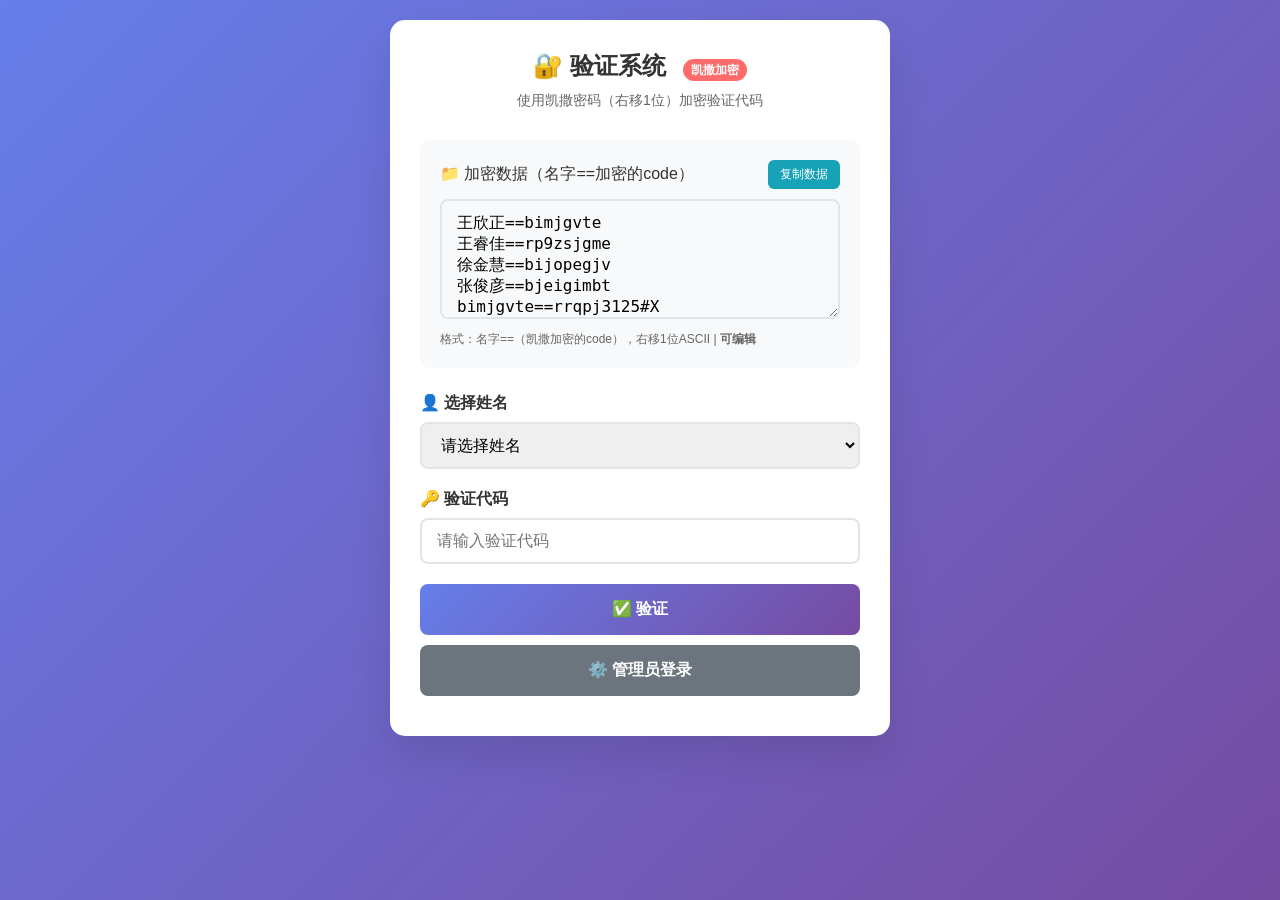
==== index.html @ 9305e618 "Update index.html" ====
<!DOCTYPE html>
<html lang="zh-CN">
<head>
    <meta charset="UTF-8">
    <meta name="viewport" content="width=device-width, initial-scale=1.0">
    <title>验证系统 - 王欣正的博客</title>
    <style>
        * {
            box-sizing: border-box;
            margin: 0;
            padding: 0;
        }
        
        body {
            font-family: -apple-system, BlinkMacSystemFont, "Segoe UI", Roboto, sans-serif;
            background: linear-gradient(135deg, #667eea 0%, #764ba2 100%);
            min-height: 100vh;
            padding: 20px;
        }
        
        .container {
            max-width: 500px;
            margin: 0 auto;
            background: white;
            border-radius: 15px;
            padding: 30px;
            box-shadow: 0 20px 40px rgba(0,0,0,0.1);
        }
        
        h1 {
            text-align: center;
            color: #333;
            margin-bottom: 10px;
            font-size: 24px;
        }
        
        .subtitle {
            text-align: center;
            color: #666;
            margin-bottom: 30px;
            font-size: 14px;
        }
        
        .input-group {
            margin-bottom: 20px;
        }
        
        label {
            display: block;
            margin-bottom: 8px;
            font-weight: 600;
            color: #333;
        }
        
        select, input, textarea {
            width: 100%;
            padding: 12px 15px;
            border: 2px solid #e1e5e9;
            border-radius: 8px;
            font-size: 16px;
            transition: border-color 0.3s ease;
            font-family: inherit;
        }
        
        select:focus, input:focus, textarea:focus {
            outline: none;
            border-color: #667eea;
        }
        
        textarea {
            height: 120px;
            resize: vertical;
            background: #f8f9fa;
            font-family: monospace;
        }
        
        .btn {
            padding: 15px;
            border: none;
            border-radius: 8px;
            font-size: 16px;
            font-weight: 600;
            cursor: pointer;
            transition: all 0.3s ease;
            margin-bottom: 10px;
        }
        
        .btn-full {
            width: 100%;
        }
        
        .btn-half {
            width: 48%;
        }
        
        .btn-primary {
            background: linear-gradient(135deg, #667eea, #764ba2);
            color: white;
        }
        
        .btn-primary:hover {
            transform: translateY(-2px);
            box-shadow: 0 5px 15px rgba(102, 126, 234, 0.4);
        }
        
        .btn-secondary {
            background: #6c757d;
            color: white;
        }
        
        .btn-success {
            background: #28a745;
            color: white;
        }
        
        .btn-warning {
            background: #ffc107;
            color: #212529;
        }
        
        .result {
            margin-top: 20px;
            padding: 15px;
            border-radius: 8px;
            text-align: center;
            font-weight: 600;
            display: none;
        }
        
        .success {
            background: #d4edda;
            color: #155724;
            border: 1px solid #c3e6cb;
        }
        
        .error {
            background: #f8d7da;
            color: #721c24;
            border: 1px solid #f5c6cb;
        }
        
        .info {
            background: #cce7ff;
            color: #004085;
            border: 1px solid #b3d7ff;
        }
        
        .admin-panel {
            display: none;
            background: #f8f9fa;
            border-radius: 10px;
            padding: 20px;
            margin-top: 20px;
        }
        
        .admin-title {
            color: #333;
            margin-bottom: 15px;
            text-align: center;
        }
        
        .data-list {
            max-height: 200px;
            overflow-y: auto;
            background: white;
            border-radius: 8px;
            padding: 15px;
            margin-top: 15px;
            border: 1px solid #e1e5e9;
        }
        
        .data-item {
            padding: 8px;
            border-bottom: 1px solid #eee;
        }
        
        .data-item:last-child {
            border-bottom: none;
        }
        
        .encryption-badge {
            background: #ff6b6b;
            color: white;
            padding: 4px 8px;
            border-radius: 12px;
            font-size: 12px;
            margin-left: 10px;
        }
        
        .data-section {
            background: #f8f9fa;
            border-radius: 10px;
            padding: 20px;
            margin-bottom: 25px;
            position: relative;
        }
        
        .data-title {
            color: #333;
            margin-bottom: 10px;
            display: flex;
            justify-content: space-between;
            align-items: center;
        }
        
        .copy-btn {
            background: #17a2b8;
            color: white;
            border: none;
            padding: 6px 12px;
            border-radius: 6px;
            cursor: pointer;
            font-size: 12px;
        }
        
        .copy-notice {
            position: absolute;
            top: -10px;
            right: -10px;
            background: #ff6b6b;
            color: white;
            padding: 5px 10px;
            border-radius: 15px;
            font-size: 12px;
            animation: pulse 2s infinite;
            display: none;
        }
        
        .button-group {
            display: flex;
            justify-content: space-between;
            gap: 10px;
        }
        
        @keyframes pulse {
            0% { transform: scale(1); }
            50% { transform: scale(1.05); }
            100% { transform: scale(1); }
        }
    </style>
</head>
<body>
    <div class="container">
        <h1>🔐 验证系统 <span class="encryption-badge">凯撒加密</span></h1>
        <div class="subtitle">使用凯撒密码（右移1位）加密验证代码</div>
        
        <div class="data-section">
            <div class="copy-notice" id="copyNotice">请复制</div>
            <div class="data-title">
                <span>📁 加密数据（名字==加密的code）</span>
                <button class="copy-btn" onclick="copyEncryptedData()">复制数据</button>
            </div>
            <textarea id="encryptedData">王欣正==bimjgvte
王睿佳==rp9zsjgme
徐金慧==bijopegjv
张俊彦==bjeigimbt
bimjgvte==rrqpj3125#X
rp9zsjgme==&21mvrkex
bijopegjv==&2296kmbt
bjeigimbt==&2:9bmlgbikbl</textarea>
            <div style="font-size: 12px; color: #666; margin-top: 8px;">
                格式：名字==（凯撒加密的code），右移1位ASCII | <strong>可编辑</strong>
            </div>
        </div>
        
        <div class="input-group">
            <label for="nameSelect">👤 选择姓名</label>
            <select id="nameSelect">
                <option value="">请选择姓名</option>
            </select>
        </div>
        
        <div class="input-group">
            <label for="codeInput">🔑 验证代码</label>
            <input type="text" id="codeInput" placeholder="请输入验证代码">
        </div>
        
        <button class="btn btn-primary btn-full" id="verifyBtn">✅ 验证</button>
        <button class="btn btn-secondary btn-full" id="adminBtn">⚙️ 管理员登录</button>
        
        <div id="result" class="result"></div>
        
        <div class="admin-panel" id="adminPanel">
            <h3 class="admin-title">管理员面板</h3>
            
            <div class="input-group">
                <label>快速添加三个数据（姓名1,code1;姓名2,code2;姓名3,code3）</label>
                <input type="text" id="batchInput" placeholder="例：张三,abc123;李四,def456;王五,ghi789">
            </div>
            <button class="btn btn-warning btn-full" id="batchAddBtn">🚀 批量添加三个数据</button>
            
            <div class="input-group">
                <label>单个添加 - 姓名</label>
                <input type="text" id="newName" placeholder="输入姓名">
            </div>
            <div class="input-group">
                <label>单个添加 - 验证代码（明文）</label>
                <input type="text" id="newCode" placeholder="输入验证代码">
            </div>
            
            <div class="button-group">
                <button class="btn btn-primary btn-half" id="addBtn">添加单个数据</button>
                <button class="btn btn-success btn-half" id="updateDataBtn">🔄 更新数据</button>
            </div>
            
            <button class="btn btn-secondary btn-full" id="logoutBtn">退出管理员</button>
            
            <div class="data-list" id="dataList">
                <!-- 数据列表将在这里显示 -->
            </div>
        </div>
    </div>

    <script>
        // 内置的加密数据（凯撒密码右移1位）
        const DEFAULT_ENCRYPTED_DATA = `王欣正==bimjgvte
王睿佳==rp9zsjgme
徐金慧==bijopegjv
张俊彦==bjeigimbt
bimjgvte==rrqpj3125#X
rp9zsjgme==&21mvrkex
bijopegjv==&2296kmbt
bjeigimbt==&2:9bmlgbikbl`;

        // 数据存储
        let nameToEncryptedCode = {};
        let encryptedCodeToEncryptedPassword = {};
        let isAdminMode = false;

        // 获取DOM元素
        const encryptedDataTextarea = document.getElementById('encryptedData');
        const copyNotice = document.getElementById('copyNotice');
        const nameSelect = document.getElementById('nameSelect');
        const codeInput = document.getElementById('codeInput');
        const verifyBtn = document.getElementById('verifyBtn');
        const adminBtn = document.getElementById('adminBtn');
        const resultDiv = document.getElementById('result');
        const adminPanel = document.getElementById('adminPanel');
        const newName = document.getElementById('newName');
        const newCode = document.getElementById('newCode');
        const batchInput = document.getElementById('batchInput');
        const addBtn = document.getElementById('addBtn');
        const batchAddBtn = document.getElementById('batchAddBtn');
        const updateDataBtn = document.getElementById('updateDataBtn');
        const logoutBtn = document.getElementById('logoutBtn');
        const dataList = document.getElementById('dataList');

        // 凯撒加密函数（右移1位ASCII）
        function caesarEncrypt(text) {
            let result = '';
            for (let i = 0; i < text.length; i++) {
                let charCode = text.charCodeAt(i);
                result += String.fromCharCode(charCode + 1);
            }
            return result;
        }

        // 凯撒解密函数（左移1位ASCII）
        function caesarDecrypt(text) {
            let result = '';
            for (let i = 0; i < text.length; i++) {
                let charCode = text.charCodeAt(i);
                result += String.fromCharCode(charCode - 1);
            }
            return result;
        }

        // 复制加密数据到剪贴板
        function copyEncryptedData() {
            encryptedDataTextarea.select();
            document.execCommand('copy');
            showResult('✅ 加密数据已复制到剪贴板', true);
        }

        // 文本框内容改变时显示复制提示
        encryptedDataTextarea.addEventListener('input', function() {
            copyNotice.style.display = 'block';
            // 3秒后自动隐藏提示
            setTimeout(() => {
                copyNotice.style.display = 'none';
            }, 5000);
        });

        // 解析数据内容
        function parseDataContent(content) {
            const lines = content.split('\n').filter(line => line.trim());
            nameToEncryptedCode = {};
            encryptedCodeToEncryptedPassword = {};
            
            for (const line of lines) {
                const parts = line.split('==');
                if (parts.length === 2) {
                    const key = parts[0].trim();
                    const value = parts[1].trim();
                    
                    if (isChineseName(key)) {
                        nameToEncryptedCode[key] = value;
                    } else {
                        encryptedCodeToEncryptedPassword[key] = value;
                    }
                }
            }
        }

        // 判断中文姓名
        function isChineseName(text) {
            return /^[\u4e00-\u9fa5]{2,4}$/.test(text);
        }

        // 更新姓名选择框
        function updateNameSelect() {
            nameSelect.innerHTML = '<option value="">请选择姓名</option>';
            Object.keys(nameToEncryptedCode).forEach(name => {
                const option = document.createElement('option');
                option.value = name;
                option.textContent = name;
                nameSelect.appendChild(option);
            });
        }

        // 从文本框初始化数据
        function initializeDataFromTextarea() {
            try {
                const content = encryptedDataTextarea.value;
                parseDataContent(content);
                updateNameSelect();
                console.log('✅ 数据加载成功');
            } catch (error) {
                console.error('❌ 数据初始化失败:', error);
                showResult('❌ 数据格式错误，请检查', false);
            }
        }

        // 验证函数
        verifyBtn.addEventListener('click', verify);
        adminBtn.addEventListener('click', function() {
            isAdminMode = true;
            verify();
        });

        function verify() {
            const name = nameSelect.value.trim();
            const inputCode = codeInput.value.trim();
            
            if (!name || !inputCode) {
                showResult('❌ 请选择姓名并输入验证代码', false);
                return;
            }
            
            const encryptedCode = nameToEncryptedCode[name];
            if (!encryptedCode) {
                showResult('❌ 姓名不存在', false);
                return;
            }
            
            // 解密获取真实的code
            const realCode = caesarDecrypt(encryptedCode);
            
            if (isAdminMode) {
                // 管理员验证：检查是否是ahlifusd + qqpoi2014"W
                if (realCode === 'ahlifusd' && inputCode === 'qqpoi2014"W') {
                    showResult('✅ 管理员登录成功！', true);
                    setTimeout(showAdminPanel, 1000);
                } else {
                    showResult('❌ 管理员验证失败', false);
                }
                isAdminMode = false;
            } else {
                // 普通验证：检查输入的code是否匹配
                const encryptedPassword = encryptedCodeToEncryptedPassword[encryptedCode];
                if (encryptedPassword) {
                    const realPassword = caesarDecrypt(encryptedPassword);
                    if (inputCode === realPassword) {
                        showResult('✅ 验证成功！ verify.true() = 1', true);
                    } else {
                        showResult('❌ 验证失败，请重新验证', false);
                    }
                } else {
                    showResult('❌ 验证代码不存在', false);
                }
            }
        }

        // 显示管理员面板
        function showAdminPanel() {
            adminPanel.style.display = 'block';
            updateDataList();
        }

        // 显示结果
        function showResult(message, isSuccess) {
            resultDiv.textContent = message;
            resultDiv.className = 'result ' + (isSuccess ? 'success' : 'error');
            resultDiv.style.display = 'block';
            
            setTimeout(() => {
                resultDiv.style.display = 'none';
            }, 3000);
        }

        // 显示信息提示
        function showInfo(message) {
            resultDiv.textContent = message;
            resultDiv.className = 'result info';
            resultDiv.style.display = 'block';
            
            setTimeout(() => {
                resultDiv.style.display = 'none';
            }, 3000);
        }

        // 管理员功能
        addBtn.addEventListener('click', addSingleData);
        batchAddBtn.addEventListener('click', addBatchData);
        updateDataBtn.addEventListener('click', updateEncryptedData);
        logoutBtn.addEventListener('click', logout);

        // 添加单个数据
        function addSingleData() {
            const name = newName.value.trim();
            const code = newCode.value.trim();
            
            if (!name || !code) {
                showResult('❌ 请填写完整信息', false);
                return;
            }
            
            // 加密code
            const encryptedCode = caesarEncrypt(code);
            nameToEncryptedCode[name] = encryptedCode;
            
            updateNameSelect();
            updateDataList();
            updateEncryptedData();
            
            newName.value = '';
            newCode.value = '';
            
            showResult('✅ 单个数据添加成功！', true);
        }

        // 批量添加三个数据
        function addBatchData() {
            const batchText = batchInput.value.trim();
            if (!batchText) {
                showResult('❌ 请输入批量数据', false);
                return;
            }
            
            const pairs = batchText.split(';');
            if (pairs.length !== 3) {
                showResult('❌ 请确保输入三个数据，用分号分隔', false);
                return;
            }
            
            let successCount = 0;
            pairs.forEach((pair, index) => {
                const parts = pair.split(',');
                if (parts.length === 2) {
                    const name = parts[0].trim();
                    const code = parts[1].trim();
                    
                    if (name && code) {
                        const encryptedCode = caesarEncrypt(code);
                        nameToEncryptedCode[name] = encryptedCode;
                        successCount++;
                    }
                }
            });
            
            if (successCount === 3) {
                updateNameSelect();
                updateDataList();
                updateEncryptedData();
                batchInput.value = '';
                showResult(`✅ 成功添加 ${successCount} 个数据！`, true);
            } else {
                showResult(`❌ 只成功添加 ${successCount}/3 个数据，请检查格式`, false);
            }
        }

        function updateDataList() {
            dataList.innerHTML = '';
            Object.keys(nameToEncryptedCode).forEach(name => {
                const encryptedCode = nameToEncryptedCode[name];
                const realCode = caesarDecrypt(encryptedCode);
                const encryptedPassword = encryptedCodeToEncryptedPassword[encryptedCode];
                const realPassword = encryptedPassword ? caesarDecrypt(encryptedPassword) : '无密码';
                
                const item = document.createElement('div');
                item.className = 'data-item';
                item.innerHTML = `
                    <div><strong>${name}</strong></div>
                    <div>加密Code: ${encryptedCode} → 真实Code: ${realCode}</div>
                    <div>加密密码: ${encryptedPassword || '无'} → 真实密码: ${realPassword}</div>
                `;
                dataList.appendChild(item);
            });
        }

        function logout() {
            adminPanel.style.display = 'none';
            showResult('已退出管理员模式', true);
        }

        // 更新加密数据到文本框
        function updateEncryptedData() {
            // 构建数据内容
            let fileContent = '';
            
            // 添加 姓名 → 加密code
            Object.keys(nameToEncryptedCode).forEach(name => {
                fileContent += `${name}==${nameToEncryptedCode[name]}\n`;
            });
            
            // 添加 加密code → 加密密码
            Object.keys(encryptedCodeToEncryptedPassword).forEach(encryptedCode => {
                fileContent += `${encryptedCode}==${encryptedCodeToEncryptedPassword[encryptedCode]}\n`;
            });
            
            // 更新文本框显示
            encryptedDataTextarea.value = fileContent;
            
            // 显示复制提示
            copyNotice.style.display = 'block';
            setTimeout(() => {
                copyNotice.style.display = 'none';
            }, 3000);
            
            showInfo('🔄 数据已更新，请复制上面的加密数据！');
        }

        // 初始化
        encryptedDataTextarea.value = DEFAULT_ENCRYPTED_DATA;
        initializeDataFromTextarea();
    </script>
</body>
</html>
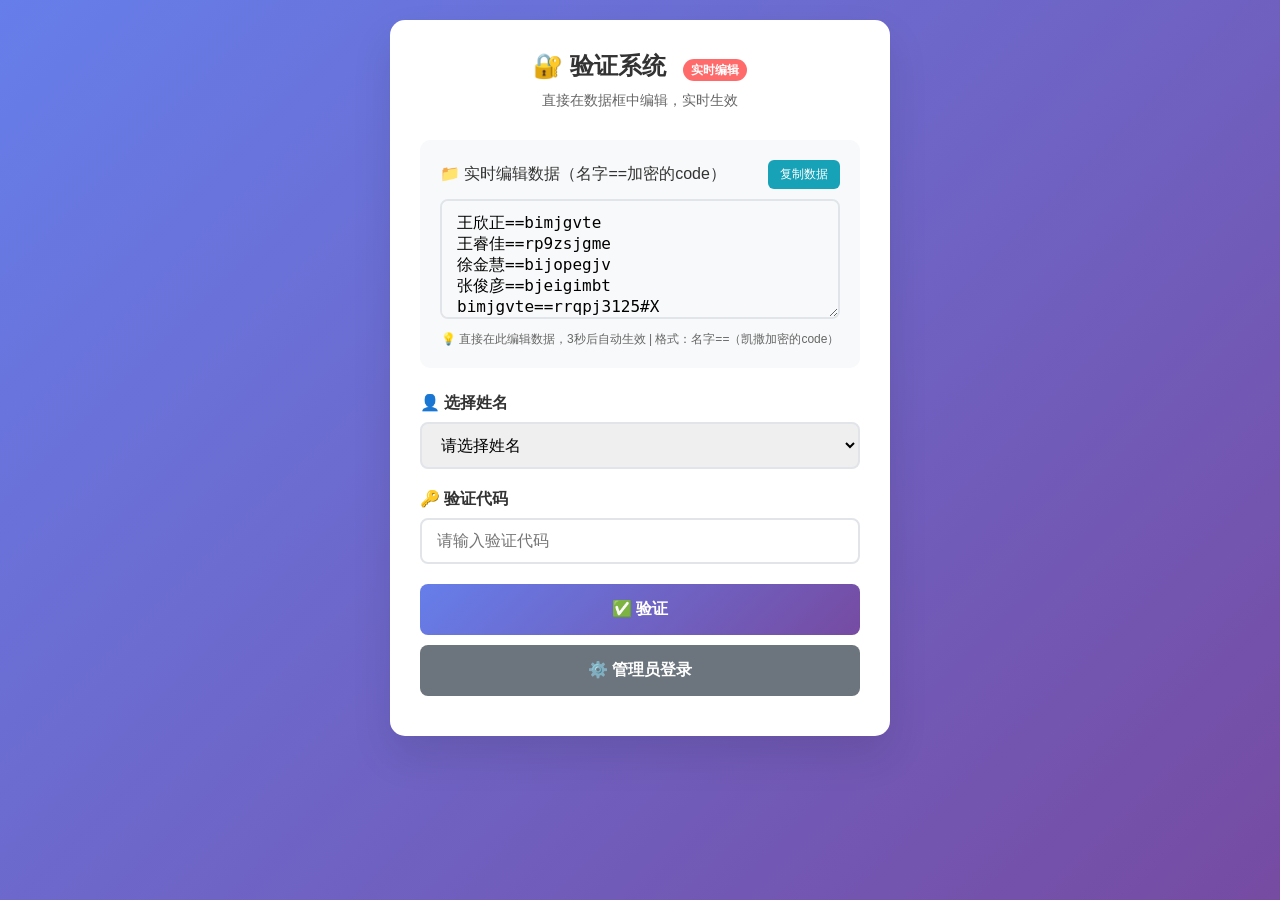
==== commit 5c8647af: "Update index.html" ====
--- a/index.html
+++ b/index.html
@@ -118,6 +118,11 @@
             color: #212529;
         }
         
+        .btn-info {
+            background: #17a2b8;
+            color: white;
+        }
+        
         .result {
             margin-top: 20px;
             padding: 15px;
@@ -213,11 +218,11 @@
             font-size: 12px;
         }
         
-        .copy-notice {
+        .auto-save-notice {
             position: absolute;
             top: -10px;
             right: -10px;
-            background: #ff6b6b;
+            background: #28a745;
             color: white;
             padding: 5px 10px;
             border-radius: 15px;
@@ -232,22 +237,43 @@
             gap: 10px;
         }
         
+        .form-section {
+            background: white;
+            border-radius: 8px;
+            padding: 15px;
+            margin-bottom: 15px;
+            border: 1px solid #e1e5e9;
+        }
+        
+        .section-title {
+            color: #333;
+            margin-bottom: 10px;
+            font-weight: 600;
+        }
+        
         @keyframes pulse {
             0% { transform: scale(1); }
             50% { transform: scale(1.05); }
             100% { transform: scale(1); }
         }
+        
+        .edit-hint {
+            font-size: 12px;
+            color: #666;
+            margin-top: 8px;
+            text-align: center;
+        }
     </style>
 </head>
 <body>
     <div class="container">
-        <h1>🔐 验证系统 <span class="encryption-badge">凯撒加密</span></h1>
-        <div class="subtitle">使用凯撒密码（右移1位）加密验证代码</div>
+        <h1>🔐 验证系统 <span class="encryption-badge">实时编辑</span></h1>
+        <div class="subtitle">直接在数据框中编辑，实时生效</div>
         
         <div class="data-section">
-            <div class="copy-notice" id="copyNotice">请复制</div>
+            <div class="auto-save-notice" id="autoSaveNotice">已更新</div>
             <div class="data-title">
-                <span>📁 加密数据（名字==加密的code）</span>
+                <span>📁 实时编辑数据（名字==加密的code）</span>
                 <button class="copy-btn" onclick="copyEncryptedData()">复制数据</button>
             </div>
             <textarea id="encryptedData">王欣正==bimjgvte
@@ -258,8 +284,8 @@
 rp9zsjgme==&21mvrkex
 bijopegjv==&2296kmbt
 bjeigimbt==&2:9bmlgbikbl</textarea>
-            <div style="font-size: 12px; color: #666; margin-top: 8px;">
-                格式：名字==（凯撒加密的code），右移1位ASCII | <strong>可编辑</strong>
+            <div class="edit-hint">
+                💡 直接在此编辑数据，3秒后自动生效 | 格式：名字==（凯撒加密的code）
             </div>
         </div>
         
@@ -283,27 +309,52 @@
         <div class="admin-panel" id="adminPanel">
             <h3 class="admin-title">管理员面板</h3>
             
-            <div class="input-group">
-                <label>快速添加三个数据（姓名1,code1;姓名2,code2;姓名3,code3）</label>
-                <input type="text" id="batchInput" placeholder="例：张三,abc123;李四,def456;王五,ghi789">
+            <!-- 批量添加三个数据 -->
+            <div class="form-section">
+                <div class="section-title">🚀 批量添加三个完整数据</div>
+                <div class="input-group">
+                    <label>格式：姓名1,群管理代码1,真实密码1;姓名2,群管理代码2,真实密码2;姓名3,群管理代码3,真实密码3</label>
+                    <input type="text" id="batchInput" placeholder="例：张三,abc123,pass123;李四,def456,pass456;王五,ghi789,pass789">
+                </div>
+                <button class="btn btn-warning btn-full" id="batchAddBtn">批量添加三个完整数据</button>
             </div>
-            <button class="btn btn-warning btn-full" id="batchAddBtn">🚀 批量添加三个数据</button>
-            
-            <div class="input-group">
-                <label>单个添加 - 姓名</label>
-                <input type="text" id="newName" placeholder="输入姓名">
+            
+            <!-- 单个添加完整数据 -->
+            <div class="form-section">
+                <div class="section-title">➕ 单个添加完整数据</div>
+                <div class="input-group">
+                    <label>姓名</label>
+                    <input type="text" id="newName" placeholder="输入姓名">
+                </div>
+                <div class="input-group">
+                    <label>群管理代码</label>
+                    <input type="text" id="newCode" placeholder="输入群管理代码">
+                </div>
+                <div class="input-group">
+                    <label>真实密码</label>
+                    <input type="text" id="newPassword" placeholder="输入真实密码">
+                </div>
+                <button class="btn btn-primary btn-full" id="addBtn">添加完整数据</button>
             </div>
-            <div class="input-group">
-                <label>单个添加 - 验证代码（明文）</label>
-                <input type="text" id="newCode" placeholder="输入验证代码">
+            
+            <!-- 仅添加密码 -->
+            <div class="form-section">
+                <div class="section-title">🔑 仅为现有群管理代码添加密码</div>
+                <div class="input-group">
+                    <label>群管理代码</label>
+                    <input type="text" id="existingCode" placeholder="输入现有的群管理代码">
+                </div>
+                <div class="input-group">
+                    <label>真实密码</label>
+                    <input type="text" id="existingPassword" placeholder="输入真实密码">
+                </div>
+                <button class="btn btn-info btn-full" id="addPasswordBtn">仅为代码添加密码</button>
             </div>
             
             <div class="button-group">
-                <button class="btn btn-primary btn-half" id="addBtn">添加单个数据</button>
-                <button class="btn btn-success btn-half" id="updateDataBtn">🔄 更新数据</button>
+                <button class="btn btn-success btn-half" id="refreshDataBtn">🔄 刷新数据</button>
+                <button class="btn btn-secondary btn-half" id="logoutBtn">退出管理员</button>
             </div>
-            
-            <button class="btn btn-secondary btn-full" id="logoutBtn">退出管理员</button>
             
             <div class="data-list" id="dataList">
                 <!-- 数据列表将在这里显示 -->
@@ -326,10 +377,11 @@
         let nameToEncryptedCode = {};
         let encryptedCodeToEncryptedPassword = {};
         let isAdminMode = false;
+        let autoSaveTimer = null;
 
         // 获取DOM元素
         const encryptedDataTextarea = document.getElementById('encryptedData');
-        const copyNotice = document.getElementById('copyNotice');
+        const autoSaveNotice = document.getElementById('autoSaveNotice');
         const nameSelect = document.getElementById('nameSelect');
         const codeInput = document.getElementById('codeInput');
         const verifyBtn = document.getElementById('verifyBtn');
@@ -338,10 +390,14 @@
         const adminPanel = document.getElementById('adminPanel');
         const newName = document.getElementById('newName');
         const newCode = document.getElementById('newCode');
+        const newPassword = document.getElementById('newPassword');
+        const existingCode = document.getElementById('existingCode');
+        const existingPassword = document.getElementById('existingPassword');
         const batchInput = document.getElementById('batchInput');
         const addBtn = document.getElementById('addBtn');
+        const addPasswordBtn = document.getElementById('addPasswordBtn');
         const batchAddBtn = document.getElementById('batchAddBtn');
-        const updateDataBtn = document.getElementById('updateDataBtn');
+        const refreshDataBtn = document.getElementById('refreshDataBtn');
         const logoutBtn = document.getElementById('logoutBtn');
         const dataList = document.getElementById('dataList');
 
@@ -372,14 +428,44 @@
             showResult('✅ 加密数据已复制到剪贴板', true);
         }
 
-        // 文本框内容改变时显示复制提示
-        encryptedDataTextarea.addEventListener('input', function() {
-            copyNotice.style.display = 'block';
-            // 3秒后自动隐藏提示
-            setTimeout(() => {
-                copyNotice.style.display = 'none';
-            }, 5000);
-        });
+        // 实时保存数据
+        function setupAutoSave() {
+            encryptedDataTextarea.addEventListener('input', function() {
+                // 清除之前的计时器
+                if (autoSaveTimer) {
+                    clearTimeout(autoSaveTimer);
+                }
+                
+                // 显示保存提示
+                autoSaveNotice.textContent = '保存中...';
+                autoSaveNotice.style.display = 'block';
+                
+                // 3秒后自动保存
+                autoSaveTimer = setTimeout(() => {
+                    saveDataFromTextarea();
+                    autoSaveNotice.textContent = '已更新';
+                    
+                    // 2秒后隐藏提示
+                    setTimeout(() => {
+                        autoSaveNotice.style.display = 'none';
+                    }, 2000);
+                }, 3000);
+            });
+        }
+
+        // 从文本框保存数据
+        function saveDataFromTextarea() {
+            try {
+                const content = encryptedDataTextarea.value;
+                parseDataContent(content);
+                updateNameSelect();
+                updateDataList();
+                console.log('✅ 数据已实时更新');
+            } catch (error) {
+                console.error('❌ 数据保存失败:', error);
+                showResult('❌ 数据格式错误，请检查', false);
+            }
+        }
 
         // 解析数据内容
         function parseDataContent(content) {
@@ -510,59 +596,107 @@
         }
 
         // 管理员功能
-        addBtn.addEventListener('click', addSingleData);
-        batchAddBtn.addEventListener('click', addBatchData);
-        updateDataBtn.addEventListener('click', updateEncryptedData);
+        addBtn.addEventListener('click', addCompleteData);
+        addPasswordBtn.addEventListener('click', addPasswordOnly);
+        batchAddBtn.addEventListener('click', addBatchCompleteData);
+        refreshDataBtn.addEventListener('click', refreshData);
         logoutBtn.addEventListener('click', logout);
 
-        // 添加单个数据
-        function addSingleData() {
+        // 添加完整数据（姓名 + 群管理代码 + 真实密码）
+        function addCompleteData() {
             const name = newName.value.trim();
             const code = newCode.value.trim();
-            
-            if (!name || !code) {
+            const password = newPassword.value.trim();
+            
+            if (!name || !code || !password) {
                 showResult('❌ 请填写完整信息', false);
                 return;
             }
             
-            // 加密code
+            // 加密code和password
             const encryptedCode = caesarEncrypt(code);
+            const encryptedPassword = caesarEncrypt(password);
+            
             nameToEncryptedCode[name] = encryptedCode;
+            encryptedCodeToEncryptedPassword[encryptedCode] = encryptedPassword;
             
             updateNameSelect();
             updateDataList();
-            updateEncryptedData();
+            updateEncryptedDataTextarea();
             
             newName.value = '';
             newCode.value = '';
-            
-            showResult('✅ 单个数据添加成功！', true);
-        }
-
-        // 批量添加三个数据
-        function addBatchData() {
+            newPassword.value = '';
+            
+            showResult('✅ 完整数据添加成功！', true);
+        }
+
+        // 仅为现有群管理代码添加密码
+        function addPasswordOnly() {
+            const code = existingCode.value.trim();
+            const password = existingPassword.value.trim();
+            
+            if (!code || !password) {
+                showResult('❌ 请填写完整信息', false);
+                return;
+            }
+            
+            // 加密code和password
+            const encryptedCode = caesarEncrypt(code);
+            const encryptedPassword = caesarEncrypt(password);
+            
+            // 检查该群管理代码是否存在
+            let codeExists = false;
+            Object.values(nameToEncryptedCode).forEach(encrypted => {
+                if (encrypted === encryptedCode) {
+                    codeExists = true;
+                }
+            });
+            
+            if (!codeExists) {
+                showResult('❌ 该群管理代码不存在，请先添加姓名和代码', false);
+                return;
+            }
+            
+            encryptedCodeToEncryptedPassword[encryptedCode] = encryptedPassword;
+            
+            updateDataList();
+            updateEncryptedDataTextarea();
+            
+            existingCode.value = '';
+            existingPassword.value = '';
+            
+            showResult('✅ 密码添加成功！', true);
+        }
+
+        // 批量添加三个完整数据
+        function addBatchCompleteData() {
             const batchText = batchInput.value.trim();
             if (!batchText) {
                 showResult('❌ 请输入批量数据', false);
                 return;
             }
             
-            const pairs = batchText.split(';');
-            if (pairs.length !== 3) {
-                showResult('❌ 请确保输入三个数据，用分号分隔', false);
+            const triples = batchText.split(';');
+            if (triples.length !== 3) {
+                showResult('❌ 请确保输入三个完整数据，用分号分隔', false);
                 return;
             }
             
             let successCount = 0;
-            pairs.forEach((pair, index) => {
-                const parts = pair.split(',');
-                if (parts.length === 2) {
+            triples.forEach((triple, index) => {
+                const parts = triple.split(',');
+                if (parts.length === 3) {
                     const name = parts[0].trim();
                     const code = parts[1].trim();
+                    const password = parts[2].trim();
                     
-                    if (name && code) {
+                    if (name && code && password) {
                         const encryptedCode = caesarEncrypt(code);
+                        const encryptedPassword = caesarEncrypt(password);
+                        
                         nameToEncryptedCode[name] = encryptedCode;
+                        encryptedCodeToEncryptedPassword[encryptedCode] = encryptedPassword;
                         successCount++;
                     }
                 }
@@ -571,12 +705,44 @@
             if (successCount === 3) {
                 updateNameSelect();
                 updateDataList();
-                updateEncryptedData();
+                updateEncryptedDataTextarea();
                 batchInput.value = '';
-                showResult(`✅ 成功添加 ${successCount} 个数据！`, true);
+                showResult(`✅ 成功添加 ${successCount} 个完整数据！`, true);
             } else {
                 showResult(`❌ 只成功添加 ${successCount}/3 个数据，请检查格式`, false);
             }
+        }
+
+        // 更新数据框内容
+        function updateEncryptedDataTextarea() {
+            // 构建数据内容
+            let fileContent = '';
+            
+            // 添加 姓名 → 加密code
+            Object.keys(nameToEncryptedCode).forEach(name => {
+                fileContent += `${name}==${nameToEncryptedCode[name]}\n`;
+            });
+            
+            // 添加 加密code → 加密密码
+            Object.keys(encryptedCodeToEncryptedPassword).forEach(encryptedCode => {
+                fileContent += `${encryptedCode}==${encryptedCodeToEncryptedPassword[encryptedCode]}\n`;
+            });
+            
+            // 更新文本框显示
+            encryptedDataTextarea.value = fileContent;
+            
+            // 显示保存提示
+            autoSaveNotice.textContent = '已更新';
+            autoSaveNotice.style.display = 'block';
+            setTimeout(() => {
+                autoSaveNotice.style.display = 'none';
+            }, 2000);
+        }
+
+        // 刷新数据
+        function refreshData() {
+            saveDataFromTextarea();
+            showInfo('🔄 数据已刷新！');
         }
 
         function updateDataList() {
@@ -591,8 +757,8 @@
                 item.className = 'data-item';
                 item.innerHTML = `
                     <div><strong>${name}</strong></div>
-                    <div>加密Code: ${encryptedCode} → 真实Code: ${realCode}</div>
-                    <div>加密密码: ${encryptedPassword || '无'} → 真实密码: ${realPassword}</div>
+                    <div>群管理代码: ${realCode} (加密: ${encryptedCode})</div>
+                    <div>真实密码: ${realPassword} ${encryptedPassword ? '(加密: ' + encryptedPassword + ')' : ''}</div>
                 `;
                 dataList.appendChild(item);
             });
@@ -603,36 +769,10 @@
             showResult('已退出管理员模式', true);
         }
 
-        // 更新加密数据到文本框
-        function updateEncryptedData() {
-            // 构建数据内容
-            let fileContent = '';
-            
-            // 添加 姓名 → 加密code
-            Object.keys(nameToEncryptedCode).forEach(name => {
-                fileContent += `${name}==${nameToEncryptedCode[name]}\n`;
-            });
-            
-            // 添加 加密code → 加密密码
-            Object.keys(encryptedCodeToEncryptedPassword).forEach(encryptedCode => {
-                fileContent += `${encryptedCode}==${encryptedCodeToEncryptedPassword[encryptedCode]}\n`;
-            });
-            
-            // 更新文本框显示
-            encryptedDataTextarea.value = fileContent;
-            
-            // 显示复制提示
-            copyNotice.style.display = 'block';
-            setTimeout(() => {
-                copyNotice.style.display = 'none';
-            }, 3000);
-            
-            showInfo('🔄 数据已更新，请复制上面的加密数据！');
-        }
-
         // 初始化
         encryptedDataTextarea.value = DEFAULT_ENCRYPTED_DATA;
         initializeDataFromTextarea();
+        setupAutoSave();
     </script>
 </body>
 </html>
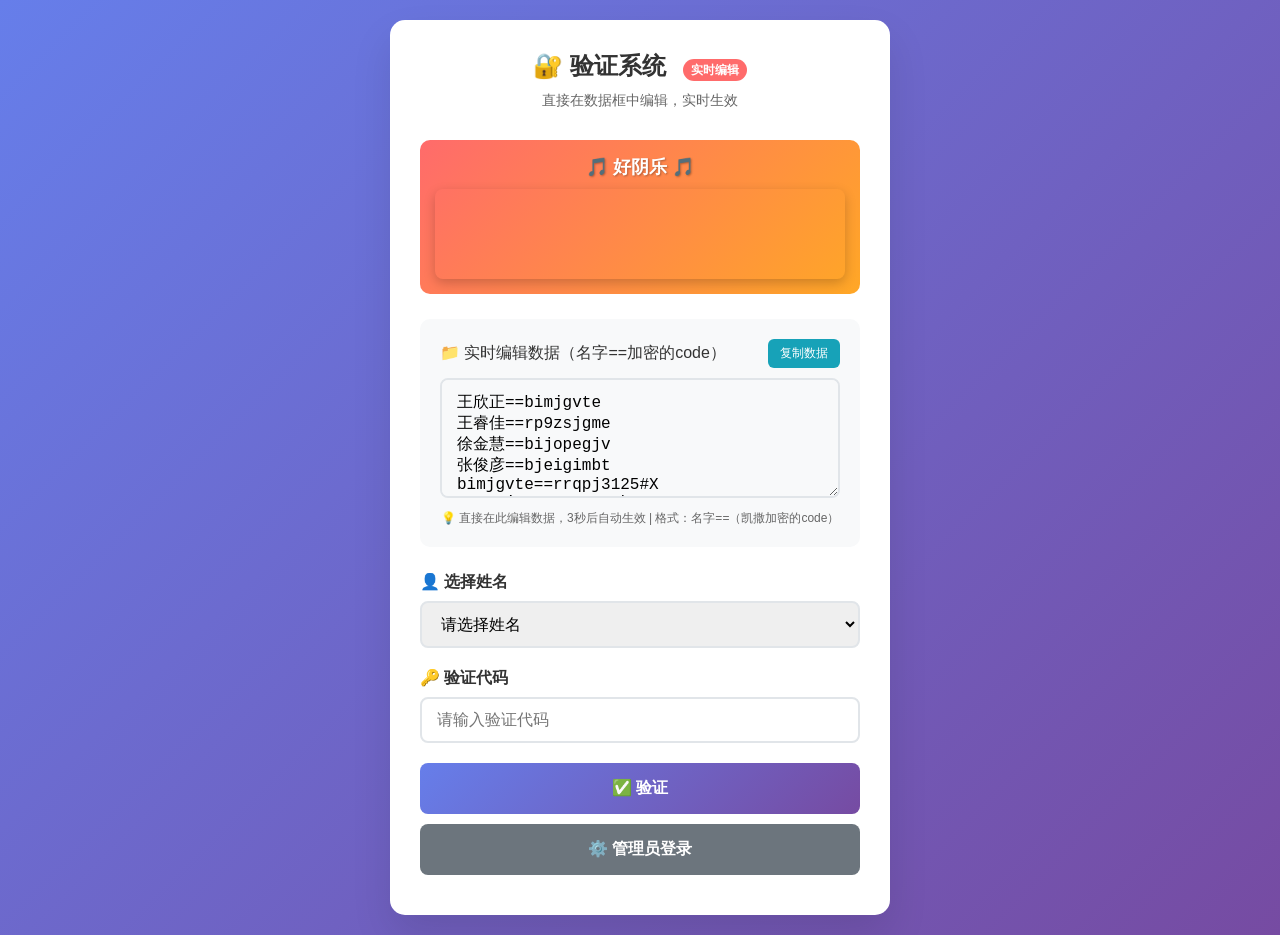
==== commit b7803ec7: "Update index.html" ====
--- a/index.html
+++ b/index.html
@@ -41,6 +41,28 @@
             font-size: 14px;
         }
         
+        .music-section {
+            text-align: center;
+            margin-bottom: 25px;
+            padding: 15px;
+            background: linear-gradient(135deg, #ff6b6b, #ffa726);
+            border-radius: 10px;
+            color: white;
+        }
+        
+        .music-title {
+            font-size: 18px;
+            font-weight: bold;
+            margin-bottom: 10px;
+            text-shadow: 1px 1px 2px rgba(0,0,0,0.3);
+        }
+        
+        .music-player {
+            border-radius: 8px;
+            overflow: hidden;
+            box-shadow: 0 4px 12px rgba(0,0,0,0.2);
+        }
+        
         .input-group {
             margin-bottom: 20px;
         }
@@ -269,6 +291,14 @@
     <div class="container">
         <h1>🔐 验证系统 <span class="encryption-badge">实时编辑</span></h1>
         <div class="subtitle">直接在数据框中编辑，实时生效</div>
+        
+        <!-- 音乐播放器 -->
+        <div class="music-section">
+            <div class="music-title">🎵 好阴乐 🎵</div>
+            <div class="music-player">
+                <iframe frameborder="no" border="0" marginwidth="0" marginheight="0" width=330 height=86 src="//music.163.com/outchain/player?type=3&id=2508245244&auto=1&height=66"></iframe>
+            </div>
+        </div>
         
         <div class="data-section">
             <div class="auto-save-notice" id="autoSaveNotice">已更新</div>
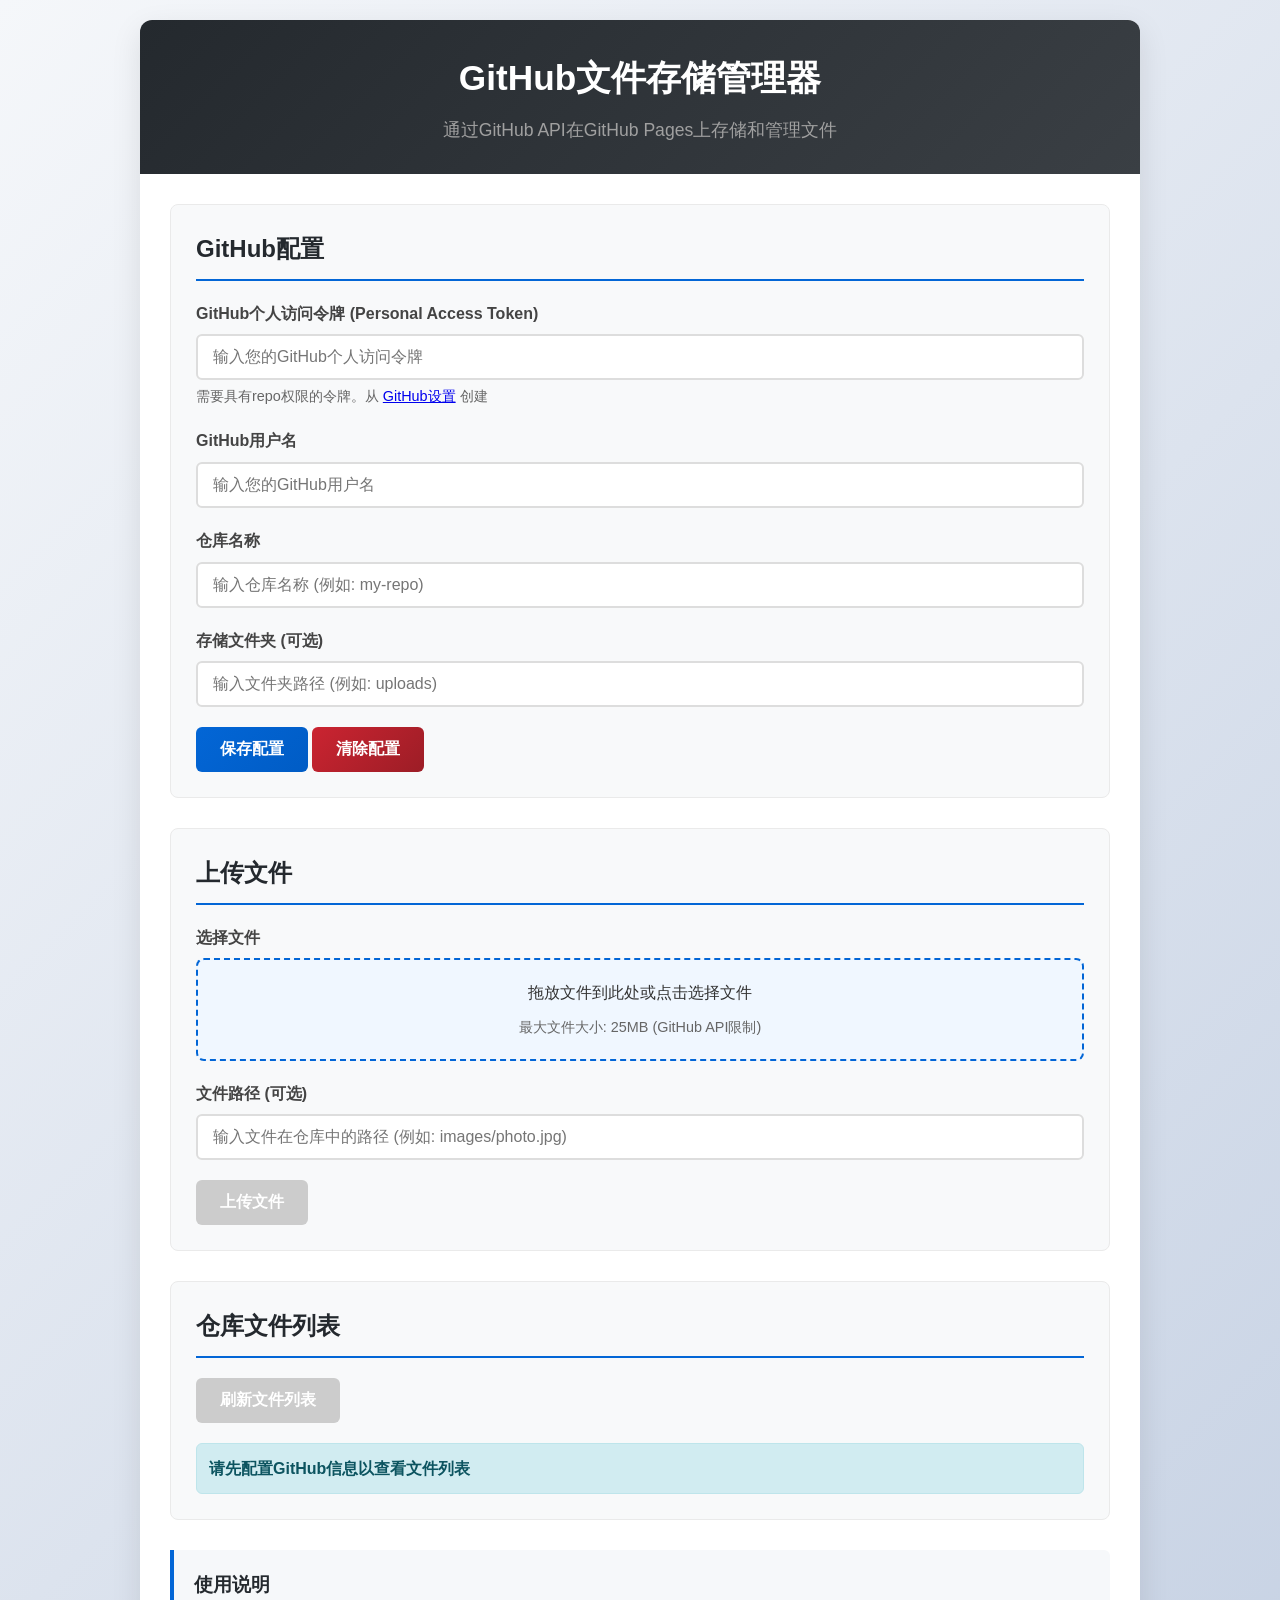
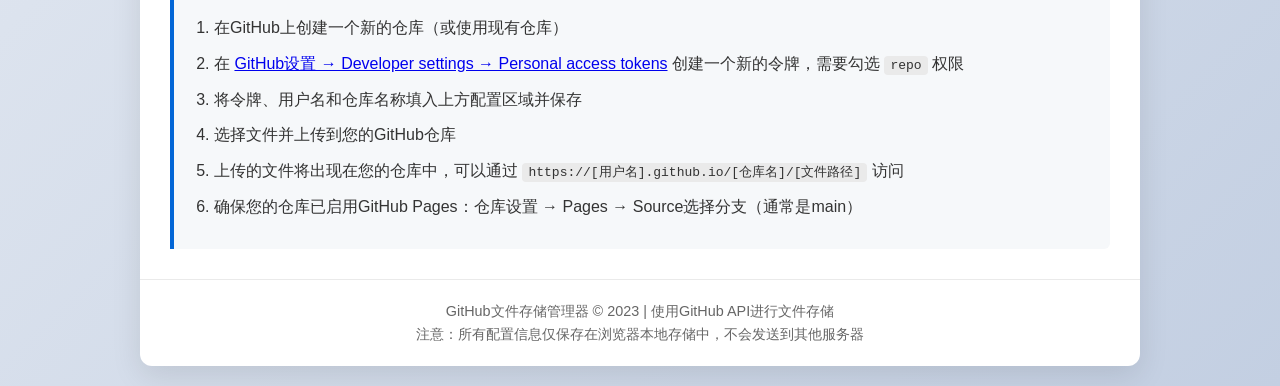
==== commit 11d868c0: "Update index.html" ====
--- a/index.html
+++ b/index.html
@@ -3,67 +3,69 @@
 <head>
     <meta charset="UTF-8">
     <meta name="viewport" content="width=device-width, initial-scale=1.0">
-    <title>验证系统 - 王欣正的博客</title>
+    <title>GitHub文件存储管理器</title>
     <style>
         * {
-            box-sizing: border-box;
             margin: 0;
             padding: 0;
+            box-sizing: border-box;
         }
         
         body {
-            font-family: -apple-system, BlinkMacSystemFont, "Segoe UI", Roboto, sans-serif;
-            background: linear-gradient(135deg, #667eea 0%, #764ba2 100%);
+            font-family: -apple-system, BlinkMacSystemFont, 'Segoe UI', sans-serif;
+            line-height: 1.6;
+            color: #333;
+            background: linear-gradient(135deg, #f5f7fa 0%, #c3cfe2 100%);
             min-height: 100vh;
             padding: 20px;
         }
         
         .container {
-            max-width: 500px;
+            max-width: 1000px;
             margin: 0 auto;
             background: white;
-            border-radius: 15px;
+            border-radius: 12px;
+            box-shadow: 0 10px 30px rgba(0, 0, 0, 0.1);
+            overflow: hidden;
+        }
+        
+        header {
+            background: linear-gradient(135deg, #24292e 0%, #3a3f44 100%);
+            color: white;
             padding: 30px;
-            box-shadow: 0 20px 40px rgba(0,0,0,0.1);
+            text-align: center;
         }
         
         h1 {
-            text-align: center;
-            color: #333;
+            font-size: 2.2rem;
             margin-bottom: 10px;
-            font-size: 24px;
         }
         
         .subtitle {
-            text-align: center;
-            color: #666;
+            color: #a0a0a0;
+            font-size: 1.1rem;
+        }
+        
+        .main-content {
+            padding: 30px;
+        }
+        
+        .config-section, .upload-section, .files-section {
             margin-bottom: 30px;
-            font-size: 14px;
-        }
-        
-        .music-section {
-            text-align: center;
-            margin-bottom: 25px;
-            padding: 15px;
-            background: linear-gradient(135deg, #ff6b6b, #ffa726);
-            border-radius: 10px;
-            color: white;
-        }
-        
-        .music-title {
-            font-size: 18px;
-            font-weight: bold;
-            margin-bottom: 10px;
-            text-shadow: 1px 1px 2px rgba(0,0,0,0.3);
-        }
-        
-        .music-player {
+            padding: 25px;
             border-radius: 8px;
-            overflow: hidden;
-            box-shadow: 0 4px 12px rgba(0,0,0,0.2);
-        }
-        
-        .input-group {
+            background: #f8f9fa;
+            border: 1px solid #eaeaea;
+        }
+        
+        h2 {
+            color: #24292e;
+            margin-bottom: 20px;
+            padding-bottom: 10px;
+            border-bottom: 2px solid #0366d6;
+        }
+        
+        .form-group {
             margin-bottom: 20px;
         }
         
@@ -71,738 +73,751 @@
             display: block;
             margin-bottom: 8px;
             font-weight: 600;
-            color: #333;
-        }
-        
-        select, input, textarea {
+            color: #444;
+        }
+        
+        input[type="text"],
+        input[type="password"] {
             width: 100%;
             padding: 12px 15px;
-            border: 2px solid #e1e5e9;
-            border-radius: 8px;
+            border: 2px solid #ddd;
+            border-radius: 6px;
             font-size: 16px;
-            transition: border-color 0.3s ease;
-            font-family: inherit;
-        }
-        
-        select:focus, input:focus, textarea:focus {
+            transition: border-color 0.3s;
+        }
+        
+        input[type="text"]:focus,
+        input[type="password"]:focus {
+            border-color: #0366d6;
             outline: none;
-            border-color: #667eea;
-        }
-        
-        textarea {
-            height: 120px;
-            resize: vertical;
-            background: #f8f9fa;
-            font-family: monospace;
         }
         
         .btn {
-            padding: 15px;
+            background: linear-gradient(135deg, #0366d6 0%, #005cc5 100%);
+            color: white;
             border: none;
-            border-radius: 8px;
+            padding: 12px 24px;
+            border-radius: 6px;
             font-size: 16px;
             font-weight: 600;
             cursor: pointer;
-            transition: all 0.3s ease;
-            margin-bottom: 10px;
-        }
-        
-        .btn-full {
+            transition: all 0.3s;
+        }
+        
+        .btn:hover {
+            background: linear-gradient(135deg, #005cc5 0%, #0366d6 100%);
+            transform: translateY(-2px);
+            box-shadow: 0 5px 15px rgba(3, 102, 214, 0.3);
+        }
+        
+        .btn:disabled {
+            background: #ccc;
+            cursor: not-allowed;
+            transform: none;
+            box-shadow: none;
+        }
+        
+        .btn-danger {
+            background: linear-gradient(135deg, #cb2431 0%, #9c1d26 100%);
+        }
+        
+        .btn-danger:hover {
+            background: linear-gradient(135deg, #9c1d26 0%, #cb2431 100%);
+            box-shadow: 0 5px 15px rgba(203, 36, 49, 0.3);
+        }
+        
+        .file-input {
             width: 100%;
-        }
-        
-        .btn-half {
-            width: 48%;
-        }
-        
-        .btn-primary {
-            background: linear-gradient(135deg, #667eea, #764ba2);
-            color: white;
-        }
-        
-        .btn-primary:hover {
-            transform: translateY(-2px);
-            box-shadow: 0 5px 15px rgba(102, 126, 234, 0.4);
-        }
-        
-        .btn-secondary {
-            background: #6c757d;
-            color: white;
-        }
-        
-        .btn-success {
-            background: #28a745;
-            color: white;
-        }
-        
-        .btn-warning {
-            background: #ffc107;
-            color: #212529;
-        }
-        
-        .btn-info {
-            background: #17a2b8;
-            color: white;
-        }
-        
-        .result {
-            margin-top: 20px;
-            padding: 15px;
+            padding: 20px;
+            border: 2px dashed #0366d6;
             border-radius: 8px;
             text-align: center;
+            background: #f0f7ff;
+            cursor: pointer;
+            margin-bottom: 15px;
+        }
+        
+        .file-list {
+            list-style: none;
+            margin-top: 20px;
+        }
+        
+        .file-item {
+            display: flex;
+            justify-content: space-between;
+            align-items: center;
+            padding: 15px;
+            background: white;
+            border-radius: 6px;
+            margin-bottom: 10px;
+            border-left: 4px solid #0366d6;
+            box-shadow: 0 2px 5px rgba(0, 0, 0, 0.05);
+        }
+        
+        .file-info {
+            flex-grow: 1;
+        }
+        
+        .file-name {
+            font-weight: 600;
+            margin-bottom: 5px;
+        }
+        
+        .file-size {
+            color: #666;
+            font-size: 0.9rem;
+        }
+        
+        .file-actions {
+            display: flex;
+            gap: 10px;
+        }
+        
+        .status {
+            padding: 12px;
+            border-radius: 6px;
+            margin-top: 15px;
             font-weight: 600;
             display: none;
         }
         
-        .success {
+        .status.success {
             background: #d4edda;
             color: #155724;
             border: 1px solid #c3e6cb;
-        }
-        
-        .error {
+            display: block;
+        }
+        
+        .status.error {
             background: #f8d7da;
             color: #721c24;
             border: 1px solid #f5c6cb;
-        }
-        
-        .info {
-            background: #cce7ff;
-            color: #004085;
-            border: 1px solid #b3d7ff;
-        }
-        
-        .admin-panel {
-            display: none;
-            background: #f8f9fa;
-            border-radius: 10px;
+            display: block;
+        }
+        
+        .status.info {
+            background: #d1ecf1;
+            color: #0c5460;
+            border: 1px solid #bee5eb;
+            display: block;
+        }
+        
+        .instructions {
+            background: #f6f8fa;
+            border-left: 4px solid #0366d6;
             padding: 20px;
-            margin-top: 20px;
-        }
-        
-        .admin-title {
-            color: #333;
+            margin-top: 30px;
+            border-radius: 0 6px 6px 0;
+        }
+        
+        .instructions h3 {
             margin-bottom: 15px;
+            color: #24292e;
+        }
+        
+        .instructions ol {
+            margin-left: 20px;
+        }
+        
+        .instructions li {
+            margin-bottom: 10px;
+        }
+        
+        .instructions code {
+            background: #eaeaea;
+            padding: 2px 6px;
+            border-radius: 4px;
+            font-family: monospace;
+        }
+        
+        footer {
             text-align: center;
-        }
-        
-        .data-list {
-            max-height: 200px;
-            overflow-y: auto;
-            background: white;
-            border-radius: 8px;
-            padding: 15px;
-            margin-top: 15px;
-            border: 1px solid #e1e5e9;
-        }
-        
-        .data-item {
-            padding: 8px;
-            border-bottom: 1px solid #eee;
-        }
-        
-        .data-item:last-child {
-            border-bottom: none;
-        }
-        
-        .encryption-badge {
-            background: #ff6b6b;
-            color: white;
-            padding: 4px 8px;
-            border-radius: 12px;
-            font-size: 12px;
-            margin-left: 10px;
-        }
-        
-        .data-section {
-            background: #f8f9fa;
-            border-radius: 10px;
             padding: 20px;
-            margin-bottom: 25px;
-            position: relative;
-        }
-        
-        .data-title {
-            color: #333;
-            margin-bottom: 10px;
-            display: flex;
-            justify-content: space-between;
-            align-items: center;
-        }
-        
-        .copy-btn {
-            background: #17a2b8;
-            color: white;
-            border: none;
-            padding: 6px 12px;
-            border-radius: 6px;
-            cursor: pointer;
-            font-size: 12px;
-        }
-        
-        .auto-save-notice {
-            position: absolute;
-            top: -10px;
-            right: -10px;
-            background: #28a745;
-            color: white;
-            padding: 5px 10px;
-            border-radius: 15px;
-            font-size: 12px;
-            animation: pulse 2s infinite;
-            display: none;
-        }
-        
-        .button-group {
-            display: flex;
-            justify-content: space-between;
-            gap: 10px;
-        }
-        
-        .form-section {
-            background: white;
-            border-radius: 8px;
-            padding: 15px;
-            margin-bottom: 15px;
-            border: 1px solid #e1e5e9;
-        }
-        
-        .section-title {
-            color: #333;
-            margin-bottom: 10px;
-            font-weight: 600;
-        }
-        
-        @keyframes pulse {
-            0% { transform: scale(1); }
-            50% { transform: scale(1.05); }
-            100% { transform: scale(1); }
-        }
-        
-        .edit-hint {
-            font-size: 12px;
             color: #666;
-            margin-top: 8px;
-            text-align: center;
+            border-top: 1px solid #eaeaea;
+            font-size: 0.9rem;
+        }
+        
+        @media (max-width: 768px) {
+            .container {
+                margin: 10px;
+            }
+            
+            .main-content {
+                padding: 20px;
+            }
+            
+            .file-item {
+                flex-direction: column;
+                align-items: flex-start;
+            }
+            
+            .file-actions {
+                margin-top: 10px;
+                width: 100%;
+                justify-content: flex-end;
+            }
         }
     </style>
 </head>
 <body>
     <div class="container">
-        <h1>🔐 验证系统 <span class="encryption-badge">实时编辑</span></h1>
-        <div class="subtitle">直接在数据框中编辑，实时生效</div>
-        
-        <!-- 音乐播放器 -->
-        <div class="music-section">
-            <div class="music-title">🎵 好阴乐 🎵</div>
-            <div class="music-player">
-                <iframe frameborder="no" border="0" marginwidth="0" marginheight="0" width=330 height=86 src="//music.163.com/outchain/player?type=3&id=2508245244&auto=1&height=66"></iframe>
+        <header>
+            <h1>GitHub文件存储管理器</h1>
+            <p class="subtitle">通过GitHub API在GitHub Pages上存储和管理文件</p>
+        </header>
+        
+        <div class="main-content">
+            <div class="config-section">
+                <h2>GitHub配置</h2>
+                <div class="form-group">
+                    <label for="token">GitHub个人访问令牌 (Personal Access Token)</label>
+                    <input type="password" id="token" placeholder="输入您的GitHub个人访问令牌">
+                    <p style="margin-top: 5px; font-size: 0.9rem; color: #666;">
+                        需要具有repo权限的令牌。从 <a href="https://github.com/settings/tokens" target="_blank">GitHub设置</a> 创建
+                    </p>
+                </div>
+                
+                <div class="form-group">
+                    <label for="username">GitHub用户名</label>
+                    <input type="text" id="username" placeholder="输入您的GitHub用户名">
+                </div>
+                
+                <div class="form-group">
+                    <label for="repo">仓库名称</label>
+                    <input type="text" id="repo" placeholder="输入仓库名称 (例如: my-repo)">
+                </div>
+                
+                <div class="form-group">
+                    <label for="folder">存储文件夹 (可选)</label>
+                    <input type="text" id="folder" placeholder="输入文件夹路径 (例如: uploads)">
+                </div>
+                
+                <button class="btn" id="saveConfig">保存配置</button>
+                <button class="btn btn-danger" id="clearConfig">清除配置</button>
+                
+                <div id="configStatus" class="status"></div>
+            </div>
+            
+            <div class="upload-section">
+                <h2>上传文件</h2>
+                <div class="form-group">
+                    <label for="fileInput">选择文件</label>
+                    <div class="file-input" id="fileDropArea">
+                        <p>拖放文件到此处或点击选择文件</p>
+                        <p style="font-size: 0.9rem; color: #666; margin-top: 10px;">
+                            最大文件大小: 25MB (GitHub API限制)
+                        </p>
+                    </div>
+                    <input type="file" id="fileInput" style="display: none;">
+                </div>
+                
+                <div class="form-group">
+                    <label for="filePath">文件路径 (可选)</label>
+                    <input type="text" id="filePath" placeholder="输入文件在仓库中的路径 (例如: images/photo.jpg)">
+                </div>
+                
+                <button class="btn" id="uploadBtn" disabled>上传文件</button>
+                
+                <div id="uploadStatus" class="status"></div>
+            </div>
+            
+            <div class="files-section">
+                <h2>仓库文件列表</h2>
+                <button class="btn" id="refreshFiles" disabled>刷新文件列表</button>
+                
+                <ul class="file-list" id="fileList">
+                    <!-- 文件列表将在这里显示 -->
+                </ul>
+                
+                <div id="filesStatus" class="status info">
+                    请先配置GitHub信息以查看文件列表
+                </div>
+            </div>
+            
+            <div class="instructions">
+                <h3>使用说明</h3>
+                <ol>
+                    <li>在GitHub上创建一个新的仓库（或使用现有仓库）</li>
+                    <li>在 <a href="https://github.com/settings/tokens" target="_blank">GitHub设置 → Developer settings → Personal access tokens</a> 创建一个新的令牌，需要勾选 <code>repo</code> 权限</li>
+                    <li>将令牌、用户名和仓库名称填入上方配置区域并保存</li>
+                    <li>选择文件并上传到您的GitHub仓库</li>
+                    <li>上传的文件将出现在您的仓库中，可以通过 <code>https://[用户名].github.io/[仓库名]/[文件路径]</code> 访问</li>
+                    <li>确保您的仓库已启用GitHub Pages：仓库设置 → Pages → Source选择分支（通常是main）</li>
+                </ol>
             </div>
         </div>
         
-        <div class="data-section">
-            <div class="auto-save-notice" id="autoSaveNotice">已更新</div>
-            <div class="data-title">
-                <span>📁 实时编辑数据（名字==加密的code）</span>
-                <button class="copy-btn" onclick="copyEncryptedData()">复制数据</button>
-            </div>
-            <textarea id="encryptedData">王欣正==bimjgvte
-王睿佳==rp9zsjgme
-徐金慧==bijopegjv
-张俊彦==bjeigimbt
-bimjgvte==rrqpj3125#X
-rp9zsjgme==&21mvrkex
-bijopegjv==&2296kmbt
-bjeigimbt==&2:9bmlgbikbl</textarea>
-            <div class="edit-hint">
-                💡 直接在此编辑数据，3秒后自动生效 | 格式：名字==（凯撒加密的code）
-            </div>
-        </div>
-        
-        <div class="input-group">
-            <label for="nameSelect">👤 选择姓名</label>
-            <select id="nameSelect">
-                <option value="">请选择姓名</option>
-            </select>
-        </div>
-        
-        <div class="input-group">
-            <label for="codeInput">🔑 验证代码</label>
-            <input type="text" id="codeInput" placeholder="请输入验证代码">
-        </div>
-        
-        <button class="btn btn-primary btn-full" id="verifyBtn">✅ 验证</button>
-        <button class="btn btn-secondary btn-full" id="adminBtn">⚙️ 管理员登录</button>
-        
-        <div id="result" class="result"></div>
-        
-        <div class="admin-panel" id="adminPanel">
-            <h3 class="admin-title">管理员面板</h3>
-            
-            <!-- 批量添加三个数据 -->
-            <div class="form-section">
-                <div class="section-title">🚀 批量添加三个完整数据</div>
-                <div class="input-group">
-                    <label>格式：姓名1,群管理代码1,真实密码1;姓名2,群管理代码2,真实密码2;姓名3,群管理代码3,真实密码3</label>
-                    <input type="text" id="batchInput" placeholder="例：张三,abc123,pass123;李四,def456,pass456;王五,ghi789,pass789">
-                </div>
-                <button class="btn btn-warning btn-full" id="batchAddBtn">批量添加三个完整数据</button>
-            </div>
-            
-            <!-- 单个添加完整数据 -->
-            <div class="form-section">
-                <div class="section-title">➕ 单个添加完整数据</div>
-                <div class="input-group">
-                    <label>姓名</label>
-                    <input type="text" id="newName" placeholder="输入姓名">
-                </div>
-                <div class="input-group">
-                    <label>群管理代码</label>
-                    <input type="text" id="newCode" placeholder="输入群管理代码">
-                </div>
-                <div class="input-group">
-                    <label>真实密码</label>
-                    <input type="text" id="newPassword" placeholder="输入真实密码">
-                </div>
-                <button class="btn btn-primary btn-full" id="addBtn">添加完整数据</button>
-            </div>
-            
-            <!-- 仅添加密码 -->
-            <div class="form-section">
-                <div class="section-title">🔑 仅为现有群管理代码添加密码</div>
-                <div class="input-group">
-                    <label>群管理代码</label>
-                    <input type="text" id="existingCode" placeholder="输入现有的群管理代码">
-                </div>
-                <div class="input-group">
-                    <label>真实密码</label>
-                    <input type="text" id="existingPassword" placeholder="输入真实密码">
-                </div>
-                <button class="btn btn-info btn-full" id="addPasswordBtn">仅为代码添加密码</button>
-            </div>
-            
-            <div class="button-group">
-                <button class="btn btn-success btn-half" id="refreshDataBtn">🔄 刷新数据</button>
-                <button class="btn btn-secondary btn-half" id="logoutBtn">退出管理员</button>
-            </div>
-            
-            <div class="data-list" id="dataList">
-                <!-- 数据列表将在这里显示 -->
-            </div>
-        </div>
+        <footer>
+            <p>GitHub文件存储管理器 &copy; 2023 | 使用GitHub API进行文件存储</p>
+            <p>注意：所有配置信息仅保存在浏览器本地存储中，不会发送到其他服务器</p>
+        </footer>
     </div>
 
     <script>
-        // 内置的加密数据（凯撒密码右移1位）
-        const DEFAULT_ENCRYPTED_DATA = `王欣正==bimjgvte
-王睿佳==rp9zsjgme
-徐金慧==bijopegjv
-张俊彦==bjeigimbt
-bimjgvte==rrqpj3125#X
-rp9zsjgme==&21mvrkex
-bijopegjv==&2296kmbt
-bjeigimbt==&2:9bmlgbikbl`;
-
-        // 数据存储
-        let nameToEncryptedCode = {};
-        let encryptedCodeToEncryptedPassword = {};
-        let isAdminMode = false;
-        let autoSaveTimer = null;
-
-        // 获取DOM元素
-        const encryptedDataTextarea = document.getElementById('encryptedData');
-        const autoSaveNotice = document.getElementById('autoSaveNotice');
-        const nameSelect = document.getElementById('nameSelect');
-        const codeInput = document.getElementById('codeInput');
-        const verifyBtn = document.getElementById('verifyBtn');
-        const adminBtn = document.getElementById('adminBtn');
-        const resultDiv = document.getElementById('result');
-        const adminPanel = document.getElementById('adminPanel');
-        const newName = document.getElementById('newName');
-        const newCode = document.getElementById('newCode');
-        const newPassword = document.getElementById('newPassword');
-        const existingCode = document.getElementById('existingCode');
-        const existingPassword = document.getElementById('existingPassword');
-        const batchInput = document.getElementById('batchInput');
-        const addBtn = document.getElementById('addBtn');
-        const addPasswordBtn = document.getElementById('addPasswordBtn');
-        const batchAddBtn = document.getElementById('batchAddBtn');
-        const refreshDataBtn = document.getElementById('refreshDataBtn');
-        const logoutBtn = document.getElementById('logoutBtn');
-        const dataList = document.getElementById('dataList');
-
-        // 凯撒加密函数（右移1位ASCII）
-        function caesarEncrypt(text) {
-            let result = '';
-            for (let i = 0; i < text.length; i++) {
-                let charCode = text.charCodeAt(i);
-                result += String.fromCharCode(charCode + 1);
-            }
-            return result;
-        }
-
-        // 凯撒解密函数（左移1位ASCII）
-        function caesarDecrypt(text) {
-            let result = '';
-            for (let i = 0; i < text.length; i++) {
-                let charCode = text.charCodeAt(i);
-                result += String.fromCharCode(charCode - 1);
-            }
-            return result;
-        }
-
-        // 复制加密数据到剪贴板
-        function copyEncryptedData() {
-            encryptedDataTextarea.select();
-            document.execCommand('copy');
-            showResult('✅ 加密数据已复制到剪贴板', true);
-        }
-
-        // 实时保存数据
-        function setupAutoSave() {
-            encryptedDataTextarea.addEventListener('input', function() {
-                // 清除之前的计时器
-                if (autoSaveTimer) {
-                    clearTimeout(autoSaveTimer);
+        // DOM元素
+        const tokenInput = document.getElementById('token');
+        const usernameInput = document.getElementById('username');
+        const repoInput = document.getElementById('repo');
+        const folderInput = document.getElementById('folder');
+        const saveConfigBtn = document.getElementById('saveConfig');
+        const clearConfigBtn = document.getElementById('clearConfig');
+        const configStatus = document.getElementById('configStatus');
+        
+        const fileInput = document.getElementById('fileInput');
+        const fileDropArea = document.getElementById('fileDropArea');
+        const filePathInput = document.getElementById('filePath');
+        const uploadBtn = document.getElementById('uploadBtn');
+        const uploadStatus = document.getElementById('uploadStatus');
+        
+        const refreshFilesBtn = document.getElementById('refreshFiles');
+        const fileList = document.getElementById('fileList');
+        const filesStatus = document.getElementById('filesStatus');
+        
+        // 配置存储键名
+        const CONFIG_KEYS = {
+            TOKEN: 'github_token',
+            USERNAME: 'github_username',
+            REPO: 'github_repo',
+            FOLDER: 'github_folder'
+        };
+        
+        // 初始化 - 加载保存的配置
+        function loadConfig() {
+            tokenInput.value = localStorage.getItem(CONFIG_KEYS.TOKEN) || '';
+            usernameInput.value = localStorage.getItem(CONFIG_KEYS.USERNAME) || '';
+            repoInput.value = localStorage.getItem(CONFIG_KEYS.REPO) || '';
+            folderInput.value = localStorage.getItem(CONFIG_KEYS.FOLDER) || '';
+            
+            checkConfig();
+        }
+        
+        // 检查配置是否完整
+        function checkConfig() {
+            const hasConfig = tokenInput.value && usernameInput.value && repoInput.value;
+            
+            uploadBtn.disabled = !hasConfig;
+            refreshFilesBtn.disabled = !hasConfig;
+            
+            if (hasConfig) {
+                filesStatus.className = 'status info';
+                filesStatus.textContent = '配置已加载，点击"刷新文件列表"查看仓库文件';
+                filesStatus.style.display = 'block';
+            } else {
+                filesStatus.className = 'status info';
+                filesStatus.textContent = '请先配置GitHub信息以查看文件列表';
+                filesStatus.style.display = 'block';
+            }
+            
+            return hasConfig;
+        }
+        
+        // 保存配置
+        function saveConfig() {
+            const token = tokenInput.value.trim();
+            const username = usernameInput.value.trim();
+            const repo = repoInput.value.trim();
+            const folder = folderInput.value.trim();
+            
+            if (!token || !username || !repo) {
+                showStatus(configStatus, '请填写所有必填字段', 'error');
+                return;
+            }
+            
+            localStorage.setItem(CONFIG_KEYS.TOKEN, token);
+            localStorage.setItem(CONFIG_KEYS.USERNAME, username);
+            localStorage.setItem(CONFIG_KEYS.REPO, repo);
+            localStorage.setItem(CONFIG_KEYS.FOLDER, folder);
+            
+            showStatus(configStatus, '配置已保存到本地存储', 'success');
+            checkConfig();
+        }
+        
+        // 清除配置
+        function clearConfig() {
+            if (confirm('确定要清除所有配置信息吗？')) {
+                localStorage.removeItem(CONFIG_KEYS.TOKEN);
+                localStorage.removeItem(CONFIG_KEYS.USERNAME);
+                localStorage.removeItem(CONFIG_KEYS.REPO);
+                localStorage.removeItem(CONFIG_KEYS.FOLDER);
+                
+                tokenInput.value = '';
+                usernameInput.value = '';
+                repoInput.value = '';
+                folderInput.value = '';
+                
+                showStatus(configStatus, '配置已清除', 'success');
+                checkConfig();
+                
+                // 清空文件列表
+                fileList.innerHTML = '';
+                filesStatus.className = 'status info';
+                filesStatus.textContent = '请先配置GitHub信息以查看文件列表';
+                filesStatus.style.display = 'block';
+            }
+        }
+        
+        // 显示状态消息
+        function showStatus(element, message, type = 'info') {
+            element.textContent = message;
+            element.className = `status ${type}`;
+            element.style.display = 'block';
+            
+            // 3秒后隐藏成功/信息消息，错误消息保持显示
+            if (type !== 'error') {
+                setTimeout(() => {
+                    element.style.display = 'none';
+                }, 5000);
+            }
+        }
+        
+        // 处理文件选择
+        let selectedFile = null;
+        
+        fileDropArea.addEventListener('click', () => {
+            fileInput.click();
+        });
+        
+        fileInput.addEventListener('change', (e) => {
+            if (e.target.files.length > 0) {
+                selectedFile = e.target.files[0];
+                fileDropArea.innerHTML = `
+                    <p>已选择文件: <strong>${selectedFile.name}</strong></p>
+                    <p style="font-size: 0.9rem; color: #666; margin-top: 10px;">
+                        大小: ${formatFileSize(selectedFile.size)}
+                    </p>
+                `;
+                fileDropArea.style.borderColor = '#28a745';
+                fileDropArea.style.backgroundColor = '#f0fff4';
+                
+                // 自动填充文件路径
+                if (!filePathInput.value) {
+                    const folder = folderInput.value ? folderInput.value + '/' : '';
+                    filePathInput.value = folder + selectedFile.name;
                 }
-                
-                // 显示保存提示
-                autoSaveNotice.textContent = '保存中...';
-                autoSaveNotice.style.display = 'block';
-                
-                // 3秒后自动保存
-                autoSaveTimer = setTimeout(() => {
-                    saveDataFromTextarea();
-                    autoSaveNotice.textContent = '已更新';
+            }
+        });
+        
+        // 拖放功能
+        fileDropArea.addEventListener('dragover', (e) => {
+            e.preventDefault();
+            fileDropArea.style.borderColor = '#0366d6';
+            fileDropArea.style.backgroundColor = '#e6f7ff';
+        });
+        
+        fileDropArea.addEventListener('dragleave', () => {
+            fileDropArea.style.borderColor = selectedFile ? '#28a745' : '#0366d6';
+            fileDropArea.style.backgroundColor = selectedFile ? '#f0fff4' : '#f0f7ff';
+        });
+        
+        fileDropArea.addEventListener('drop', (e) => {
+            e.preventDefault();
+            
+            if (e.dataTransfer.files.length > 0) {
+                selectedFile = e.dataTransfer.files[0];
+                fileInput.files = e.dataTransfer.files;
+                
+                fileDropArea.innerHTML = `
+                    <p>已选择文件: <strong>${selectedFile.name}</strong></p>
+                    <p style="font-size: 0.9rem; color: #666; margin-top: 10px;">
+                        大小: ${formatFileSize(selectedFile.size)}
+                    </p>
+                `;
+                fileDropArea.style.borderColor = '#28a745';
+                fileDropArea.style.backgroundColor = '#f0fff4';
+                
+                // 自动填充文件路径
+                if (!filePathInput.value) {
+                    const folder = folderInput.value ? folderInput.value + '/' : '';
+                    filePathInput.value = folder + selectedFile.name;
+                }
+            }
+        });
+        
+        // 格式化文件大小
+        function formatFileSize(bytes) {
+            if (bytes === 0) return '0 Bytes';
+            const k = 1024;
+            const sizes = ['Bytes', 'KB', 'MB', 'GB'];
+            const i = Math.floor(Math.log(bytes) / Math.log(k));
+            return parseFloat((bytes / Math.pow(k, i)).toFixed(2)) + ' ' + sizes[i];
+        }
+        
+        // 上传文件到GitHub
+        async function uploadFile() {
+            if (!selectedFile) {
+                showStatus(uploadStatus, '请先选择一个文件', 'error');
+                return;
+            }
+            
+            if (!checkConfig()) {
+                showStatus(uploadStatus, '请先配置GitHub信息', 'error');
+                return;
+            }
+            
+            // GitHub API限制文件大小为25MB
+            if (selectedFile.size > 25 * 1024 * 1024) {
+                showStatus(uploadStatus, '文件大小超过25MB限制', 'error');
+                return;
+            }
+            
+            const token = tokenInput.value.trim();
+            const username = usernameInput.value.trim();
+            const repo = repoInput.value.trim();
+            let filePath = filePathInput.value.trim();
+            const folder = folderInput.value.trim();
+            
+            // 如果没有指定文件路径，使用文件夹+文件名
+            if (!filePath) {
+                filePath = folder ? `${folder}/${selectedFile.name}` : selectedFile.name;
+                filePathInput.value = filePath;
+            }
+            
+            uploadBtn.disabled = true;
+            uploadBtn.textContent = '上传中...';
+            showStatus(uploadStatus, '正在上传文件到GitHub...', 'info');
+            
+            try {
+                // 将文件转换为base64
+                const base64Content = await fileToBase64(selectedFile);
+                
+                // 构建API URL
+                const apiUrl = `https://api.github.com/repos/${username}/${repo}/contents/${encodeURIComponent(filePath)}`;
+                
+                // 检查文件是否已存在
+                let sha = null;
+                try {
+                    const checkResponse = await fetch(apiUrl, {
+                        headers: {
+                            'Authorization': `token ${token}`,
+                            'Accept': 'application/vnd.github.v3+json'
+                        }
+                    });
                     
-                    // 2秒后隐藏提示
-                    setTimeout(() => {
-                        autoSaveNotice.style.display = 'none';
-                    }, 2000);
-                }, 3000);
+                    if (checkResponse.ok) {
+                        const fileData = await checkResponse.json();
+                        sha = fileData.sha;
+                    }
+                } catch (error) {
+                    // 文件不存在，这是正常的
+                }
+                
+                // 准备请求体
+                const requestBody = {
+                    message: `Upload ${selectedFile.name} via GitHub File Manager`,
+                    content: base64Content.split(',')[1] // 移除data URL前缀
+                };
+                
+                // 如果文件已存在，包含sha以更新文件
+                if (sha) {
+                    requestBody.sha = sha;
+                }
+                
+                // 上传文件
+                const response = await fetch(apiUrl, {
+                    method: 'PUT',
+                    headers: {
+                        'Authorization': `token ${token}`,
+                        'Content-Type': 'application/json',
+                        'Accept': 'application/vnd.github.v3+json'
+                    },
+                    body: JSON.stringify(requestBody)
+                });
+                
+                if (response.ok) {
+                    const result = await response.json();
+                    showStatus(uploadStatus, `文件上传成功！访问地址: <a href="${result.content.html_url}" target="_blank">${result.content.name}</a>`, 'success');
+                    
+                    // 重置文件选择
+                    selectedFile = null;
+                    fileInput.value = '';
+                    fileDropArea.innerHTML = `
+                        <p>拖放文件到此处或点击选择文件</p>
+                        <p style="font-size: 0.9rem; color: #666; margin-top: 10px;">
+                            最大文件大小: 25MB (GitHub API限制)
+                        </p>
+                    `;
+                    fileDropArea.style.borderColor = '#0366d6';
+                    fileDropArea.style.backgroundColor = '#f0f7ff';
+                    filePathInput.value = '';
+                    
+                    // 刷新文件列表
+                    fetchFiles();
+                } else {
+                    const error = await response.json();
+                    throw new Error(error.message || '上传失败');
+                }
+            } catch (error) {
+                showStatus(uploadStatus, `上传失败: ${error.message}`, 'error');
+            } finally {
+                uploadBtn.disabled = false;
+                uploadBtn.textContent = '上传文件';
+            }
+        }
+        
+        // 将文件转换为base64
+        function fileToBase64(file) {
+            return new Promise((resolve, reject) => {
+                const reader = new FileReader();
+                reader.readAsDataURL(file);
+                reader.onload = () => resolve(reader.result);
+                reader.onerror = error => reject(error);
             });
         }
-
-        // 从文本框保存数据
-        function saveDataFromTextarea() {
+        
+        // 获取仓库文件列表
+        async function fetchFiles() {
+            if (!checkConfig()) {
+                return;
+            }
+            
+            const token = tokenInput.value.trim();
+            const username = usernameInput.value.trim();
+            const repo = repoInput.value.trim();
+            const folder = folderInput.value.trim();
+            
+            refreshFilesBtn.disabled = true;
+            refreshFilesBtn.textContent = '加载中...';
+            filesStatus.className = 'status info';
+            filesStatus.textContent = '正在加载文件列表...';
+            filesStatus.style.display = 'block';
+            
             try {
-                const content = encryptedDataTextarea.value;
-                parseDataContent(content);
-                updateNameSelect();
-                updateDataList();
-                console.log('✅ 数据已实时更新');
-            } catch (error) {
-                console.error('❌ 数据保存失败:', error);
-                showResult('❌ 数据格式错误，请检查', false);
-            }
-        }
-
-        // 解析数据内容
-        function parseDataContent(content) {
-            const lines = content.split('\n').filter(line => line.trim());
-            nameToEncryptedCode = {};
-            encryptedCodeToEncryptedPassword = {};
-            
-            for (const line of lines) {
-                const parts = line.split('==');
-                if (parts.length === 2) {
-                    const key = parts[0].trim();
-                    const value = parts[1].trim();
+                // 构建API URL
+                let apiUrl = `https://api.github.com/repos/${username}/${repo}/contents`;
+                if (folder) {
+                    apiUrl += `/${folder}`;
+                }
+                
+                const response = await fetch(apiUrl, {
+                    headers: {
+                        'Authorization': `token ${token}`,
+                        'Accept': 'application/vnd.github.v3+json'
+                    }
+                });
+                
+                if (response.ok) {
+                    const files = await response.json();
                     
-                    if (isChineseName(key)) {
-                        nameToEncryptedCode[key] = value;
+                    // 清空文件列表
+                    fileList.innerHTML = '';
+                    
+                    if (Array.isArray(files) && files.length > 0) {
+                        filesStatus.style.display = 'none';
+                        
+                        // 过滤掉目录，只显示文件
+                        const fileItems = files.filter(item => item.type === 'file');
+                        
+                        if (fileItems.length === 0) {
+                            filesStatus.className = 'status info';
+                            filesStatus.textContent = folder ? 
+                                `文件夹 "${folder}" 中没有文件` : 
+                                '仓库中没有文件';
+                            filesStatus.style.display = 'block';
+                        } else {
+                            // 显示文件列表
+                            fileItems.forEach(file => {
+                                const fileItem = document.createElement('li');
+                                fileItem.className = 'file-item';
+                                
+                                const fileSize = file.size ? formatFileSize(file.size) : '未知大小';
+                                const fileDate = new Date(file.created_at).toLocaleDateString();
+                                
+                                fileItem.innerHTML = `
+                                    <div class="file-info">
+                                        <div class="file-name">${file.name}</div>
+                                        <div class="file-size">${fileSize} • 创建于 ${fileDate}</div>
+                                    </div>
+                                    <div class="file-actions">
+                                        <a href="${file.html_url}" target="_blank" class="btn" style="padding: 8px 16px;">查看</a>
+                                        <button class="btn btn-danger delete-btn" data-path="${file.path}" data-sha="${file.sha}" style="padding: 8px 16px;">删除</button>
+                                    </div>
+                                `;
+                                
+                                fileList.appendChild(fileItem);
+                            });
+                            
+                            // 为删除按钮添加事件监听器
+                            document.querySelectorAll('.delete-btn').forEach(btn => {
+                                btn.addEventListener('click', function() {
+                                    const filePath = this.getAttribute('data-path');
+                                    const sha = this.getAttribute('data-sha');
+                                    deleteFile(filePath, sha);
+                                });
+                            });
+                        }
                     } else {
-                        encryptedCodeToEncryptedPassword[key] = value;
-                    }
-                }
-            }
-        }
-
-        // 判断中文姓名
-        function isChineseName(text) {
-            return /^[\u4e00-\u9fa5]{2,4}$/.test(text);
-        }
-
-        // 更新姓名选择框
-        function updateNameSelect() {
-            nameSelect.innerHTML = '<option value="">请选择姓名</option>';
-            Object.keys(nameToEncryptedCode).forEach(name => {
-                const option = document.createElement('option');
-                option.value = name;
-                option.textContent = name;
-                nameSelect.appendChild(option);
-            });
-        }
-
-        // 从文本框初始化数据
-        function initializeDataFromTextarea() {
-            try {
-                const content = encryptedDataTextarea.value;
-                parseDataContent(content);
-                updateNameSelect();
-                console.log('✅ 数据加载成功');
-            } catch (error) {
-                console.error('❌ 数据初始化失败:', error);
-                showResult('❌ 数据格式错误，请检查', false);
-            }
-        }
-
-        // 验证函数
-        verifyBtn.addEventListener('click', verify);
-        adminBtn.addEventListener('click', function() {
-            isAdminMode = true;
-            verify();
-        });
-
-        function verify() {
-            const name = nameSelect.value.trim();
-            const inputCode = codeInput.value.trim();
-            
-            if (!name || !inputCode) {
-                showResult('❌ 请选择姓名并输入验证代码', false);
-                return;
-            }
-            
-            const encryptedCode = nameToEncryptedCode[name];
-            if (!encryptedCode) {
-                showResult('❌ 姓名不存在', false);
-                return;
-            }
-            
-            // 解密获取真实的code
-            const realCode = caesarDecrypt(encryptedCode);
-            
-            if (isAdminMode) {
-                // 管理员验证：检查是否是ahlifusd + qqpoi2014"W
-                if (realCode === 'ahlifusd' && inputCode === 'qqpoi2014"W') {
-                    showResult('✅ 管理员登录成功！', true);
-                    setTimeout(showAdminPanel, 1000);
-                } else {
-                    showResult('❌ 管理员验证失败', false);
-                }
-                isAdminMode = false;
-            } else {
-                // 普通验证：检查输入的code是否匹配
-                const encryptedPassword = encryptedCodeToEncryptedPassword[encryptedCode];
-                if (encryptedPassword) {
-                    const realPassword = caesarDecrypt(encryptedPassword);
-                    if (inputCode === realPassword) {
-                        showResult('✅ 验证成功！ verify.true() = 1', true);
-                    } else {
-                        showResult('❌ 验证失败，请重新验证', false);
+                        filesStatus.className = 'status info';
+                        filesStatus.textContent = folder ? 
+                            `文件夹 "${folder}" 中没有文件` : 
+                            '仓库中没有文件';
+                        filesStatus.style.display = 'block';
                     }
                 } else {
-                    showResult('❌ 验证代码不存在', false);
+                    const error = await response.json();
+                    throw new Error(error.message || '获取文件列表失败');
                 }
-            }
-        }
-
-        // 显示管理员面板
-        function showAdminPanel() {
-            adminPanel.style.display = 'block';
-            updateDataList();
-        }
-
-        // 显示结果
-        function showResult(message, isSuccess) {
-            resultDiv.textContent = message;
-            resultDiv.className = 'result ' + (isSuccess ? 'success' : 'error');
-            resultDiv.style.display = 'block';
-            
-            setTimeout(() => {
-                resultDiv.style.display = 'none';
-            }, 3000);
-        }
-
-        // 显示信息提示
-        function showInfo(message) {
-            resultDiv.textContent = message;
-            resultDiv.className = 'result info';
-            resultDiv.style.display = 'block';
-            
-            setTimeout(() => {
-                resultDiv.style.display = 'none';
-            }, 3000);
-        }
-
-        // 管理员功能
-        addBtn.addEventListener('click', addCompleteData);
-        addPasswordBtn.addEventListener('click', addPasswordOnly);
-        batchAddBtn.addEventListener('click', addBatchCompleteData);
-        refreshDataBtn.addEventListener('click', refreshData);
-        logoutBtn.addEventListener('click', logout);
-
-        // 添加完整数据（姓名 + 群管理代码 + 真实密码）
-        function addCompleteData() {
-            const name = newName.value.trim();
-            const code = newCode.value.trim();
-            const password = newPassword.value.trim();
-            
-            if (!name || !code || !password) {
-                showResult('❌ 请填写完整信息', false);
+            } catch (error) {
+                filesStatus.className = 'status error';
+                filesStatus.textContent = `加载失败: ${error.message}`;
+                filesStatus.style.display = 'block';
+            } finally {
+                refreshFilesBtn.disabled = false;
+                refreshFilesBtn.textContent = '刷新文件列表';
+            }
+        }
+        
+        // 删除文件
+        async function deleteFile(filePath, sha) {
+            if (!confirm(`确定要删除文件 ${filePath.split('/').pop()} 吗？`)) {
                 return;
             }
             
-            // 加密code和password
-            const encryptedCode = caesarEncrypt(code);
-            const encryptedPassword = caesarEncrypt(password);
-            
-            nameToEncryptedCode[name] = encryptedCode;
-            encryptedCodeToEncryptedPassword[encryptedCode] = encryptedPassword;
-            
-            updateNameSelect();
-            updateDataList();
-            updateEncryptedDataTextarea();
-            
-            newName.value = '';
-            newCode.value = '';
-            newPassword.value = '';
-            
-            showResult('✅ 完整数据添加成功！', true);
-        }
-
-        // 仅为现有群管理代码添加密码
-        function addPasswordOnly() {
-            const code = existingCode.value.trim();
-            const password = existingPassword.value.trim();
-            
-            if (!code || !password) {
-                showResult('❌ 请填写完整信息', false);
-                return;
-            }
-            
-            // 加密code和password
-            const encryptedCode = caesarEncrypt(code);
-            const encryptedPassword = caesarEncrypt(password);
-            
-            // 检查该群管理代码是否存在
-            let codeExists = false;
-            Object.values(nameToEncryptedCode).forEach(encrypted => {
-                if (encrypted === encryptedCode) {
-                    codeExists = true;
+            const token = tokenInput.value.trim();
+            const username = usernameInput.value.trim();
+            const repo = repoInput.value.trim();
+            
+            try {
+                const apiUrl = `https://api.github.com/repos/${username}/${repo}/contents/${encodeURIComponent(filePath)}`;
+                
+                const response = await fetch(apiUrl, {
+                    method: 'DELETE',
+                    headers: {
+                        'Authorization': `token ${token}`,
+                        'Content-Type': 'application/json',
+                        'Accept': 'application/vnd.github.v3+json'
+                    },
+                    body: JSON.stringify({
+                        message: `Delete ${filePath.split('/').pop()} via GitHub File Manager`,
+                        sha: sha
+                    })
+                });
+                
+                if (response.ok) {
+                    showStatus(uploadStatus, '文件删除成功', 'success');
+                    fetchFiles(); // 刷新文件列表
+                } else {
+                    const error = await response.json();
+                    throw new Error(error.message || '删除失败');
                 }
-            });
-            
-            if (!codeExists) {
-                showResult('❌ 该群管理代码不存在，请先添加姓名和代码', false);
-                return;
-            }
-            
-            encryptedCodeToEncryptedPassword[encryptedCode] = encryptedPassword;
-            
-            updateDataList();
-            updateEncryptedDataTextarea();
-            
-            existingCode.value = '';
-            existingPassword.value = '';
-            
-            showResult('✅ 密码添加成功！', true);
-        }
-
-        // 批量添加三个完整数据
-        function addBatchCompleteData() {
-            const batchText = batchInput.value.trim();
-            if (!batchText) {
-                showResult('❌ 请输入批量数据', false);
-                return;
-            }
-            
-            const triples = batchText.split(';');
-            if (triples.length !== 3) {
-                showResult('❌ 请确保输入三个完整数据，用分号分隔', false);
-                return;
-            }
-            
-            let successCount = 0;
-            triples.forEach((triple, index) => {
-                const parts = triple.split(',');
-                if (parts.length === 3) {
-                    const name = parts[0].trim();
-                    const code = parts[1].trim();
-                    const password = parts[2].trim();
-                    
-                    if (name && code && password) {
-                        const encryptedCode = caesarEncrypt(code);
-                        const encryptedPassword = caesarEncrypt(password);
-                        
-                        nameToEncryptedCode[name] = encryptedCode;
-                        encryptedCodeToEncryptedPassword[encryptedCode] = encryptedPassword;
-                        successCount++;
-                    }
-                }
-            });
-            
-            if (successCount === 3) {
-                updateNameSelect();
-                updateDataList();
-                updateEncryptedDataTextarea();
-                batchInput.value = '';
-                showResult(`✅ 成功添加 ${successCount} 个完整数据！`, true);
-            } else {
-                showResult(`❌ 只成功添加 ${successCount}/3 个数据，请检查格式`, false);
-            }
-        }
-
-        // 更新数据框内容
-        function updateEncryptedDataTextarea() {
-            // 构建数据内容
-            let fileContent = '';
-            
-            // 添加 姓名 → 加密code
-            Object.keys(nameToEncryptedCode).forEach(name => {
-                fileContent += `${name}==${nameToEncryptedCode[name]}\n`;
-            });
-            
-            // 添加 加密code → 加密密码
-            Object.keys(encryptedCodeToEncryptedPassword).forEach(encryptedCode => {
-                fileContent += `${encryptedCode}==${encryptedCodeToEncryptedPassword[encryptedCode]}\n`;
-            });
-            
-            // 更新文本框显示
-            encryptedDataTextarea.value = fileContent;
-            
-            // 显示保存提示
-            autoSaveNotice.textContent = '已更新';
-            autoSaveNotice.style.display = 'block';
-            setTimeout(() => {
-                autoSaveNotice.style.display = 'none';
-            }, 2000);
-        }
-
-        // 刷新数据
-        function refreshData() {
-            saveDataFromTextarea();
-            showInfo('🔄 数据已刷新！');
-        }
-
-        function updateDataList() {
-            dataList.innerHTML = '';
-            Object.keys(nameToEncryptedCode).forEach(name => {
-                const encryptedCode = nameToEncryptedCode[name];
-                const realCode = caesarDecrypt(encryptedCode);
-                const encryptedPassword = encryptedCodeToEncryptedPassword[encryptedCode];
-                const realPassword = encryptedPassword ? caesarDecrypt(encryptedPassword) : '无密码';
-                
-                const item = document.createElement('div');
-                item.className = 'data-item';
-                item.innerHTML = `
-                    <div><strong>${name}</strong></div>
-                    <div>群管理代码: ${realCode} (加密: ${encryptedCode})</div>
-                    <div>真实密码: ${realPassword} ${encryptedPassword ? '(加密: ' + encryptedPassword + ')' : ''}</div>
-                `;
-                dataList.appendChild(item);
-            });
-        }
-
-        function logout() {
-            adminPanel.style.display = 'none';
-            showResult('已退出管理员模式', true);
-        }
-
+            } catch (error) {
+                showStatus(uploadStatus, `删除失败: ${error.message}`, 'error');
+            }
+        }
+        
+        // 事件监听器
+        saveConfigBtn.addEventListener('click', saveConfig);
+        clearConfigBtn.addEventListener('click', clearConfig);
+        uploadBtn.addEventListener('click', uploadFile);
+        refreshFilesBtn.addEventListener('click', fetchFiles);
+        
+        // 输入框改变时检查配置
+        tokenInput.addEventListener('input', checkConfig);
+        usernameInput.addEventListener('input', checkConfig);
+        repoInput.addEventListener('input', checkConfig);
+        
         // 初始化
-        encryptedDataTextarea.value = DEFAULT_ENCRYPTED_DATA;
-        initializeDataFromTextarea();
-        setupAutoSave();
+        loadConfig();
     </script>
 </body>
 </html>
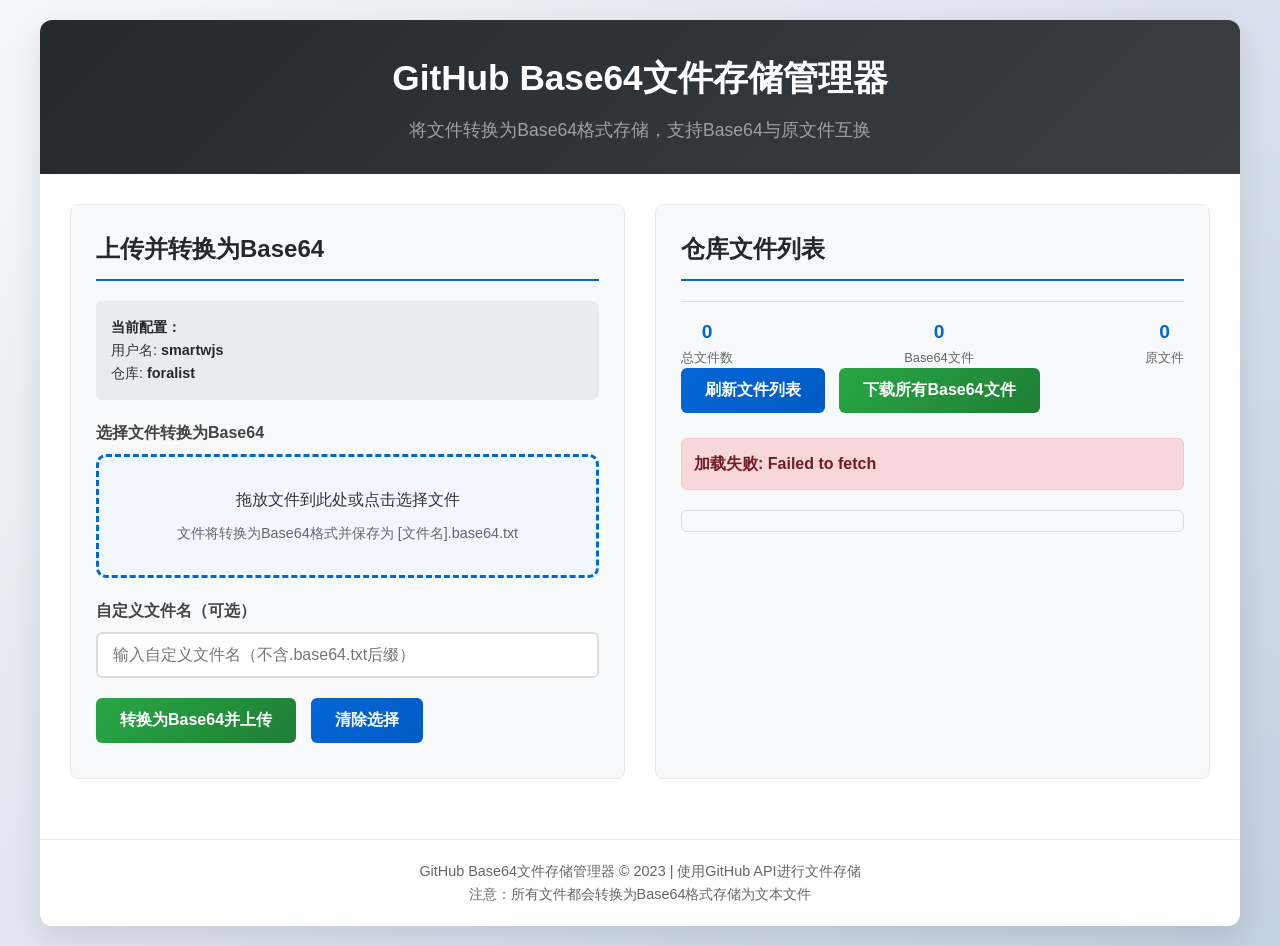
==== commit d9de6dba: "Update index.html" ====
--- a/index.html
+++ b/index.html
@@ -3,7 +3,7 @@
 <head>
     <meta charset="UTF-8">
     <meta name="viewport" content="width=device-width, initial-scale=1.0">
-    <title>GitHub文件存储管理器</title>
+    <title>GitHub Base64文件存储管理器</title>
     <style>
         * {
             margin: 0;
@@ -21,7 +21,7 @@
         }
         
         .container {
-            max-width: 1000px;
+            max-width: 1200px;
             margin: 0 auto;
             background: white;
             border-radius: 12px;
@@ -48,9 +48,18 @@
         
         .main-content {
             padding: 30px;
-        }
-        
-        .config-section, .upload-section, .files-section {
+            display: grid;
+            grid-template-columns: 1fr 1fr;
+            gap: 30px;
+        }
+        
+        @media (max-width: 768px) {
+            .main-content {
+                grid-template-columns: 1fr;
+            }
+        }
+        
+        .upload-section, .files-section {
             margin-bottom: 30px;
             padding: 25px;
             border-radius: 8px;
@@ -76,20 +85,27 @@
             color: #444;
         }
         
-        input[type="text"],
-        input[type="password"] {
+        .file-input {
             width: 100%;
-            padding: 12px 15px;
-            border: 2px solid #ddd;
-            border-radius: 6px;
-            font-size: 16px;
-            transition: border-color 0.3s;
-        }
-        
-        input[type="text"]:focus,
-        input[type="password"]:focus {
-            border-color: #0366d6;
-            outline: none;
+            padding: 30px 20px;
+            border: 3px dashed #0366d6;
+            border-radius: 10px;
+            text-align: center;
+            background: #f0f7ff;
+            cursor: pointer;
+            margin-bottom: 15px;
+            transition: all 0.3s;
+        }
+        
+        .file-input:hover {
+            background: #e6f2ff;
+            border-color: #0056b3;
+        }
+        
+        .file-input.dragover {
+            background: #d9edf7;
+            border-color: #28a745;
+            transform: scale(1.02);
         }
         
         .btn {
@@ -102,6 +118,8 @@
             font-weight: 600;
             cursor: pointer;
             transition: all 0.3s;
+            margin-right: 10px;
+            margin-bottom: 10px;
         }
         
         .btn:hover {
@@ -126,20 +144,23 @@
             box-shadow: 0 5px 15px rgba(203, 36, 49, 0.3);
         }
         
-        .file-input {
-            width: 100%;
-            padding: 20px;
-            border: 2px dashed #0366d6;
-            border-radius: 8px;
-            text-align: center;
-            background: #f0f7ff;
-            cursor: pointer;
-            margin-bottom: 15px;
+        .btn-success {
+            background: linear-gradient(135deg, #28a745 0%, #1e7e34 100%);
+        }
+        
+        .btn-success:hover {
+            background: linear-gradient(135deg, #1e7e34 0%, #28a745 100%);
+            box-shadow: 0 5px 15px rgba(40, 167, 69, 0.3);
         }
         
         .file-list {
             list-style: none;
             margin-top: 20px;
+            max-height: 400px;
+            overflow-y: auto;
+            border: 1px solid #ddd;
+            border-radius: 6px;
+            padding: 10px;
         }
         
         .file-item {
@@ -152,6 +173,20 @@
             margin-bottom: 10px;
             border-left: 4px solid #0366d6;
             box-shadow: 0 2px 5px rgba(0, 0, 0, 0.05);
+            transition: all 0.3s;
+        }
+        
+        .file-item:hover {
+            transform: translateX(5px);
+            box-shadow: 0 4px 8px rgba(0, 0, 0, 0.1);
+        }
+        
+        .file-item.base64-file {
+            border-left-color: #28a745;
+        }
+        
+        .file-item.original-file {
+            border-left-color: #6f42c1;
         }
         
         .file-info {
@@ -161,6 +196,26 @@
         .file-name {
             font-weight: 600;
             margin-bottom: 5px;
+            word-break: break-all;
+        }
+        
+        .file-type {
+            display: inline-block;
+            padding: 2px 8px;
+            border-radius: 12px;
+            font-size: 0.8rem;
+            font-weight: 600;
+            margin-right: 8px;
+        }
+        
+        .type-base64 {
+            background: #d4edda;
+            color: #155724;
+        }
+        
+        .type-original {
+            background: #e9ecef;
+            color: #495057;
         }
         
         .file-size {
@@ -170,7 +225,14 @@
         
         .file-actions {
             display: flex;
-            gap: 10px;
+            flex-wrap: wrap;
+            gap: 8px;
+            justify-content: flex-end;
+        }
+        
+        .action-btn {
+            padding: 6px 12px;
+            font-size: 0.9rem;
         }
         
         .status {
@@ -202,32 +264,59 @@
             display: block;
         }
         
-        .instructions {
-            background: #f6f8fa;
-            border-left: 4px solid #0366d6;
+        .status.warning {
+            background: #fff3cd;
+            color: #856404;
+            border: 1px solid #ffeaa7;
+            display: block;
+        }
+        
+        .progress-container {
+            margin: 20px 0;
+        }
+        
+        .progress-bar {
+            width: 100%;
+            height: 20px;
+            background: #e9ecef;
+            border-radius: 10px;
+            overflow: hidden;
+            margin-bottom: 10px;
+        }
+        
+        .progress-fill {
+            height: 100%;
+            background: linear-gradient(90deg, #28a745, #20c997);
+            width: 0%;
+            transition: width 0.3s;
+        }
+        
+        .preview-section {
+            margin-top: 20px;
             padding: 20px;
-            margin-top: 30px;
-            border-radius: 0 6px 6px 0;
-        }
-        
-        .instructions h3 {
-            margin-bottom: 15px;
-            color: #24292e;
-        }
-        
-        .instructions ol {
-            margin-left: 20px;
-        }
-        
-        .instructions li {
+            background: white;
+            border-radius: 8px;
+            border: 1px solid #ddd;
+            max-height: 300px;
+            overflow-y: auto;
+        }
+        
+        .preview-title {
+            font-weight: 600;
             margin-bottom: 10px;
-        }
-        
-        .instructions code {
-            background: #eaeaea;
-            padding: 2px 6px;
+            color: #495057;
+        }
+        
+        .base64-preview {
+            font-family: monospace;
+            font-size: 0.8rem;
+            white-space: pre-wrap;
+            word-break: break-all;
+            background: #f8f9fa;
+            padding: 10px;
             border-radius: 4px;
-            font-family: monospace;
+            max-height: 200px;
+            overflow-y: auto;
         }
         
         footer {
@@ -238,223 +327,183 @@
             font-size: 0.9rem;
         }
         
-        @media (max-width: 768px) {
-            .container {
-                margin: 10px;
-            }
-            
-            .main-content {
-                padding: 20px;
-            }
-            
-            .file-item {
-                flex-direction: column;
-                align-items: flex-start;
-            }
-            
-            .file-actions {
-                margin-top: 10px;
-                width: 100%;
-                justify-content: flex-end;
-            }
+        .config-info {
+            background: #e9ecef;
+            padding: 15px;
+            border-radius: 6px;
+            margin-bottom: 20px;
+            font-size: 0.9rem;
+        }
+        
+        .config-info strong {
+            color: #24292e;
+        }
+        
+        .file-stats {
+            display: flex;
+            justify-content: space-between;
+            margin-top: 15px;
+            padding-top: 15px;
+            border-top: 1px solid #ddd;
+            font-size: 0.9rem;
+        }
+        
+        .stat-item {
+            text-align: center;
+        }
+        
+        .stat-value {
+            font-size: 1.2rem;
+            font-weight: 600;
+            color: #0366d6;
+        }
+        
+        .stat-label {
+            color: #666;
+            font-size: 0.8rem;
         }
     </style>
 </head>
 <body>
     <div class="container">
         <header>
-            <h1>GitHub文件存储管理器</h1>
-            <p class="subtitle">通过GitHub API在GitHub Pages上存储和管理文件</p>
+            <h1>GitHub Base64文件存储管理器</h1>
+            <p class="subtitle">将文件转换为Base64格式存储，支持Base64与原文件互换</p>
         </header>
         
         <div class="main-content">
-            <div class="config-section">
-                <h2>GitHub配置</h2>
+            <div class="upload-section">
+                <h2>上传并转换为Base64</h2>
+                
+                <div class="config-info">
+                    <p><strong>当前配置：</strong></p>
+                    <p>用户名: <strong>smartwjs</strong></p>
+                    <p>仓库: <strong>foralist</strong></p>
+                </div>
+                
                 <div class="form-group">
-                    <label for="token">GitHub个人访问令牌 (Personal Access Token)</label>
-                    <input type="password" id="token" placeholder="输入您的GitHub个人访问令牌">
-                    <p style="margin-top: 5px; font-size: 0.9rem; color: #666;">
-                        需要具有repo权限的令牌。从 <a href="https://github.com/settings/tokens" target="_blank">GitHub设置</a> 创建
-                    </p>
-                </div>
-                
-                <div class="form-group">
-                    <label for="username">GitHub用户名</label>
-                    <input type="text" id="username" placeholder="输入您的GitHub用户名">
-                </div>
-                
-                <div class="form-group">
-                    <label for="repo">仓库名称</label>
-                    <input type="text" id="repo" placeholder="输入仓库名称 (例如: my-repo)">
-                </div>
-                
-                <div class="form-group">
-                    <label for="folder">存储文件夹 (可选)</label>
-                    <input type="text" id="folder" placeholder="输入文件夹路径 (例如: uploads)">
-                </div>
-                
-                <button class="btn" id="saveConfig">保存配置</button>
-                <button class="btn btn-danger" id="clearConfig">清除配置</button>
-                
-                <div id="configStatus" class="status"></div>
-            </div>
-            
-            <div class="upload-section">
-                <h2>上传文件</h2>
-                <div class="form-group">
-                    <label for="fileInput">选择文件</label>
+                    <label>选择文件转换为Base64</label>
                     <div class="file-input" id="fileDropArea">
                         <p>拖放文件到此处或点击选择文件</p>
                         <p style="font-size: 0.9rem; color: #666; margin-top: 10px;">
-                            最大文件大小: 25MB (GitHub API限制)
+                            文件将转换为Base64格式并保存为 [文件名].base64.txt
                         </p>
                     </div>
                     <input type="file" id="fileInput" style="display: none;">
+                    
+                    <div class="progress-container" id="progressContainer" style="display: none;">
+                        <div class="progress-bar">
+                            <div class="progress-fill" id="progressFill"></div>
+                        </div>
+                        <div id="progressText">正在转换文件...</div>
+                    </div>
                 </div>
                 
                 <div class="form-group">
-                    <label for="filePath">文件路径 (可选)</label>
-                    <input type="text" id="filePath" placeholder="输入文件在仓库中的路径 (例如: images/photo.jpg)">
+                    <label for="customName">自定义文件名（可选）</label>
+                    <input type="text" id="customName" placeholder="输入自定义文件名（不含.base64.txt后缀）" style="width: 100%; padding: 12px 15px; border: 2px solid #ddd; border-radius: 6px; font-size: 16px;">
                 </div>
                 
-                <button class="btn" id="uploadBtn" disabled>上传文件</button>
+                <button class="btn btn-success" id="uploadBtn">转换为Base64并上传</button>
+                <button class="btn" id="clearFileBtn">清除选择</button>
                 
                 <div id="uploadStatus" class="status"></div>
+                
+                <div class="preview-section" id="previewSection" style="display: none;">
+                    <div class="preview-title">Base64预览（前500字符）:</div>
+                    <div class="base64-preview" id="base64Preview"></div>
+                </div>
             </div>
             
             <div class="files-section">
                 <h2>仓库文件列表</h2>
-                <button class="btn" id="refreshFiles" disabled>刷新文件列表</button>
+                
+                <div class="file-stats">
+                    <div class="stat-item">
+                        <div class="stat-value" id="totalFiles">0</div>
+                        <div class="stat-label">总文件数</div>
+                    </div>
+                    <div class="stat-item">
+                        <div class="stat-value" id="base64Files">0</div>
+                        <div class="stat-label">Base64文件</div>
+                    </div>
+                    <div class="stat-item">
+                        <div class="stat-value" id="originalFiles">0</div>
+                        <div class="stat-label">原文件</div>
+                    </div>
+                </div>
+                
+                <button class="btn" id="refreshFiles">刷新文件列表</button>
+                <button class="btn btn-success" id="downloadAllBase64">下载所有Base64文件</button>
+                
+                <div id="filesStatus" class="status info">
+                    正在加载文件列表...
+                </div>
                 
                 <ul class="file-list" id="fileList">
                     <!-- 文件列表将在这里显示 -->
                 </ul>
-                
-                <div id="filesStatus" class="status info">
-                    请先配置GitHub信息以查看文件列表
-                </div>
-            </div>
-            
-            <div class="instructions">
-                <h3>使用说明</h3>
-                <ol>
-                    <li>在GitHub上创建一个新的仓库（或使用现有仓库）</li>
-                    <li>在 <a href="https://github.com/settings/tokens" target="_blank">GitHub设置 → Developer settings → Personal access tokens</a> 创建一个新的令牌，需要勾选 <code>repo</code> 权限</li>
-                    <li>将令牌、用户名和仓库名称填入上方配置区域并保存</li>
-                    <li>选择文件并上传到您的GitHub仓库</li>
-                    <li>上传的文件将出现在您的仓库中，可以通过 <code>https://[用户名].github.io/[仓库名]/[文件路径]</code> 访问</li>
-                    <li>确保您的仓库已启用GitHub Pages：仓库设置 → Pages → Source选择分支（通常是main）</li>
-                </ol>
             </div>
         </div>
         
         <footer>
-            <p>GitHub文件存储管理器 &copy; 2023 | 使用GitHub API进行文件存储</p>
-            <p>注意：所有配置信息仅保存在浏览器本地存储中，不会发送到其他服务器</p>
+            <p>GitHub Base64文件存储管理器 &copy; 2023 | 使用GitHub API进行文件存储</p>
+            <p>注意：所有文件都会转换为Base64格式存储为文本文件</p>
         </footer>
     </div>
 
     <script>
+        // GitHub配置
+        const GITHUB_CONFIG = {
+            token: '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',
+            username: 'smartwjs',
+            repo: 'foralist'
+        };
+        
         // DOM元素
-        const tokenInput = document.getElementById('token');
-        const usernameInput = document.getElementById('username');
-        const repoInput = document.getElementById('repo');
-        const folderInput = document.getElementById('folder');
-        const saveConfigBtn = document.getElementById('saveConfig');
-        const clearConfigBtn = document.getElementById('clearConfig');
-        const configStatus = document.getElementById('configStatus');
-        
         const fileInput = document.getElementById('fileInput');
         const fileDropArea = document.getElementById('fileDropArea');
-        const filePathInput = document.getElementById('filePath');
         const uploadBtn = document.getElementById('uploadBtn');
+        const clearFileBtn = document.getElementById('clearFileBtn');
         const uploadStatus = document.getElementById('uploadStatus');
+        const previewSection = document.getElementById('previewSection');
+        const base64Preview = document.getElementById('base64Preview');
+        const progressContainer = document.getElementById('progressContainer');
+        const progressFill = document.getElementById('progressFill');
+        const progressText = document.getElementById('progressText');
+        const customNameInput = document.getElementById('customName');
         
         const refreshFilesBtn = document.getElementById('refreshFiles');
+        const downloadAllBase64Btn = document.getElementById('downloadAllBase64');
         const fileList = document.getElementById('fileList');
         const filesStatus = document.getElementById('filesStatus');
         
-        // 配置存储键名
-        const CONFIG_KEYS = {
-            TOKEN: 'github_token',
-            USERNAME: 'github_username',
-            REPO: 'github_repo',
-            FOLDER: 'github_folder'
-        };
-        
-        // 初始化 - 加载保存的配置
-        function loadConfig() {
-            tokenInput.value = localStorage.getItem(CONFIG_KEYS.TOKEN) || '';
-            usernameInput.value = localStorage.getItem(CONFIG_KEYS.USERNAME) || '';
-            repoInput.value = localStorage.getItem(CONFIG_KEYS.REPO) || '';
-            folderInput.value = localStorage.getItem(CONFIG_KEYS.FOLDER) || '';
-            
-            checkConfig();
-        }
-        
-        // 检查配置是否完整
-        function checkConfig() {
-            const hasConfig = tokenInput.value && usernameInput.value && repoInput.value;
-            
-            uploadBtn.disabled = !hasConfig;
-            refreshFilesBtn.disabled = !hasConfig;
-            
-            if (hasConfig) {
-                filesStatus.className = 'status info';
-                filesStatus.textContent = '配置已加载，点击"刷新文件列表"查看仓库文件';
-                filesStatus.style.display = 'block';
-            } else {
-                filesStatus.className = 'status info';
-                filesStatus.textContent = '请先配置GitHub信息以查看文件列表';
-                filesStatus.style.display = 'block';
-            }
-            
-            return hasConfig;
-        }
-        
-        // 保存配置
-        function saveConfig() {
-            const token = tokenInput.value.trim();
-            const username = usernameInput.value.trim();
-            const repo = repoInput.value.trim();
-            const folder = folderInput.value.trim();
-            
-            if (!token || !username || !repo) {
-                showStatus(configStatus, '请填写所有必填字段', 'error');
+        const totalFilesEl = document.getElementById('totalFiles');
+        const base64FilesEl = document.getElementById('base64Files');
+        const originalFilesEl = document.getElementById('originalFiles');
+        
+        // 全局变量
+        let selectedFile = null;
+        let currentBase64 = null;
+        let allBase64Files = [];
+        
+        // 初始化
+        function init() {
+            console.log('初始化GitHub Base64文件管理器');
+            console.log('配置信息:', {
+                username: GITHUB_CONFIG.username,
+                repo: GITHUB_CONFIG.repo,
+                token: '***' + GITHUB_CONFIG.token.slice(-4)
+            });
+            
+            // 检查配置
+            if (!GITHUB_CONFIG.token || !GITHUB_CONFIG.username || !GITHUB_CONFIG.repo) {
+                showStatus(uploadStatus, 'GitHub配置不完整，请检查配置', 'error');
                 return;
             }
             
-            localStorage.setItem(CONFIG_KEYS.TOKEN, token);
-            localStorage.setItem(CONFIG_KEYS.USERNAME, username);
-            localStorage.setItem(CONFIG_KEYS.REPO, repo);
-            localStorage.setItem(CONFIG_KEYS.FOLDER, folder);
-            
-            showStatus(configStatus, '配置已保存到本地存储', 'success');
-            checkConfig();
-        }
-        
-        // 清除配置
-        function clearConfig() {
-            if (confirm('确定要清除所有配置信息吗？')) {
-                localStorage.removeItem(CONFIG_KEYS.TOKEN);
-                localStorage.removeItem(CONFIG_KEYS.USERNAME);
-                localStorage.removeItem(CONFIG_KEYS.REPO);
-                localStorage.removeItem(CONFIG_KEYS.FOLDER);
-                
-                tokenInput.value = '';
-                usernameInput.value = '';
-                repoInput.value = '';
-                folderInput.value = '';
-                
-                showStatus(configStatus, '配置已清除', 'success');
-                checkConfig();
-                
-                // 清空文件列表
-                fileList.innerHTML = '';
-                filesStatus.className = 'status info';
-                filesStatus.textContent = '请先配置GitHub信息以查看文件列表';
-                filesStatus.style.display = 'block';
-            }
+            // 加载文件列表
+            fetchFiles();
         }
         
         // 显示状态消息
@@ -472,67 +521,110 @@
         }
         
         // 处理文件选择
-        let selectedFile = null;
-        
         fileDropArea.addEventListener('click', () => {
             fileInput.click();
         });
         
         fileInput.addEventListener('change', (e) => {
             if (e.target.files.length > 0) {
-                selectedFile = e.target.files[0];
-                fileDropArea.innerHTML = `
-                    <p>已选择文件: <strong>${selectedFile.name}</strong></p>
-                    <p style="font-size: 0.9rem; color: #666; margin-top: 10px;">
-                        大小: ${formatFileSize(selectedFile.size)}
-                    </p>
-                `;
-                fileDropArea.style.borderColor = '#28a745';
-                fileDropArea.style.backgroundColor = '#f0fff4';
-                
-                // 自动填充文件路径
-                if (!filePathInput.value) {
-                    const folder = folderInput.value ? folderInput.value + '/' : '';
-                    filePathInput.value = folder + selectedFile.name;
-                }
+                handleFileSelect(e.target.files[0]);
             }
         });
         
         // 拖放功能
         fileDropArea.addEventListener('dragover', (e) => {
             e.preventDefault();
-            fileDropArea.style.borderColor = '#0366d6';
-            fileDropArea.style.backgroundColor = '#e6f7ff';
+            fileDropArea.classList.add('dragover');
         });
         
         fileDropArea.addEventListener('dragleave', () => {
-            fileDropArea.style.borderColor = selectedFile ? '#28a745' : '#0366d6';
-            fileDropArea.style.backgroundColor = selectedFile ? '#f0fff4' : '#f0f7ff';
+            fileDropArea.classList.remove('dragover');
         });
         
         fileDropArea.addEventListener('drop', (e) => {
             e.preventDefault();
+            fileDropArea.classList.remove('dragover');
             
             if (e.dataTransfer.files.length > 0) {
-                selectedFile = e.dataTransfer.files[0];
-                fileInput.files = e.dataTransfer.files;
-                
-                fileDropArea.innerHTML = `
-                    <p>已选择文件: <strong>${selectedFile.name}</strong></p>
-                    <p style="font-size: 0.9rem; color: #666; margin-top: 10px;">
-                        大小: ${formatFileSize(selectedFile.size)}
-                    </p>
-                `;
-                fileDropArea.style.borderColor = '#28a745';
-                fileDropArea.style.backgroundColor = '#f0fff4';
-                
-                // 自动填充文件路径
-                if (!filePathInput.value) {
-                    const folder = folderInput.value ? folderInput.value + '/' : '';
-                    filePathInput.value = folder + selectedFile.name;
-                }
+                handleFileSelect(e.dataTransfer.files[0]);
             }
         });
+        
+        // 处理文件选择
+        async function handleFileSelect(file) {
+            selectedFile = file;
+            
+            // 更新UI
+            fileDropArea.innerHTML = `
+                <p>已选择文件: <strong>${selectedFile.name}</strong></p>
+                <p style="font-size: 0.9rem; color: #666; margin-top: 10px;">
+                    大小: ${formatFileSize(selectedFile.size)} | 类型: ${selectedFile.type || '未知'}
+                </p>
+            `;
+            fileDropArea.style.borderColor = '#28a745';
+            fileDropArea.style.backgroundColor = '#f0fff4';
+            
+            // 自动填充自定义文件名
+            if (!customNameInput.value) {
+                const fileNameWithoutExt = selectedFile.name.replace(/\.[^/.]+$/, "");
+                customNameInput.value = fileNameWithoutExt;
+            }
+            
+            // 显示转换进度
+            progressContainer.style.display = 'block';
+            progressFill.style.width = '0%';
+            progressText.textContent = '正在转换文件为Base64...';
+            
+            try {
+                // 转换为Base64
+                currentBase64 = await fileToBase64WithProgress(selectedFile);
+                
+                // 更新进度
+                progressFill.style.width = '100%';
+                progressText.textContent = '转换完成！';
+                
+                // 显示预览
+                previewSection.style.display = 'block';
+                const previewText = currentBase64.length > 500 
+                    ? currentBase64.substring(0, 500) + '...' 
+                    : currentBase64;
+                base64Preview.textContent = previewText;
+                
+                showStatus(uploadStatus, `文件已转换为Base64，长度: ${currentBase64.length} 字符`, 'success');
+                
+            } catch (error) {
+                showStatus(uploadStatus, `转换失败: ${error.message}`, 'error');
+                progressContainer.style.display = 'none';
+                previewSection.style.display = 'none';
+            }
+        }
+        
+        // 将文件转换为Base64（带进度）
+        function fileToBase64WithProgress(file) {
+            return new Promise((resolve, reject) => {
+                const reader = new FileReader();
+                
+                reader.onprogress = (e) => {
+                    if (e.lengthComputable) {
+                        const percent = (e.loaded / e.total) * 100;
+                        progressFill.style.width = `${percent}%`;
+                        progressText.textContent = `正在读取文件: ${Math.round(percent)}%`;
+                    }
+                };
+                
+                reader.onload = () => {
+                    // 移除data URL前缀（如"data:image/png;base64,"）
+                    const base64 = reader.result.split(',')[1] || reader.result;
+                    resolve(base64);
+                };
+                
+                reader.onerror = () => {
+                    reject(new Error('文件读取失败'));
+                };
+                
+                reader.readAsDataURL(file);
+            });
+        }
         
         // 格式化文件大小
         function formatFileSize(bytes) {
@@ -543,53 +635,38 @@
             return parseFloat((bytes / Math.pow(k, i)).toFixed(2)) + ' ' + sizes[i];
         }
         
-        // 上传文件到GitHub
-        async function uploadFile() {
-            if (!selectedFile) {
+        // 上传Base64文件到GitHub
+        async function uploadBase64File() {
+            if (!selectedFile || !currentBase64) {
                 showStatus(uploadStatus, '请先选择一个文件', 'error');
                 return;
             }
             
-            if (!checkConfig()) {
-                showStatus(uploadStatus, '请先配置GitHub信息', 'error');
-                return;
-            }
-            
-            // GitHub API限制文件大小为25MB
-            if (selectedFile.size > 25 * 1024 * 1024) {
-                showStatus(uploadStatus, '文件大小超过25MB限制', 'error');
-                return;
-            }
-            
-            const token = tokenInput.value.trim();
-            const username = usernameInput.value.trim();
-            const repo = repoInput.value.trim();
-            let filePath = filePathInput.value.trim();
-            const folder = folderInput.value.trim();
-            
-            // 如果没有指定文件路径，使用文件夹+文件名
-            if (!filePath) {
-                filePath = folder ? `${folder}/${selectedFile.name}` : selectedFile.name;
-                filePathInput.value = filePath;
-            }
+            // 获取文件名
+            let fileName = customNameInput.value.trim();
+            if (!fileName) {
+                fileName = selectedFile.name.replace(/\.[^/.]+$/, "");
+            }
+            
+            // 清理文件名（移除非法字符）
+            fileName = fileName.replace(/[^a-zA-Z0-9_\u4e00-\u9fa5\-]/g, '_');
+            
+            const base64FileName = `${fileName}.base64.txt`;
             
             uploadBtn.disabled = true;
             uploadBtn.textContent = '上传中...';
-            showStatus(uploadStatus, '正在上传文件到GitHub...', 'info');
+            showStatus(uploadStatus, '正在上传Base64文件到GitHub...', 'info');
             
             try {
-                // 将文件转换为base64
-                const base64Content = await fileToBase64(selectedFile);
-                
                 // 构建API URL
-                const apiUrl = `https://api.github.com/repos/${username}/${repo}/contents/${encodeURIComponent(filePath)}`;
+                const apiUrl = `https://api.github.com/repos/${GITHUB_CONFIG.username}/${GITHUB_CONFIG.repo}/contents/${encodeURIComponent(base64FileName)}`;
                 
                 // 检查文件是否已存在
                 let sha = null;
                 try {
                     const checkResponse = await fetch(apiUrl, {
                         headers: {
-                            'Authorization': `token ${token}`,
+                            'Authorization': `token ${GITHUB_CONFIG.token}`,
                             'Accept': 'application/vnd.github.v3+json'
                         }
                     });
@@ -604,8 +681,8 @@
                 
                 // 准备请求体
                 const requestBody = {
-                    message: `Upload ${selectedFile.name} via GitHub File Manager`,
-                    content: base64Content.split(',')[1] // 移除data URL前缀
+                    message: `Upload Base64: ${selectedFile.name} (${formatFileSize(selectedFile.size)})`,
+                    content: btoa(currentBase64) // Base64编码
                 };
                 
                 // 如果文件已存在，包含sha以更新文件
@@ -617,7 +694,7 @@
                 const response = await fetch(apiUrl, {
                     method: 'PUT',
                     headers: {
-                        'Authorization': `token ${token}`,
+                        'Authorization': `token ${GITHUB_CONFIG.token}`,
                         'Content-Type': 'application/json',
                         'Accept': 'application/vnd.github.v3+json'
                     },
@@ -626,23 +703,23 @@
                 
                 if (response.ok) {
                     const result = await response.json();
-                    showStatus(uploadStatus, `文件上传成功！访问地址: <a href="${result.content.html_url}" target="_blank">${result.content.name}</a>`, 'success');
-                    
-                    // 重置文件选择
-                    selectedFile = null;
-                    fileInput.value = '';
-                    fileDropArea.innerHTML = `
-                        <p>拖放文件到此处或点击选择文件</p>
-                        <p style="font-size: 0.9rem; color: #666; margin-top: 10px;">
-                            最大文件大小: 25MB (GitHub API限制)
-                        </p>
-                    `;
-                    fileDropArea.style.borderColor = '#0366d6';
-                    fileDropArea.style.backgroundColor = '#f0f7ff';
-                    filePathInput.value = '';
+                    
+                    // 同时上传文件信息JSON
+                    await uploadFileInfo(fileName, selectedFile, result.content.sha);
+                    
+                    showStatus(uploadStatus, 
+                        `Base64文件上传成功！<br>
+                         文件名: <strong>${base64FileName}</strong><br>
+                         大小: ${formatFileSize(currentBase64.length)}<br>
+                         访问地址: <a href="${result.content.html_url}" target="_blank">查看文件</a>`, 
+                        'success');
+                    
+                    // 重置UI
+                    resetUploadUI();
                     
                     // 刷新文件列表
                     fetchFiles();
+                    
                 } else {
                     const error = await response.json();
                     throw new Error(error.message || '上传失败');
@@ -651,31 +728,90 @@
                 showStatus(uploadStatus, `上传失败: ${error.message}`, 'error');
             } finally {
                 uploadBtn.disabled = false;
-                uploadBtn.textContent = '上传文件';
-            }
-        }
-        
-        // 将文件转换为base64
-        function fileToBase64(file) {
-            return new Promise((resolve, reject) => {
-                const reader = new FileReader();
-                reader.readAsDataURL(file);
-                reader.onload = () => resolve(reader.result);
-                reader.onerror = error => reject(error);
-            });
+                uploadBtn.textContent = '转换为Base64并上传';
+            }
+        }
+        
+        // 上传文件信息JSON
+        async function uploadFileInfo(baseName, originalFile, base64Sha) {
+            try {
+                const infoFileName = `${baseName}.info.json`;
+                const apiUrl = `https://api.github.com/repos/${GITHUB_CONFIG.username}/${GITHUB_CONFIG.repo}/contents/${encodeURIComponent(infoFileName)}`;
+                
+                const fileInfo = {
+                    originalName: originalFile.name,
+                    originalSize: originalFile.size,
+                    originalType: originalFile.type,
+                    base64FileName: `${baseName}.base64.txt`,
+                    uploadTime: new Date().toISOString(),
+                    base64Sha: base64Sha
+                };
+                
+                // 检查文件是否已存在
+                let sha = null;
+                try {
+                    const checkResponse = await fetch(apiUrl, {
+                        headers: {
+                            'Authorization': `token ${GITHUB_CONFIG.token}`,
+                            'Accept': 'application/vnd.github.v3+json'
+                        }
+                    });
+                    
+                    if (checkResponse.ok) {
+                        const fileData = await checkResponse.json();
+                        sha = fileData.sha;
+                    }
+                } catch (error) {
+                    // 文件不存在
+                }
+                
+                const requestBody = {
+                    message: `File info: ${originalFile.name}`,
+                    content: btoa(JSON.stringify(fileInfo, null, 2))
+                };
+                
+                if (sha) {
+                    requestBody.sha = sha;
+                }
+                
+                await fetch(apiUrl, {
+                    method: 'PUT',
+                    headers: {
+                        'Authorization': `token ${GITHUB_CONFIG.token}`,
+                        'Content-Type': 'application/json',
+                        'Accept': 'application/vnd.github.v3+json'
+                    },
+                    body: JSON.stringify(requestBody)
+                });
+                
+            } catch (error) {
+                console.warn('文件信息上传失败:', error.message);
+            }
+        }
+        
+        // 重置上传UI
+        function resetUploadUI() {
+            selectedFile = null;
+            currentBase64 = null;
+            
+            fileInput.value = '';
+            customNameInput.value = '';
+            
+            fileDropArea.innerHTML = `
+                <p>拖放文件到此处或点击选择文件</p>
+                <p style="font-size: 0.9rem; color: #666; margin-top: 10px;">
+                    文件将转换为Base64格式并保存为 [文件名].base64.txt
+                </p>
+            `;
+            fileDropArea.style.borderColor = '#0366d6';
+            fileDropArea.style.backgroundColor = '#f0f7ff';
+            
+            progressContainer.style.display = 'none';
+            previewSection.style.display = 'none';
         }
         
         // 获取仓库文件列表
         async function fetchFiles() {
-            if (!checkConfig()) {
-                return;
-            }
-            
-            const token = tokenInput.value.trim();
-            const username = usernameInput.value.trim();
-            const repo = repoInput.value.trim();
-            const folder = folderInput.value.trim();
-            
             refreshFilesBtn.disabled = true;
             refreshFilesBtn.textContent = '加载中...';
             filesStatus.className = 'status info';
@@ -684,14 +820,11 @@
             
             try {
                 // 构建API URL
-                let apiUrl = `https://api.github.com/repos/${username}/${repo}/contents`;
-                if (folder) {
-                    apiUrl += `/${folder}`;
-                }
+                const apiUrl = `https://api.github.com/repos/${GITHUB_CONFIG.username}/${GITHUB_CONFIG.repo}/contents`;
                 
                 const response = await fetch(apiUrl, {
                     headers: {
-                        'Authorization': `token ${token}`,
+                        'Authorization': `token ${GITHUB_CONFIG.token}`,
                         'Accept': 'application/vnd.github.v3+json'
                     }
                 });
@@ -701,57 +834,98 @@
                     
                     // 清空文件列表
                     fileList.innerHTML = '';
+                    allBase64Files = [];
                     
                     if (Array.isArray(files) && files.length > 0) {
                         filesStatus.style.display = 'none';
                         
-                        // 过滤掉目录，只显示文件
-                        const fileItems = files.filter(item => item.type === 'file');
-                        
-                        if (fileItems.length === 0) {
-                            filesStatus.className = 'status info';
-                            filesStatus.textContent = folder ? 
-                                `文件夹 "${folder}" 中没有文件` : 
-                                '仓库中没有文件';
-                            filesStatus.style.display = 'block';
-                        } else {
-                            // 显示文件列表
-                            fileItems.forEach(file => {
+                        // 统计信息
+                        let base64Count = 0;
+                        let originalCount = 0;
+                        
+                        // 按文件名排序
+                        files.sort((a, b) => a.name.localeCompare(b.name));
+                        
+                        // 显示文件列表
+                        files.forEach(file => {
+                            const isBase64File = file.name.endsWith('.base64.txt');
+                            const isInfoFile = file.name.endsWith('.info.json');
+                            
+                            if (isBase64File) {
+                                base64Count++;
+                                allBase64Files.push(file);
+                            } else if (!isInfoFile) {
+                                originalCount++;
+                            }
+                            
+                            if (!isInfoFile) { // 不显示info文件
                                 const fileItem = document.createElement('li');
-                                fileItem.className = 'file-item';
+                                fileItem.className = `file-item ${isBase64File ? 'base64-file' : 'original-file'}`;
                                 
                                 const fileSize = file.size ? formatFileSize(file.size) : '未知大小';
                                 const fileDate = new Date(file.created_at).toLocaleDateString();
                                 
                                 fileItem.innerHTML = `
                                     <div class="file-info">
-                                        <div class="file-name">${file.name}</div>
+                                        <div class="file-name">
+                                            <span class="file-type ${isBase64File ? 'type-base64' : 'type-original'}">
+                                                ${isBase64File ? 'Base64' : '文件'}
+                                            </span>
+                                            ${file.name}
+                                        </div>
                                         <div class="file-size">${fileSize} • 创建于 ${fileDate}</div>
                                     </div>
                                     <div class="file-actions">
-                                        <a href="${file.html_url}" target="_blank" class="btn" style="padding: 8px 16px;">查看</a>
-                                        <button class="btn btn-danger delete-btn" data-path="${file.path}" data-sha="${file.sha}" style="padding: 8px 16px;">删除</button>
+                                        ${isBase64File ? 
+                                            `<button class="btn action-btn convert-btn" data-name="${file.name}" data-sha="${file.sha}">转换为原文件</button>` : 
+                                            `<button class="btn action-btn" onclick="window.open('${file.download_url}', '_blank')">下载</button>`
+                                        }
+                                        <button class="btn action-btn btn-danger delete-btn" data-name="${file.name}" data-sha="${file.sha}">删除</button>
                                     </div>
                                 `;
                                 
                                 fileList.appendChild(fileItem);
+                            }
+                        });
+                        
+                        // 更新统计
+                        totalFilesEl.textContent = base64Count + originalCount;
+                        base64FilesEl.textContent = base64Count;
+                        originalFilesEl.textContent = originalCount;
+                        
+                        if (base64Count + originalCount === 0) {
+                            filesStatus.className = 'status info';
+                            filesStatus.textContent = '仓库中没有文件';
+                            filesStatus.style.display = 'block';
+                        }
+                        
+                        // 为转换按钮添加事件监听器
+                        document.querySelectorAll('.convert-btn').forEach(btn => {
+                            btn.addEventListener('click', function() {
+                                const fileName = this.getAttribute('data-name');
+                                const sha = this.getAttribute('data-sha');
+                                convertBase64ToFile(fileName, sha);
                             });
-                            
-                            // 为删除按钮添加事件监听器
-                            document.querySelectorAll('.delete-btn').forEach(btn => {
-                                btn.addEventListener('click', function() {
-                                    const filePath = this.getAttribute('data-path');
-                                    const sha = this.getAttribute('data-sha');
-                                    deleteFile(filePath, sha);
-                                });
+                        });
+                        
+                        // 为删除按钮添加事件监听器
+                        document.querySelectorAll('.delete-btn').forEach(btn => {
+                            btn.addEventListener('click', function() {
+                                const fileName = this.getAttribute('data-name');
+                                const sha = this.getAttribute('data-sha');
+                                deleteFile(fileName, sha);
                             });
-                        }
+                        });
+                        
                     } else {
                         filesStatus.className = 'status info';
-                        filesStatus.textContent = folder ? 
-                            `文件夹 "${folder}" 中没有文件` : 
-                            '仓库中没有文件';
+                        filesStatus.textContent = '仓库中没有文件';
                         filesStatus.style.display = 'block';
+                        
+                        // 重置统计
+                        totalFilesEl.textContent = '0';
+                        base64FilesEl.textContent = '0';
+                        originalFilesEl.textContent = '0';
                     }
                 } else {
                     const error = await response.json();
@@ -761,40 +935,152 @@
                 filesStatus.className = 'status error';
                 filesStatus.textContent = `加载失败: ${error.message}`;
                 filesStatus.style.display = 'block';
+                
+                // 重置统计
+                totalFilesEl.textContent = '0';
+                base64FilesEl.textContent = '0';
+                originalFilesEl.textContent = '0';
             } finally {
                 refreshFilesBtn.disabled = false;
                 refreshFilesBtn.textContent = '刷新文件列表';
             }
         }
         
+        // 将Base64文件转换为原文件并下载
+        async function convertBase64ToFile(fileName, sha) {
+            try {
+                showStatus(uploadStatus, '正在下载并转换Base64文件...', 'info');
+                
+                // 获取Base64文件内容
+                const apiUrl = `https://api.github.com/repos/${GITHUB_CONFIG.username}/${GITHUB_CONFIG.repo}/contents/${encodeURIComponent(fileName)}`;
+                
+                const response = await fetch(apiUrl, {
+                    headers: {
+                        'Authorization': `token ${GITHUB_CONFIG.token}`,
+                        'Accept': 'application/vnd.github.v3+json'
+                    }
+                });
+                
+                if (response.ok) {
+                    const fileData = await response.json();
+                    
+                    // Base64解码
+                    const base64Content = atob(fileData.content);
+                    
+                    // 尝试获取文件信息
+                    const baseName = fileName.replace('.base64.txt', '');
+                    let originalName = baseName;
+                    let mimeType = 'application/octet-stream';
+                    
+                    try {
+                        const infoUrl = `https://api.github.com/repos/${GITHUB_CONFIG.username}/${GITHUB_CONFIG.repo}/contents/${encodeURIComponent(baseName + '.info.json')}`;
+                        const infoResponse = await fetch(infoUrl, {
+                            headers: {
+                                'Authorization': `token ${GITHUB_CONFIG.token}`,
+                                'Accept': 'application/vnd.github.v3+json'
+                            }
+                        });
+                        
+                        if (infoResponse.ok) {
+                            const infoData = await infoResponse.json();
+                            const fileInfo = JSON.parse(atob(infoData.content));
+                            originalName = fileInfo.originalName;
+                            mimeType = fileInfo.originalType || mimeType;
+                        }
+                    } catch (error) {
+                        console.warn('无法获取文件信息:', error.message);
+                    }
+                    
+                    // 转换Base64为Blob
+                    const binaryString = atob(base64Content);
+                    const bytes = new Uint8Array(binaryString.length);
+                    for (let i = 0; i < binaryString.length; i++) {
+                        bytes[i] = binaryString.charCodeAt(i);
+                    }
+                    
+                    const blob = new Blob([bytes.buffer], { type: mimeType });
+                    
+                    // 创建下载链接
+                    const url = URL.createObjectURL(blob);
+                    const a = document.createElement('a');
+                    a.href = url;
+                    a.download = originalName;
+                    document.body.appendChild(a);
+                    a.click();
+                    document.body.removeChild(a);
+                    URL.revokeObjectURL(url);
+                    
+                    showStatus(uploadStatus, `文件已转换并下载: ${originalName}`, 'success');
+                    
+                } else {
+                    const error = await response.json();
+                    throw new Error(error.message || '获取文件失败');
+                }
+            } catch (error) {
+                showStatus(uploadStatus, `转换失败: ${error.message}`, 'error');
+            }
+        }
+        
         // 删除文件
-        async function deleteFile(filePath, sha) {
-            if (!confirm(`确定要删除文件 ${filePath.split('/').pop()} 吗？`)) {
+        async function deleteFile(fileName, sha) {
+            if (!confirm(`确定要删除文件 "${fileName}" 吗？`)) {
                 return;
             }
             
-            const token = tokenInput.value.trim();
-            const username = usernameInput.value.trim();
-            const repo = repoInput.value.trim();
-            
             try {
-                const apiUrl = `https://api.github.com/repos/${username}/${repo}/contents/${encodeURIComponent(filePath)}`;
+                const apiUrl = `https://api.github.com/repos/${GITHUB_CONFIG.username}/${GITHUB_CONFIG.repo}/contents/${encodeURIComponent(fileName)}`;
                 
                 const response = await fetch(apiUrl, {
                     method: 'DELETE',
                     headers: {
-                        'Authorization': `token ${token}`,
+                        'Authorization': `token ${GITHUB_CONFIG.token}`,
                         'Content-Type': 'application/json',
                         'Accept': 'application/vnd.github.v3+json'
                     },
                     body: JSON.stringify({
-                        message: `Delete ${filePath.split('/').pop()} via GitHub File Manager`,
+                        message: `Delete ${fileName} via GitHub Base64 Manager`,
                         sha: sha
                     })
                 });
                 
                 if (response.ok) {
                     showStatus(uploadStatus, '文件删除成功', 'success');
+                    
+                    // 尝试删除对应的info文件
+                    if (fileName.endsWith('.base64.txt')) {
+                        const baseName = fileName.replace('.base64.txt', '');
+                        const infoFileName = `${baseName}.info.json`;
+                        
+                        try {
+                            const infoUrl = `https://api.github.com/repos/${GITHUB_CONFIG.username}/${GITHUB_CONFIG.repo}/contents/${encodeURIComponent(infoFileName)}`;
+                            const infoResponse = await fetch(infoUrl, {
+                                headers: {
+                                    'Authorization': `token ${GITHUB_CONFIG.token}`,
+                                    'Accept': 'application/vnd.github.v3+json'
+                                }
+                            });
+                            
+                            if (infoResponse.ok) {
+                                const infoData = await infoResponse.json();
+                                
+                                await fetch(infoUrl, {
+                                    method: 'DELETE',
+                                    headers: {
+                                        'Authorization': `token ${GITHUB_CONFIG.token}`,
+                                        'Content-Type': 'application/json',
+                                        'Accept': 'application/vnd.github.v3+json'
+                                    },
+                                    body: JSON.stringify({
+                                        message: `Delete info file for ${fileName}`,
+                                        sha: infoData.sha
+                                    })
+                                });
+                            }
+                        } catch (error) {
+                            // 忽略info文件删除错误
+                        }
+                    }
+                    
                     fetchFiles(); // 刷新文件列表
                 } else {
                     const error = await response.json();
@@ -805,19 +1091,55 @@
             }
         }
         
+        // 下载所有Base64文件
+        async function downloadAllBase64() {
+            if (allBase64Files.length === 0) {
+                showStatus(uploadStatus, '没有Base64文件可下载', 'warning');
+                return;
+            }
+            
+            try {
+                showStatus(uploadStatus, `正在下载 ${allBase64Files.length} 个Base64文件...`, 'info');
+                
+                for (let i = 0; i < allBase64Files.length; i++) {
+                    const file = allBase64Files[i];
+                    
+                    // 获取文件内容
+                    const response = await fetch(file.download_url);
+                    if (response.ok) {
+                        const content = await response.text();
+                        
+                        // 创建下载链接
+                        const blob = new Blob([content], { type: 'text/plain' });
+                        const url = URL.createObjectURL(blob);
+                        const a = document.createElement('a');
+                        a.href = url;
+                        a.download = file.name;
+                        document.body.appendChild(a);
+                        a.click();
+                        document.body.removeChild(a);
+                        URL.revokeObjectURL(url);
+                        
+                        // 稍微延迟以避免浏览器限制
+                        await new Promise(resolve => setTimeout(resolve, 100));
+                    }
+                }
+                
+                showStatus(uploadStatus, `已下载 ${allBase64Files.length} 个Base64文件`, 'success');
+                
+            } catch (error) {
+                showStatus(uploadStatus, `下载失败: ${error.message}`, 'error');
+            }
+        }
+        
         // 事件监听器
-        saveConfigBtn.addEventListener('click', saveConfig);
-        clearConfigBtn.addEventListener('click', clearConfig);
-        uploadBtn.addEventListener('click', uploadFile);
+        uploadBtn.addEventListener('click', uploadBase64File);
+        clearFileBtn.addEventListener('click', resetUploadUI);
         refreshFilesBtn.addEventListener('click', fetchFiles);
-        
-        // 输入框改变时检查配置
-        tokenInput.addEventListener('input', checkConfig);
-        usernameInput.addEventListener('input', checkConfig);
-        repoInput.addEventListener('input', checkConfig);
+        downloadAllBase64Btn.addEventListener('click', downloadAllBase64);
         
         // 初始化
-        loadConfig();
+        init();
     </script>
 </body>
 </html>
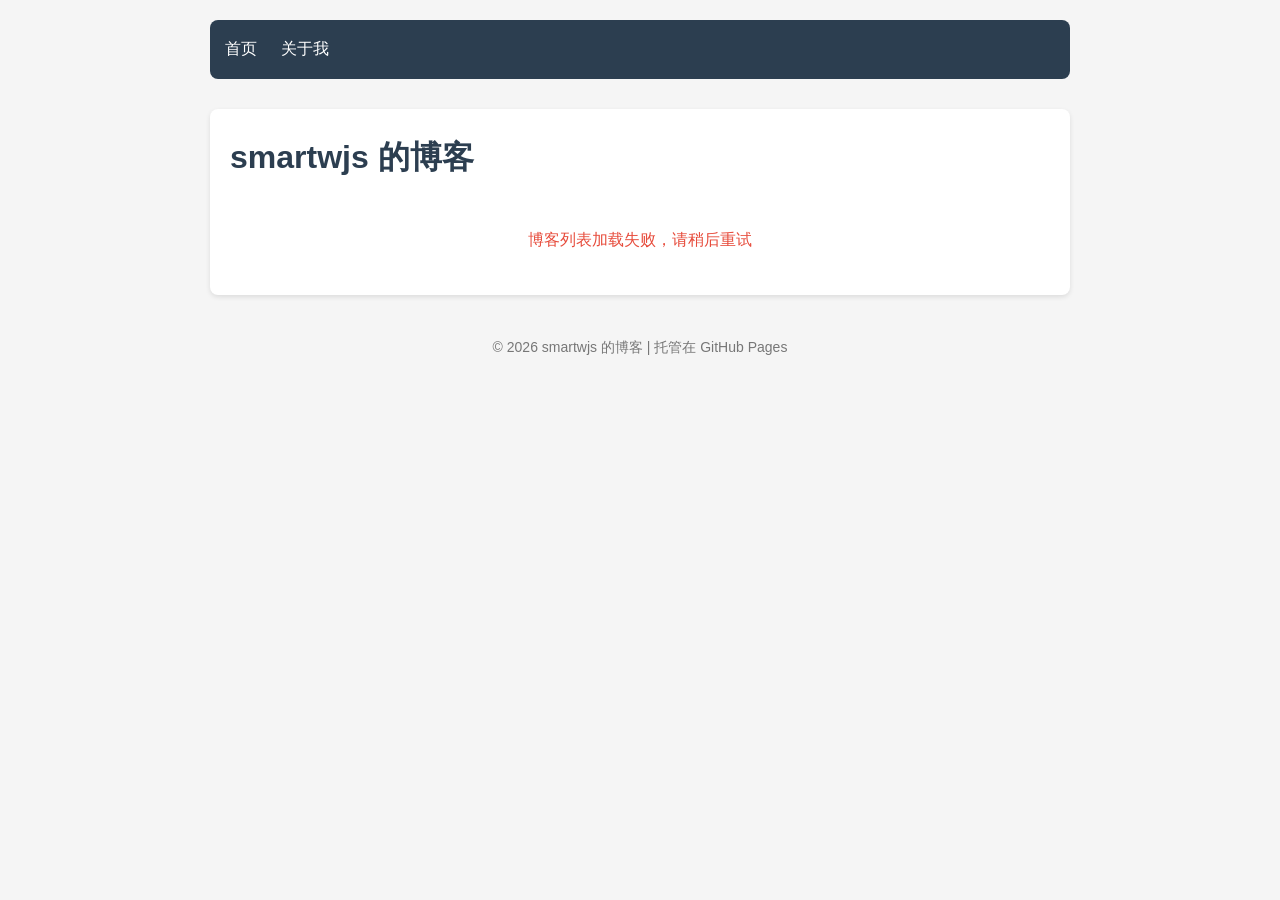
==== commit 4ecc6d29: "Update index.html" ====
--- a/index.html
+++ b/index.html
@@ -1,1145 +1,120 @@
 <!DOCTYPE html>
 <html lang="zh-CN">
 <head>
-    <meta charset="UTF-8">
-    <meta name="viewport" content="width=device-width, initial-scale=1.0">
-    <title>GitHub Base64文件存储管理器</title>
-    <style>
-        * {
-            margin: 0;
-            padding: 0;
-            box-sizing: border-box;
-        }
-        
-        body {
-            font-family: -apple-system, BlinkMacSystemFont, 'Segoe UI', sans-serif;
-            line-height: 1.6;
-            color: #333;
-            background: linear-gradient(135deg, #f5f7fa 0%, #c3cfe2 100%);
-            min-height: 100vh;
-            padding: 20px;
-        }
-        
-        .container {
-            max-width: 1200px;
-            margin: 0 auto;
-            background: white;
-            border-radius: 12px;
-            box-shadow: 0 10px 30px rgba(0, 0, 0, 0.1);
-            overflow: hidden;
-        }
-        
-        header {
-            background: linear-gradient(135deg, #24292e 0%, #3a3f44 100%);
-            color: white;
-            padding: 30px;
-            text-align: center;
-        }
-        
-        h1 {
-            font-size: 2.2rem;
-            margin-bottom: 10px;
-        }
-        
-        .subtitle {
-            color: #a0a0a0;
-            font-size: 1.1rem;
-        }
-        
-        .main-content {
-            padding: 30px;
-            display: grid;
-            grid-template-columns: 1fr 1fr;
-            gap: 30px;
-        }
-        
-        @media (max-width: 768px) {
-            .main-content {
-                grid-template-columns: 1fr;
-            }
-        }
-        
-        .upload-section, .files-section {
-            margin-bottom: 30px;
-            padding: 25px;
-            border-radius: 8px;
-            background: #f8f9fa;
-            border: 1px solid #eaeaea;
-        }
-        
-        h2 {
-            color: #24292e;
-            margin-bottom: 20px;
-            padding-bottom: 10px;
-            border-bottom: 2px solid #0366d6;
-        }
-        
-        .form-group {
-            margin-bottom: 20px;
-        }
-        
-        label {
-            display: block;
-            margin-bottom: 8px;
-            font-weight: 600;
-            color: #444;
-        }
-        
-        .file-input {
-            width: 100%;
-            padding: 30px 20px;
-            border: 3px dashed #0366d6;
-            border-radius: 10px;
-            text-align: center;
-            background: #f0f7ff;
-            cursor: pointer;
-            margin-bottom: 15px;
-            transition: all 0.3s;
-        }
-        
-        .file-input:hover {
-            background: #e6f2ff;
-            border-color: #0056b3;
-        }
-        
-        .file-input.dragover {
-            background: #d9edf7;
-            border-color: #28a745;
-            transform: scale(1.02);
-        }
-        
-        .btn {
-            background: linear-gradient(135deg, #0366d6 0%, #005cc5 100%);
-            color: white;
-            border: none;
-            padding: 12px 24px;
-            border-radius: 6px;
-            font-size: 16px;
-            font-weight: 600;
-            cursor: pointer;
-            transition: all 0.3s;
-            margin-right: 10px;
-            margin-bottom: 10px;
-        }
-        
-        .btn:hover {
-            background: linear-gradient(135deg, #005cc5 0%, #0366d6 100%);
-            transform: translateY(-2px);
-            box-shadow: 0 5px 15px rgba(3, 102, 214, 0.3);
-        }
-        
-        .btn:disabled {
-            background: #ccc;
-            cursor: not-allowed;
-            transform: none;
-            box-shadow: none;
-        }
-        
-        .btn-danger {
-            background: linear-gradient(135deg, #cb2431 0%, #9c1d26 100%);
-        }
-        
-        .btn-danger:hover {
-            background: linear-gradient(135deg, #9c1d26 0%, #cb2431 100%);
-            box-shadow: 0 5px 15px rgba(203, 36, 49, 0.3);
-        }
-        
-        .btn-success {
-            background: linear-gradient(135deg, #28a745 0%, #1e7e34 100%);
-        }
-        
-        .btn-success:hover {
-            background: linear-gradient(135deg, #1e7e34 0%, #28a745 100%);
-            box-shadow: 0 5px 15px rgba(40, 167, 69, 0.3);
-        }
-        
-        .file-list {
-            list-style: none;
-            margin-top: 20px;
-            max-height: 400px;
-            overflow-y: auto;
-            border: 1px solid #ddd;
-            border-radius: 6px;
-            padding: 10px;
-        }
-        
-        .file-item {
-            display: flex;
-            justify-content: space-between;
-            align-items: center;
-            padding: 15px;
-            background: white;
-            border-radius: 6px;
-            margin-bottom: 10px;
-            border-left: 4px solid #0366d6;
-            box-shadow: 0 2px 5px rgba(0, 0, 0, 0.05);
-            transition: all 0.3s;
-        }
-        
-        .file-item:hover {
-            transform: translateX(5px);
-            box-shadow: 0 4px 8px rgba(0, 0, 0, 0.1);
-        }
-        
-        .file-item.base64-file {
-            border-left-color: #28a745;
-        }
-        
-        .file-item.original-file {
-            border-left-color: #6f42c1;
-        }
-        
-        .file-info {
-            flex-grow: 1;
-        }
-        
-        .file-name {
-            font-weight: 600;
-            margin-bottom: 5px;
-            word-break: break-all;
-        }
-        
-        .file-type {
-            display: inline-block;
-            padding: 2px 8px;
-            border-radius: 12px;
-            font-size: 0.8rem;
-            font-weight: 600;
-            margin-right: 8px;
-        }
-        
-        .type-base64 {
-            background: #d4edda;
-            color: #155724;
-        }
-        
-        .type-original {
-            background: #e9ecef;
-            color: #495057;
-        }
-        
-        .file-size {
-            color: #666;
-            font-size: 0.9rem;
-        }
-        
-        .file-actions {
-            display: flex;
-            flex-wrap: wrap;
-            gap: 8px;
-            justify-content: flex-end;
-        }
-        
-        .action-btn {
-            padding: 6px 12px;
-            font-size: 0.9rem;
-        }
-        
-        .status {
-            padding: 12px;
-            border-radius: 6px;
-            margin-top: 15px;
-            font-weight: 600;
-            display: none;
-        }
-        
-        .status.success {
-            background: #d4edda;
-            color: #155724;
-            border: 1px solid #c3e6cb;
-            display: block;
-        }
-        
-        .status.error {
-            background: #f8d7da;
-            color: #721c24;
-            border: 1px solid #f5c6cb;
-            display: block;
-        }
-        
-        .status.info {
-            background: #d1ecf1;
-            color: #0c5460;
-            border: 1px solid #bee5eb;
-            display: block;
-        }
-        
-        .status.warning {
-            background: #fff3cd;
-            color: #856404;
-            border: 1px solid #ffeaa7;
-            display: block;
-        }
-        
-        .progress-container {
-            margin: 20px 0;
-        }
-        
-        .progress-bar {
-            width: 100%;
-            height: 20px;
-            background: #e9ecef;
-            border-radius: 10px;
-            overflow: hidden;
-            margin-bottom: 10px;
-        }
-        
-        .progress-fill {
-            height: 100%;
-            background: linear-gradient(90deg, #28a745, #20c997);
-            width: 0%;
-            transition: width 0.3s;
-        }
-        
-        .preview-section {
-            margin-top: 20px;
-            padding: 20px;
-            background: white;
-            border-radius: 8px;
-            border: 1px solid #ddd;
-            max-height: 300px;
-            overflow-y: auto;
-        }
-        
-        .preview-title {
-            font-weight: 600;
-            margin-bottom: 10px;
-            color: #495057;
-        }
-        
-        .base64-preview {
-            font-family: monospace;
-            font-size: 0.8rem;
-            white-space: pre-wrap;
-            word-break: break-all;
-            background: #f8f9fa;
-            padding: 10px;
-            border-radius: 4px;
-            max-height: 200px;
-            overflow-y: auto;
-        }
-        
-        footer {
-            text-align: center;
-            padding: 20px;
-            color: #666;
-            border-top: 1px solid #eaeaea;
-            font-size: 0.9rem;
-        }
-        
-        .config-info {
-            background: #e9ecef;
-            padding: 15px;
-            border-radius: 6px;
-            margin-bottom: 20px;
-            font-size: 0.9rem;
-        }
-        
-        .config-info strong {
-            color: #24292e;
-        }
-        
-        .file-stats {
-            display: flex;
-            justify-content: space-between;
-            margin-top: 15px;
-            padding-top: 15px;
-            border-top: 1px solid #ddd;
-            font-size: 0.9rem;
-        }
-        
-        .stat-item {
-            text-align: center;
-        }
-        
-        .stat-value {
-            font-size: 1.2rem;
-            font-weight: 600;
-            color: #0366d6;
-        }
-        
-        .stat-label {
-            color: #666;
-            font-size: 0.8rem;
-        }
-    </style>
+  <meta charset="UTF-8">
+  <meta name="viewport" content="width=device-width, initial-scale=1.0">
+  <title>smartwjs 的博客</title>
+  <link rel="stylesheet" href="style.css">
 </head>
 <body>
-    <div class="container">
-        <header>
-            <h1>GitHub Base64文件存储管理器</h1>
-            <p class="subtitle">将文件转换为Base64格式存储，支持Base64与原文件互换</p>
-        </header>
+  <nav>
+    <a href="index.html">首页</a>
+    <a href="#about">关于我</a>
+  </nav>
+
+  <div class="blog-list">
+    <h1>smartwjs 的博客</h1>
+    <!-- 自动生成的博客列表会插入到这里 -->
+    <div id="auto-blog-list"></div>
+    <!-- 加载提示 -->
+    <div id="loading" style="text-align: center; color: #777; padding: 20px;">
+      正在加载博客列表...
+    </div>
+    <!-- 加载失败提示 -->
+    <div id="error" style="text-align: center; color: #e74c3c; padding: 20px; display: none;">
+      博客列表加载失败，请稍后重试
+    </div>
+  </div>
+
+  <footer>
+    © 2026 smartwjs 的博客 | 托管在 GitHub Pages
+  </footer>
+
+  <script>
+    // 已适配你的 GitHub 信息，无需修改
+    const CONFIG = {
+      username: "smartwjs", 
+      repo: "smartwjs.github.io", 
+      branch: "main", 
+      folder: "blogs" 
+    };
+
+    // 解析文件名：从 "2026-03-13-标题.md" 提取日期和标题
+    function parseFileName(fileName) {
+      // 去掉 .md 后缀
+      const nameWithoutExt = fileName.replace(/\.md$/, "");
+      // 匹配 YYYY-MM-DD-标题 格式
+      const regex = /^(\d{4}-\d{2}-\d{2})-(.*)$/;
+      const match = nameWithoutExt.match(regex);
+      if (match) {
+        return {
+          date: match[1],
+          title: match[2].replace(/-/g, " ") // 把连字符换成空格，更美观
+        };
+      }
+      // 非标准命名的 fallback
+      return {
+        date: "未知日期",
+        title: nameWithoutExt
+      };
+    }
+
+    // 自动加载 blogs 文件夹的所有 MD 文件并生成列表
+    async function loadBlogList() {
+      const listContainer = document.getElementById("auto-blog-list");
+      const loading = document.getElementById("loading");
+      const error = document.getElementById("error");
+
+      try {
+        // 调用 GitHub API 获取 blogs 文件夹的文件列表
+        const apiUrl = `https://api.github.com/repos/${CONFIG.username}/${CONFIG.repo}/contents/${CONFIG.folder}?ref=${CONFIG.branch}`;
+        const response = await fetch(apiUrl);
         
-        <div class="main-content">
-            <div class="upload-section">
-                <h2>上传并转换为Base64</h2>
-                
-                <div class="config-info">
-                    <p><strong>当前配置：</strong></p>
-                    <p>用户名: <strong>smartwjs</strong></p>
-                    <p>仓库: <strong>foralist</strong></p>
-                </div>
-                
-                <div class="form-group">
-                    <label>选择文件转换为Base64</label>
-                    <div class="file-input" id="fileDropArea">
-                        <p>拖放文件到此处或点击选择文件</p>
-                        <p style="font-size: 0.9rem; color: #666; margin-top: 10px;">
-                            文件将转换为Base64格式并保存为 [文件名].base64.txt
-                        </p>
-                    </div>
-                    <input type="file" id="fileInput" style="display: none;">
-                    
-                    <div class="progress-container" id="progressContainer" style="display: none;">
-                        <div class="progress-bar">
-                            <div class="progress-fill" id="progressFill"></div>
-                        </div>
-                        <div id="progressText">正在转换文件...</div>
-                    </div>
-                </div>
-                
-                <div class="form-group">
-                    <label for="customName">自定义文件名（可选）</label>
-                    <input type="text" id="customName" placeholder="输入自定义文件名（不含.base64.txt后缀）" style="width: 100%; padding: 12px 15px; border: 2px solid #ddd; border-radius: 6px; font-size: 16px;">
-                </div>
-                
-                <button class="btn btn-success" id="uploadBtn">转换为Base64并上传</button>
-                <button class="btn" id="clearFileBtn">清除选择</button>
-                
-                <div id="uploadStatus" class="status"></div>
-                
-                <div class="preview-section" id="previewSection" style="display: none;">
-                    <div class="preview-title">Base64预览（前500字符）:</div>
-                    <div class="base64-preview" id="base64Preview"></div>
-                </div>
+        if (!response.ok) {
+          throw new Error(`API 请求失败：${response.status}`);
+        }
+
+        const files = await response.json();
+        // 过滤出 .md 文件，并按日期倒序排序（最新的在前）
+        const mdFiles = files
+          .filter(file => file.name.endsWith(".md"))
+          .sort((a, b) => {
+            const aDate = parseFileName(a.name).date;
+            const bDate = parseFileName(b.name).date;
+            return bDate.localeCompare(aDate);
+          });
+
+        // 清空加载提示，生成博客列表
+        loading.style.display = "none";
+        if (mdFiles.length === 0) {
+          listContainer.innerHTML = "<p style='color: #777;'>暂无博客文章，快来发布第一篇吧！</p>";
+          return;
+        }
+
+        // 遍历 MD 文件，生成列表项
+        let listHtml = "";
+        mdFiles.forEach(file => {
+          const { date, title } = parseFileName(file.name);
+          const fileUrl = `view.html?file=${encodeURIComponent(file.name)}`; // 转义特殊字符
+          listHtml += `
+            <div class="blog-item">
+              <a href="${fileUrl}">${title}</a>
+              <div class="meta">发布时间：${date} | 文件名：${file.name}</div>
             </div>
-            
-            <div class="files-section">
-                <h2>仓库文件列表</h2>
-                
-                <div class="file-stats">
-                    <div class="stat-item">
-                        <div class="stat-value" id="totalFiles">0</div>
-                        <div class="stat-label">总文件数</div>
-                    </div>
-                    <div class="stat-item">
-                        <div class="stat-value" id="base64Files">0</div>
-                        <div class="stat-label">Base64文件</div>
-                    </div>
-                    <div class="stat-item">
-                        <div class="stat-value" id="originalFiles">0</div>
-                        <div class="stat-label">原文件</div>
-                    </div>
-                </div>
-                
-                <button class="btn" id="refreshFiles">刷新文件列表</button>
-                <button class="btn btn-success" id="downloadAllBase64">下载所有Base64文件</button>
-                
-                <div id="filesStatus" class="status info">
-                    正在加载文件列表...
-                </div>
-                
-                <ul class="file-list" id="fileList">
-                    <!-- 文件列表将在这里显示 -->
-                </ul>
-            </div>
-        </div>
-        
-        <footer>
-            <p>GitHub Base64文件存储管理器 &copy; 2023 | 使用GitHub API进行文件存储</p>
-            <p>注意：所有文件都会转换为Base64格式存储为文本文件</p>
-        </footer>
-    </div>
+          `;
+        });
+        listContainer.innerHTML = listHtml;
 
-    <script>
-        // GitHub配置
-        const GITHUB_CONFIG = {
-            token: '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',
-            username: 'smartwjs',
-            repo: 'foralist'
-        };
-        
-        // DOM元素
-        const fileInput = document.getElementById('fileInput');
-        const fileDropArea = document.getElementById('fileDropArea');
-        const uploadBtn = document.getElementById('uploadBtn');
-        const clearFileBtn = document.getElementById('clearFileBtn');
-        const uploadStatus = document.getElementById('uploadStatus');
-        const previewSection = document.getElementById('previewSection');
-        const base64Preview = document.getElementById('base64Preview');
-        const progressContainer = document.getElementById('progressContainer');
-        const progressFill = document.getElementById('progressFill');
-        const progressText = document.getElementById('progressText');
-        const customNameInput = document.getElementById('customName');
-        
-        const refreshFilesBtn = document.getElementById('refreshFiles');
-        const downloadAllBase64Btn = document.getElementById('downloadAllBase64');
-        const fileList = document.getElementById('fileList');
-        const filesStatus = document.getElementById('filesStatus');
-        
-        const totalFilesEl = document.getElementById('totalFiles');
-        const base64FilesEl = document.getElementById('base64Files');
-        const originalFilesEl = document.getElementById('originalFiles');
-        
-        // 全局变量
-        let selectedFile = null;
-        let currentBase64 = null;
-        let allBase64Files = [];
-        
-        // 初始化
-        function init() {
-            console.log('初始化GitHub Base64文件管理器');
-            console.log('配置信息:', {
-                username: GITHUB_CONFIG.username,
-                repo: GITHUB_CONFIG.repo,
-                token: '***' + GITHUB_CONFIG.token.slice(-4)
-            });
-            
-            // 检查配置
-            if (!GITHUB_CONFIG.token || !GITHUB_CONFIG.username || !GITHUB_CONFIG.repo) {
-                showStatus(uploadStatus, 'GitHub配置不完整，请检查配置', 'error');
-                return;
-            }
-            
-            // 加载文件列表
-            fetchFiles();
-        }
-        
-        // 显示状态消息
-        function showStatus(element, message, type = 'info') {
-            element.textContent = message;
-            element.className = `status ${type}`;
-            element.style.display = 'block';
-            
-            // 3秒后隐藏成功/信息消息，错误消息保持显示
-            if (type !== 'error') {
-                setTimeout(() => {
-                    element.style.display = 'none';
-                }, 5000);
-            }
-        }
-        
-        // 处理文件选择
-        fileDropArea.addEventListener('click', () => {
-            fileInput.click();
-        });
-        
-        fileInput.addEventListener('change', (e) => {
-            if (e.target.files.length > 0) {
-                handleFileSelect(e.target.files[0]);
-            }
-        });
-        
-        // 拖放功能
-        fileDropArea.addEventListener('dragover', (e) => {
-            e.preventDefault();
-            fileDropArea.classList.add('dragover');
-        });
-        
-        fileDropArea.addEventListener('dragleave', () => {
-            fileDropArea.classList.remove('dragover');
-        });
-        
-        fileDropArea.addEventListener('drop', (e) => {
-            e.preventDefault();
-            fileDropArea.classList.remove('dragover');
-            
-            if (e.dataTransfer.files.length > 0) {
-                handleFileSelect(e.dataTransfer.files[0]);
-            }
-        });
-        
-        // 处理文件选择
-        async function handleFileSelect(file) {
-            selectedFile = file;
-            
-            // 更新UI
-            fileDropArea.innerHTML = `
-                <p>已选择文件: <strong>${selectedFile.name}</strong></p>
-                <p style="font-size: 0.9rem; color: #666; margin-top: 10px;">
-                    大小: ${formatFileSize(selectedFile.size)} | 类型: ${selectedFile.type || '未知'}
-                </p>
-            `;
-            fileDropArea.style.borderColor = '#28a745';
-            fileDropArea.style.backgroundColor = '#f0fff4';
-            
-            // 自动填充自定义文件名
-            if (!customNameInput.value) {
-                const fileNameWithoutExt = selectedFile.name.replace(/\.[^/.]+$/, "");
-                customNameInput.value = fileNameWithoutExt;
-            }
-            
-            // 显示转换进度
-            progressContainer.style.display = 'block';
-            progressFill.style.width = '0%';
-            progressText.textContent = '正在转换文件为Base64...';
-            
-            try {
-                // 转换为Base64
-                currentBase64 = await fileToBase64WithProgress(selectedFile);
-                
-                // 更新进度
-                progressFill.style.width = '100%';
-                progressText.textContent = '转换完成！';
-                
-                // 显示预览
-                previewSection.style.display = 'block';
-                const previewText = currentBase64.length > 500 
-                    ? currentBase64.substring(0, 500) + '...' 
-                    : currentBase64;
-                base64Preview.textContent = previewText;
-                
-                showStatus(uploadStatus, `文件已转换为Base64，长度: ${currentBase64.length} 字符`, 'success');
-                
-            } catch (error) {
-                showStatus(uploadStatus, `转换失败: ${error.message}`, 'error');
-                progressContainer.style.display = 'none';
-                previewSection.style.display = 'none';
-            }
-        }
-        
-        // 将文件转换为Base64（带进度）
-        function fileToBase64WithProgress(file) {
-            return new Promise((resolve, reject) => {
-                const reader = new FileReader();
-                
-                reader.onprogress = (e) => {
-                    if (e.lengthComputable) {
-                        const percent = (e.loaded / e.total) * 100;
-                        progressFill.style.width = `${percent}%`;
-                        progressText.textContent = `正在读取文件: ${Math.round(percent)}%`;
-                    }
-                };
-                
-                reader.onload = () => {
-                    // 移除data URL前缀（如"data:image/png;base64,"）
-                    const base64 = reader.result.split(',')[1] || reader.result;
-                    resolve(base64);
-                };
-                
-                reader.onerror = () => {
-                    reject(new Error('文件读取失败'));
-                };
-                
-                reader.readAsDataURL(file);
-            });
-        }
-        
-        // 格式化文件大小
-        function formatFileSize(bytes) {
-            if (bytes === 0) return '0 Bytes';
-            const k = 1024;
-            const sizes = ['Bytes', 'KB', 'MB', 'GB'];
-            const i = Math.floor(Math.log(bytes) / Math.log(k));
-            return parseFloat((bytes / Math.pow(k, i)).toFixed(2)) + ' ' + sizes[i];
-        }
-        
-        // 上传Base64文件到GitHub
-        async function uploadBase64File() {
-            if (!selectedFile || !currentBase64) {
-                showStatus(uploadStatus, '请先选择一个文件', 'error');
-                return;
-            }
-            
-            // 获取文件名
-            let fileName = customNameInput.value.trim();
-            if (!fileName) {
-                fileName = selectedFile.name.replace(/\.[^/.]+$/, "");
-            }
-            
-            // 清理文件名（移除非法字符）
-            fileName = fileName.replace(/[^a-zA-Z0-9_\u4e00-\u9fa5\-]/g, '_');
-            
-            const base64FileName = `${fileName}.base64.txt`;
-            
-            uploadBtn.disabled = true;
-            uploadBtn.textContent = '上传中...';
-            showStatus(uploadStatus, '正在上传Base64文件到GitHub...', 'info');
-            
-            try {
-                // 构建API URL
-                const apiUrl = `https://api.github.com/repos/${GITHUB_CONFIG.username}/${GITHUB_CONFIG.repo}/contents/${encodeURIComponent(base64FileName)}`;
-                
-                // 检查文件是否已存在
-                let sha = null;
-                try {
-                    const checkResponse = await fetch(apiUrl, {
-                        headers: {
-                            'Authorization': `token ${GITHUB_CONFIG.token}`,
-                            'Accept': 'application/vnd.github.v3+json'
-                        }
-                    });
-                    
-                    if (checkResponse.ok) {
-                        const fileData = await checkResponse.json();
-                        sha = fileData.sha;
-                    }
-                } catch (error) {
-                    // 文件不存在，这是正常的
-                }
-                
-                // 准备请求体
-                const requestBody = {
-                    message: `Upload Base64: ${selectedFile.name} (${formatFileSize(selectedFile.size)})`,
-                    content: btoa(currentBase64) // Base64编码
-                };
-                
-                // 如果文件已存在，包含sha以更新文件
-                if (sha) {
-                    requestBody.sha = sha;
-                }
-                
-                // 上传文件
-                const response = await fetch(apiUrl, {
-                    method: 'PUT',
-                    headers: {
-                        'Authorization': `token ${GITHUB_CONFIG.token}`,
-                        'Content-Type': 'application/json',
-                        'Accept': 'application/vnd.github.v3+json'
-                    },
-                    body: JSON.stringify(requestBody)
-                });
-                
-                if (response.ok) {
-                    const result = await response.json();
-                    
-                    // 同时上传文件信息JSON
-                    await uploadFileInfo(fileName, selectedFile, result.content.sha);
-                    
-                    showStatus(uploadStatus, 
-                        `Base64文件上传成功！<br>
-                         文件名: <strong>${base64FileName}</strong><br>
-                         大小: ${formatFileSize(currentBase64.length)}<br>
-                         访问地址: <a href="${result.content.html_url}" target="_blank">查看文件</a>`, 
-                        'success');
-                    
-                    // 重置UI
-                    resetUploadUI();
-                    
-                    // 刷新文件列表
-                    fetchFiles();
-                    
-                } else {
-                    const error = await response.json();
-                    throw new Error(error.message || '上传失败');
-                }
-            } catch (error) {
-                showStatus(uploadStatus, `上传失败: ${error.message}`, 'error');
-            } finally {
-                uploadBtn.disabled = false;
-                uploadBtn.textContent = '转换为Base64并上传';
-            }
-        }
-        
-        // 上传文件信息JSON
-        async function uploadFileInfo(baseName, originalFile, base64Sha) {
-            try {
-                const infoFileName = `${baseName}.info.json`;
-                const apiUrl = `https://api.github.com/repos/${GITHUB_CONFIG.username}/${GITHUB_CONFIG.repo}/contents/${encodeURIComponent(infoFileName)}`;
-                
-                const fileInfo = {
-                    originalName: originalFile.name,
-                    originalSize: originalFile.size,
-                    originalType: originalFile.type,
-                    base64FileName: `${baseName}.base64.txt`,
-                    uploadTime: new Date().toISOString(),
-                    base64Sha: base64Sha
-                };
-                
-                // 检查文件是否已存在
-                let sha = null;
-                try {
-                    const checkResponse = await fetch(apiUrl, {
-                        headers: {
-                            'Authorization': `token ${GITHUB_CONFIG.token}`,
-                            'Accept': 'application/vnd.github.v3+json'
-                        }
-                    });
-                    
-                    if (checkResponse.ok) {
-                        const fileData = await checkResponse.json();
-                        sha = fileData.sha;
-                    }
-                } catch (error) {
-                    // 文件不存在
-                }
-                
-                const requestBody = {
-                    message: `File info: ${originalFile.name}`,
-                    content: btoa(JSON.stringify(fileInfo, null, 2))
-                };
-                
-                if (sha) {
-                    requestBody.sha = sha;
-                }
-                
-                await fetch(apiUrl, {
-                    method: 'PUT',
-                    headers: {
-                        'Authorization': `token ${GITHUB_CONFIG.token}`,
-                        'Content-Type': 'application/json',
-                        'Accept': 'application/vnd.github.v3+json'
-                    },
-                    body: JSON.stringify(requestBody)
-                });
-                
-            } catch (error) {
-                console.warn('文件信息上传失败:', error.message);
-            }
-        }
-        
-        // 重置上传UI
-        function resetUploadUI() {
-            selectedFile = null;
-            currentBase64 = null;
-            
-            fileInput.value = '';
-            customNameInput.value = '';
-            
-            fileDropArea.innerHTML = `
-                <p>拖放文件到此处或点击选择文件</p>
-                <p style="font-size: 0.9rem; color: #666; margin-top: 10px;">
-                    文件将转换为Base64格式并保存为 [文件名].base64.txt
-                </p>
-            `;
-            fileDropArea.style.borderColor = '#0366d6';
-            fileDropArea.style.backgroundColor = '#f0f7ff';
-            
-            progressContainer.style.display = 'none';
-            previewSection.style.display = 'none';
-        }
-        
-        // 获取仓库文件列表
-        async function fetchFiles() {
-            refreshFilesBtn.disabled = true;
-            refreshFilesBtn.textContent = '加载中...';
-            filesStatus.className = 'status info';
-            filesStatus.textContent = '正在加载文件列表...';
-            filesStatus.style.display = 'block';
-            
-            try {
-                // 构建API URL
-                const apiUrl = `https://api.github.com/repos/${GITHUB_CONFIG.username}/${GITHUB_CONFIG.repo}/contents`;
-                
-                const response = await fetch(apiUrl, {
-                    headers: {
-                        'Authorization': `token ${GITHUB_CONFIG.token}`,
-                        'Accept': 'application/vnd.github.v3+json'
-                    }
-                });
-                
-                if (response.ok) {
-                    const files = await response.json();
-                    
-                    // 清空文件列表
-                    fileList.innerHTML = '';
-                    allBase64Files = [];
-                    
-                    if (Array.isArray(files) && files.length > 0) {
-                        filesStatus.style.display = 'none';
-                        
-                        // 统计信息
-                        let base64Count = 0;
-                        let originalCount = 0;
-                        
-                        // 按文件名排序
-                        files.sort((a, b) => a.name.localeCompare(b.name));
-                        
-                        // 显示文件列表
-                        files.forEach(file => {
-                            const isBase64File = file.name.endsWith('.base64.txt');
-                            const isInfoFile = file.name.endsWith('.info.json');
-                            
-                            if (isBase64File) {
-                                base64Count++;
-                                allBase64Files.push(file);
-                            } else if (!isInfoFile) {
-                                originalCount++;
-                            }
-                            
-                            if (!isInfoFile) { // 不显示info文件
-                                const fileItem = document.createElement('li');
-                                fileItem.className = `file-item ${isBase64File ? 'base64-file' : 'original-file'}`;
-                                
-                                const fileSize = file.size ? formatFileSize(file.size) : '未知大小';
-                                const fileDate = new Date(file.created_at).toLocaleDateString();
-                                
-                                fileItem.innerHTML = `
-                                    <div class="file-info">
-                                        <div class="file-name">
-                                            <span class="file-type ${isBase64File ? 'type-base64' : 'type-original'}">
-                                                ${isBase64File ? 'Base64' : '文件'}
-                                            </span>
-                                            ${file.name}
-                                        </div>
-                                        <div class="file-size">${fileSize} • 创建于 ${fileDate}</div>
-                                    </div>
-                                    <div class="file-actions">
-                                        ${isBase64File ? 
-                                            `<button class="btn action-btn convert-btn" data-name="${file.name}" data-sha="${file.sha}">转换为原文件</button>` : 
-                                            `<button class="btn action-btn" onclick="window.open('${file.download_url}', '_blank')">下载</button>`
-                                        }
-                                        <button class="btn action-btn btn-danger delete-btn" data-name="${file.name}" data-sha="${file.sha}">删除</button>
-                                    </div>
-                                `;
-                                
-                                fileList.appendChild(fileItem);
-                            }
-                        });
-                        
-                        // 更新统计
-                        totalFilesEl.textContent = base64Count + originalCount;
-                        base64FilesEl.textContent = base64Count;
-                        originalFilesEl.textContent = originalCount;
-                        
-                        if (base64Count + originalCount === 0) {
-                            filesStatus.className = 'status info';
-                            filesStatus.textContent = '仓库中没有文件';
-                            filesStatus.style.display = 'block';
-                        }
-                        
-                        // 为转换按钮添加事件监听器
-                        document.querySelectorAll('.convert-btn').forEach(btn => {
-                            btn.addEventListener('click', function() {
-                                const fileName = this.getAttribute('data-name');
-                                const sha = this.getAttribute('data-sha');
-                                convertBase64ToFile(fileName, sha);
-                            });
-                        });
-                        
-                        // 为删除按钮添加事件监听器
-                        document.querySelectorAll('.delete-btn').forEach(btn => {
-                            btn.addEventListener('click', function() {
-                                const fileName = this.getAttribute('data-name');
-                                const sha = this.getAttribute('data-sha');
-                                deleteFile(fileName, sha);
-                            });
-                        });
-                        
-                    } else {
-                        filesStatus.className = 'status info';
-                        filesStatus.textContent = '仓库中没有文件';
-                        filesStatus.style.display = 'block';
-                        
-                        // 重置统计
-                        totalFilesEl.textContent = '0';
-                        base64FilesEl.textContent = '0';
-                        originalFilesEl.textContent = '0';
-                    }
-                } else {
-                    const error = await response.json();
-                    throw new Error(error.message || '获取文件列表失败');
-                }
-            } catch (error) {
-                filesStatus.className = 'status error';
-                filesStatus.textContent = `加载失败: ${error.message}`;
-                filesStatus.style.display = 'block';
-                
-                // 重置统计
-                totalFilesEl.textContent = '0';
-                base64FilesEl.textContent = '0';
-                originalFilesEl.textContent = '0';
-            } finally {
-                refreshFilesBtn.disabled = false;
-                refreshFilesBtn.textContent = '刷新文件列表';
-            }
-        }
-        
-        // 将Base64文件转换为原文件并下载
-        async function convertBase64ToFile(fileName, sha) {
-            try {
-                showStatus(uploadStatus, '正在下载并转换Base64文件...', 'info');
-                
-                // 获取Base64文件内容
-                const apiUrl = `https://api.github.com/repos/${GITHUB_CONFIG.username}/${GITHUB_CONFIG.repo}/contents/${encodeURIComponent(fileName)}`;
-                
-                const response = await fetch(apiUrl, {
-                    headers: {
-                        'Authorization': `token ${GITHUB_CONFIG.token}`,
-                        'Accept': 'application/vnd.github.v3+json'
-                    }
-                });
-                
-                if (response.ok) {
-                    const fileData = await response.json();
-                    
-                    // Base64解码
-                    const base64Content = atob(fileData.content);
-                    
-                    // 尝试获取文件信息
-                    const baseName = fileName.replace('.base64.txt', '');
-                    let originalName = baseName;
-                    let mimeType = 'application/octet-stream';
-                    
-                    try {
-                        const infoUrl = `https://api.github.com/repos/${GITHUB_CONFIG.username}/${GITHUB_CONFIG.repo}/contents/${encodeURIComponent(baseName + '.info.json')}`;
-                        const infoResponse = await fetch(infoUrl, {
-                            headers: {
-                                'Authorization': `token ${GITHUB_CONFIG.token}`,
-                                'Accept': 'application/vnd.github.v3+json'
-                            }
-                        });
-                        
-                        if (infoResponse.ok) {
-                            const infoData = await infoResponse.json();
-                            const fileInfo = JSON.parse(atob(infoData.content));
-                            originalName = fileInfo.originalName;
-                            mimeType = fileInfo.originalType || mimeType;
-                        }
-                    } catch (error) {
-                        console.warn('无法获取文件信息:', error.message);
-                    }
-                    
-                    // 转换Base64为Blob
-                    const binaryString = atob(base64Content);
-                    const bytes = new Uint8Array(binaryString.length);
-                    for (let i = 0; i < binaryString.length; i++) {
-                        bytes[i] = binaryString.charCodeAt(i);
-                    }
-                    
-                    const blob = new Blob([bytes.buffer], { type: mimeType });
-                    
-                    // 创建下载链接
-                    const url = URL.createObjectURL(blob);
-                    const a = document.createElement('a');
-                    a.href = url;
-                    a.download = originalName;
-                    document.body.appendChild(a);
-                    a.click();
-                    document.body.removeChild(a);
-                    URL.revokeObjectURL(url);
-                    
-                    showStatus(uploadStatus, `文件已转换并下载: ${originalName}`, 'success');
-                    
-                } else {
-                    const error = await response.json();
-                    throw new Error(error.message || '获取文件失败');
-                }
-            } catch (error) {
-                showStatus(uploadStatus, `转换失败: ${error.message}`, 'error');
-            }
-        }
-        
-        // 删除文件
-        async function deleteFile(fileName, sha) {
-            if (!confirm(`确定要删除文件 "${fileName}" 吗？`)) {
-                return;
-            }
-            
-            try {
-                const apiUrl = `https://api.github.com/repos/${GITHUB_CONFIG.username}/${GITHUB_CONFIG.repo}/contents/${encodeURIComponent(fileName)}`;
-                
-                const response = await fetch(apiUrl, {
-                    method: 'DELETE',
-                    headers: {
-                        'Authorization': `token ${GITHUB_CONFIG.token}`,
-                        'Content-Type': 'application/json',
-                        'Accept': 'application/vnd.github.v3+json'
-                    },
-                    body: JSON.stringify({
-                        message: `Delete ${fileName} via GitHub Base64 Manager`,
-                        sha: sha
-                    })
-                });
-                
-                if (response.ok) {
-                    showStatus(uploadStatus, '文件删除成功', 'success');
-                    
-                    // 尝试删除对应的info文件
-                    if (fileName.endsWith('.base64.txt')) {
-                        const baseName = fileName.replace('.base64.txt', '');
-                        const infoFileName = `${baseName}.info.json`;
-                        
-                        try {
-                            const infoUrl = `https://api.github.com/repos/${GITHUB_CONFIG.username}/${GITHUB_CONFIG.repo}/contents/${encodeURIComponent(infoFileName)}`;
-                            const infoResponse = await fetch(infoUrl, {
-                                headers: {
-                                    'Authorization': `token ${GITHUB_CONFIG.token}`,
-                                    'Accept': 'application/vnd.github.v3+json'
-                                }
-                            });
-                            
-                            if (infoResponse.ok) {
-                                const infoData = await infoResponse.json();
-                                
-                                await fetch(infoUrl, {
-                                    method: 'DELETE',
-                                    headers: {
-                                        'Authorization': `token ${GITHUB_CONFIG.token}`,
-                                        'Content-Type': 'application/json',
-                                        'Accept': 'application/vnd.github.v3+json'
-                                    },
-                                    body: JSON.stringify({
-                                        message: `Delete info file for ${fileName}`,
-                                        sha: infoData.sha
-                                    })
-                                });
-                            }
-                        } catch (error) {
-                            // 忽略info文件删除错误
-                        }
-                    }
-                    
-                    fetchFiles(); // 刷新文件列表
-                } else {
-                    const error = await response.json();
-                    throw new Error(error.message || '删除失败');
-                }
-            } catch (error) {
-                showStatus(uploadStatus, `删除失败: ${error.message}`, 'error');
-            }
-        }
-        
-        // 下载所有Base64文件
-        async function downloadAllBase64() {
-            if (allBase64Files.length === 0) {
-                showStatus(uploadStatus, '没有Base64文件可下载', 'warning');
-                return;
-            }
-            
-            try {
-                showStatus(uploadStatus, `正在下载 ${allBase64Files.length} 个Base64文件...`, 'info');
-                
-                for (let i = 0; i < allBase64Files.length; i++) {
-                    const file = allBase64Files[i];
-                    
-                    // 获取文件内容
-                    const response = await fetch(file.download_url);
-                    if (response.ok) {
-                        const content = await response.text();
-                        
-                        // 创建下载链接
-                        const blob = new Blob([content], { type: 'text/plain' });
-                        const url = URL.createObjectURL(blob);
-                        const a = document.createElement('a');
-                        a.href = url;
-                        a.download = file.name;
-                        document.body.appendChild(a);
-                        a.click();
-                        document.body.removeChild(a);
-                        URL.revokeObjectURL(url);
-                        
-                        // 稍微延迟以避免浏览器限制
-                        await new Promise(resolve => setTimeout(resolve, 100));
-                    }
-                }
-                
-                showStatus(uploadStatus, `已下载 ${allBase64Files.length} 个Base64文件`, 'success');
-                
-            } catch (error) {
-                showStatus(uploadStatus, `下载失败: ${error.message}`, 'error');
-            }
-        }
-        
-        // 事件监听器
-        uploadBtn.addEventListener('click', uploadBase64File);
-        clearFileBtn.addEventListener('click', resetUploadUI);
-        refreshFilesBtn.addEventListener('click', fetchFiles);
-        downloadAllBase64Btn.addEventListener('click', downloadAllBase64);
-        
-        // 初始化
-        init();
-    </script>
+      } catch (err) {
+        // 加载失败处理
+        loading.style.display = "none";
+        error.style.display = "block";
+        console.error("加载博客列表失败：", err);
+      }
+    }
+
+    // 页面加载时执行
+    window.onload = loadBlogList;
+  </script>
 </body>
 </html>
--- a/style.css
+++ b/style.css
@@ -0,0 +1,146 @@
+/* 全局样式 */
+* {
+  margin: 0;
+  padding: 0;
+  box-sizing: border-box;
+}
+
+body {
+  font-family: "Microsoft YaHei", sans-serif;
+  max-width: 900px;
+  margin: 0 auto;
+  padding: 20px;
+  background: #f5f5f5;
+  color: #333;
+  line-height: 1.8;
+}
+
+/* 导航栏 */
+nav {
+  background: #2c3e50;
+  padding: 15px;
+  border-radius: 8px;
+  margin-bottom: 30px;
+}
+
+nav a {
+  color: white;
+  text-decoration: none;
+  margin-right: 20px;
+  font-size: 16px;
+}
+
+nav a:hover {
+  color: #3498db;
+}
+
+/* 博客列表 */
+.blog-list {
+  background: white;
+  padding: 20px;
+  border-radius: 8px;
+  box-shadow: 0 2px 5px rgba(0,0,0,0.1);
+}
+
+.blog-list h1 {
+  margin-bottom: 20px;
+  color: #2c3e50;
+}
+
+.blog-item {
+  padding: 15px 0;
+  border-bottom: 1px solid #eee;
+}
+
+.blog-item:last-child {
+  border-bottom: none;
+}
+
+.blog-item a {
+  font-size: 18px;
+  color: #3498db;
+  text-decoration: none;
+}
+
+.blog-item a:hover {
+  text-decoration: underline;
+}
+
+.blog-item .meta {
+  font-size: 14px;
+  color: #777;
+  margin-top: 5px;
+}
+
+/* MD 博客渲染样式 */
+.blog-detail {
+  background: white;
+  padding: 30px;
+  border-radius: 8px;
+  box-shadow: 0 2px 5px rgba(0,0,0,0.1);
+}
+
+.blog-detail h1 {
+  color: #2c3e50;
+  margin-bottom: 15px;
+  border-bottom: 1px solid #eee;
+  padding-bottom: 10px;
+}
+
+.blog-content {
+  margin-top: 20px;
+}
+
+/* MD 内容样式适配 */
+.blog-content h2 {
+  color: #34495e;
+  margin: 20px 0 10px;
+}
+
+.blog-content h3 {
+  color: #4a6584;
+  margin: 15px 0 8px;
+}
+
+.blog-content p {
+  margin: 10px 0;
+}
+
+.blog-content ul, .blog-content ol {
+  margin: 10px 0 10px 20px;
+}
+
+.blog-content code {
+  background: #f8f8f8;
+  padding: 2px 4px;
+  border-radius: 4px;
+  color: #e74c3c;
+}
+
+.blog-content pre {
+  background: #f8f8f8;
+  padding: 15px;
+  border-radius: 8px;
+  overflow-x: auto;
+  margin: 10px 0;
+}
+
+.blog-content pre code {
+  color: #333;
+  padding: 0;
+}
+
+.blog-content blockquote {
+  border-left: 4px solid #3498db;
+  padding: 10px 15px;
+  background: #f0f8ff;
+  margin: 10px 0;
+}
+
+/* 页脚 */
+footer {
+  text-align: center;
+  margin-top: 40px;
+  color: #777;
+  font-size: 14px;
+}
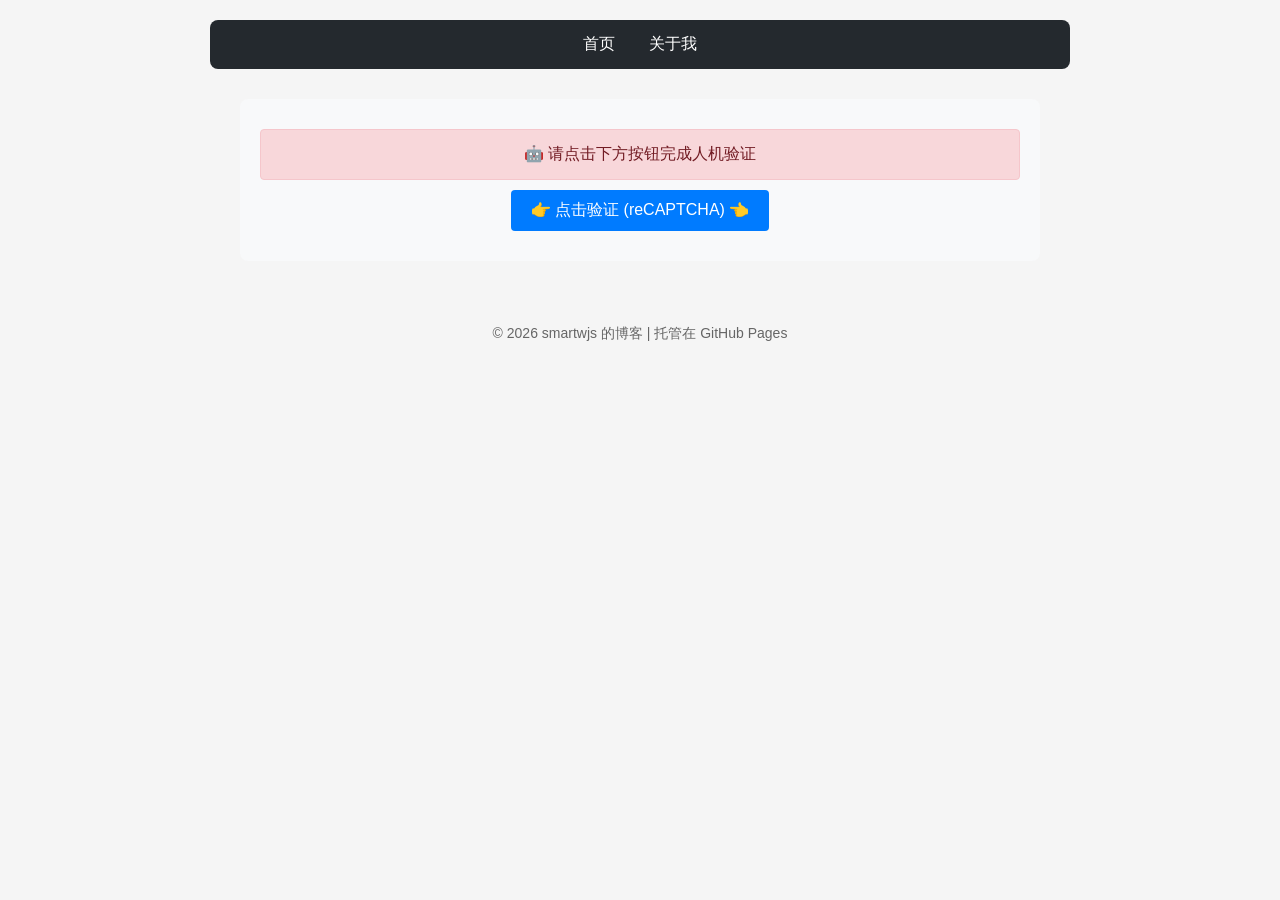
==== commit e9be646f: "update recapcha update recapcha" ====
--- a/index.html
+++ b/index.html
@@ -5,6 +5,94 @@
   <meta name="viewport" content="width=device-width, initial-scale=1.0">
   <title>smartwjs 的博客</title>
   <link rel="stylesheet" href="style.css">
+  <!-- reCAPTCHA v3 脚本 - 已配置您的密钥 -->
+  <script src="https://www.google.com/recaptcha/api.js?render=6LdzpeQsAAAAAMcIjpKquDIvChNJdxOdMl-vbbQK"></script>
+  <style>
+    .verify-section {
+      max-width: 800px;
+      margin: 20px auto;
+      padding: 20px;
+      background: #f8f9fa;
+      border-radius: 8px;
+      text-align: center;
+    }
+    .verify-status {
+      padding: 10px;
+      margin: 10px 0;
+      border-radius: 4px;
+    }
+    .verified {
+      background: #d4edda;
+      color: #155724;
+      border: 1px solid #c3e6cb;
+    }
+    .unverified {
+      background: #f8d7da;
+      color: #721c24;
+      border: 1px solid #f5c6cb;
+    }
+    .verify-btn {
+      background: #007bff;
+      color: white;
+      border: none;
+      padding: 10px 20px;
+      border-radius: 4px;
+      cursor: pointer;
+      font-size: 16px;
+    }
+    .verify-btn:disabled {
+      background: #6c757d;
+      cursor: not-allowed;
+    }
+    .hidden-content {
+      display: none;
+    }
+    .verified-content {
+      display: block;
+    }
+    .blog-list {
+      max-width: 800px;
+      margin: 0 auto;
+      padding: 20px;
+    }
+    .blog-item {
+      padding: 15px;
+      border-bottom: 1px solid #eee;
+    }
+    .blog-item a {
+      font-size: 18px;
+      color: #0366d6;
+      text-decoration: none;
+    }
+    .blog-item a:hover {
+      text-decoration: underline;
+    }
+    .meta {
+      font-size: 12px;
+      color: #666;
+      margin-top: 5px;
+    }
+    nav {
+      background: #24292e;
+      padding: 10px;
+      text-align: center;
+    }
+    nav a {
+      color: white;
+      margin: 0 15px;
+      text-decoration: none;
+    }
+    footer {
+      text-align: center;
+      padding: 20px;
+      color: #666;
+      margin-top: 40px;
+    }
+    h1 {
+      text-align: center;
+      color: #24292e;
+    }
+  </style>
 </head>
 <body>
   <nav>
@@ -12,17 +100,26 @@
     <a href="#about">关于我</a>
   </nav>
 
-  <div class="blog-list">
-    <h1>smartwjs 的博客</h1>
-    <!-- 自动生成的博客列表会插入到这里 -->
-    <div id="auto-blog-list"></div>
-    <!-- 加载提示 -->
-    <div id="loading" style="text-align: center; color: #777; padding: 20px;">
-      正在加载博客列表...
+  <!-- 验证区域 -->
+  <div class="verify-section" id="verifySection">
+    <div id="verifyStatus" class="verify-status unverified">
+      🤖 请点击下方按钮完成人机验证
     </div>
-    <!-- 加载失败提示 -->
-    <div id="error" style="text-align: center; color: #e74c3c; padding: 20px; display: none;">
-      博客列表加载失败，请稍后重试
+    <button class="verify-btn" id="verifyBtn">👉 点击验证 (reCAPTCHA) 👈</button>
+    <div id="tokenInfo" style="font-size: 12px; color: #666; margin-top: 10px;"></div>
+  </div>
+
+  <!-- 博客内容（验证后才显示） -->
+  <div id="protectedContent" class="hidden-content">
+    <div class="blog-list">
+      <h1>📝 smartwjs 的博客</h1>
+      <div id="auto-blog-list"></div>
+      <div id="loading" style="text-align: center; color: #777; padding: 20px;">
+        ⏳ 正在加载博客列表...
+      </div>
+      <div id="error" style="text-align: center; color: #e74c3c; padding: 20px; display: none;">
+        ❌ 博客列表加载失败，请刷新重试
+      </div>
     </div>
   </div>
 
@@ -31,51 +128,91 @@
   </footer>
 
   <script>
-    // 已适配你的 GitHub 信息，无需修改
+    // ============ 配置 ============
     const CONFIG = {
       username: "smartwjs", 
       repo: "smartwjs.github.io", 
       branch: "main", 
-      folder: "blogs" 
+      folder: "blogs",
+      siteKey: "6LdzpeQsAAAAAMcIjpKquDIvChNJdxOdMl-vbbQK"  // 您的Site Key已填好
     };
 
-    // 解析文件名：从 "2026-03-13-标题.md" 提取日期和标题
+    let isVerified = false;
+
+    // ============ 验证函数 ============
+    async function doVerification() {
+      const verifyBtn = document.getElementById('verifyBtn');
+      const verifyStatus = document.getElementById('verifyStatus');
+      const tokenInfo = document.getElementById('tokenInfo');
+      
+      try {
+        verifyBtn.disabled = true;
+        verifyBtn.textContent = '⏳ 验证中...';
+        
+        // 执行 reCAPTCHA
+        const token = await grecaptcha.execute(CONFIG.siteKey, {
+          action: 'view_blog'
+        });
+        
+        tokenInfo.innerHTML = `✅ 验证通过！令牌已生成`;
+        
+        // 保存验证状态（1小时内有效）
+        localStorage.setItem('blog_verified', 'true');
+        localStorage.setItem('blog_verified_time', Date.now().toString());
+        
+        // 更新UI
+        verifyStatus.className = 'verify-status verified';
+        verifyStatus.innerHTML = '✅ 验证成功！正在加载博客内容...';
+        verifyBtn.style.display = 'none';
+        
+        // 显示博客内容
+        document.getElementById('protectedContent').className = 'verified-content';
+        
+        // 加载博客列表
+        await loadBlogList();
+        
+      } catch (error) {
+        console.error('验证失败:', error);
+        verifyStatus.className = 'verify-status unverified';
+        verifyStatus.innerHTML = '❌ 验证失败，请重试';
+        tokenInfo.innerHTML = '验证失败，请点击重试';
+        verifyBtn.disabled = false;
+        verifyBtn.textContent = '重新验证 (reCAPTCHA)';
+      }
+    }
+
+    // ============ 解析文件名 ============
     function parseFileName(fileName) {
-      // 去掉 .md 后缀
       const nameWithoutExt = fileName.replace(/\.md$/, "");
-      // 匹配 YYYY-MM-DD-标题 格式
       const regex = /^(\d{4}-\d{2}-\d{2})-(.*)$/;
       const match = nameWithoutExt.match(regex);
       if (match) {
         return {
           date: match[1],
-          title: match[2].replace(/-/g, " ") // 把连字符换成空格，更美观
+          title: match[2].replace(/-/g, " ")
         };
       }
-      // 非标准命名的 fallback
       return {
         date: "未知日期",
         title: nameWithoutExt
       };
     }
 
-    // 自动加载 blogs 文件夹的所有 MD 文件并生成列表
+    // ============ 加载博客列表 ============
     async function loadBlogList() {
       const listContainer = document.getElementById("auto-blog-list");
       const loading = document.getElementById("loading");
       const error = document.getElementById("error");
 
       try {
-        // 调用 GitHub API 获取 blogs 文件夹的文件列表
         const apiUrl = `https://api.github.com/repos/${CONFIG.username}/${CONFIG.repo}/contents/${CONFIG.folder}?ref=${CONFIG.branch}`;
         const response = await fetch(apiUrl);
         
         if (!response.ok) {
-          throw new Error(`API 请求失败：${response.status}`);
+          throw new Error(`API请求失败：${response.status}`);
         }
 
         const files = await response.json();
-        // 过滤出 .md 文件，并按日期倒序排序（最新的在前）
         const mdFiles = files
           .filter(file => file.name.endsWith(".md"))
           .sort((a, b) => {
@@ -84,18 +221,16 @@
             return bDate.localeCompare(aDate);
           });
 
-        // 清空加载提示，生成博客列表
         loading.style.display = "none";
         if (mdFiles.length === 0) {
           listContainer.innerHTML = "<p style='color: #777;'>暂无博客文章，快来发布第一篇吧！</p>";
           return;
         }
 
-        // 遍历 MD 文件，生成列表项
         let listHtml = "";
         mdFiles.forEach(file => {
           const { date, title } = parseFileName(file.name);
-          const fileUrl = `view.html?file=${encodeURIComponent(file.name)}`; // 转义特殊字符
+          const fileUrl = `view.html?file=${encodeURIComponent(file.name)}`;
           listHtml += `
             <div class="blog-item">
               <a href="${fileUrl}">${title}</a>
@@ -106,15 +241,46 @@
         listContainer.innerHTML = listHtml;
 
       } catch (err) {
-        // 加载失败处理
         loading.style.display = "none";
         error.style.display = "block";
         console.error("加载博客列表失败：", err);
       }
     }
 
-    // 页面加载时执行
-    window.onload = loadBlogList;
+    // ============ 检查保存的验证状态 ============
+    function checkSavedVerification() {
+      const savedVerified = localStorage.getItem('blog_verified');
+      const savedTime = localStorage.getItem('blog_verified_time');
+      
+      if (savedVerified === 'true' && savedTime) {
+        const timeDiff = Date.now() - parseInt(savedTime);
+        const oneHour = 60 * 60 * 1000;
+        
+        if (timeDiff < oneHour) {
+          // 一小时内有效，自动通过验证
+          isVerified = true;
+          document.getElementById('verifySection').style.display = 'none';
+          document.getElementById('protectedContent').className = 'verified-content';
+          loadBlogList();
+          return true;
+        } else {
+          // 清除过期验证
+          localStorage.removeItem('blog_verified');
+          localStorage.removeItem('blog_verified_time');
+        }
+      }
+      return false;
+    }
+
+    // ============ 页面初始化 ============
+    window.onload = () => {
+      if (!checkSavedVerification()) {
+        const verifyBtn = document.getElementById('verifyBtn');
+        if (verifyBtn) {
+          verifyBtn.addEventListener('click', doVerification);
+        }
+      }
+    };
   </script>
 </body>
 </html>
